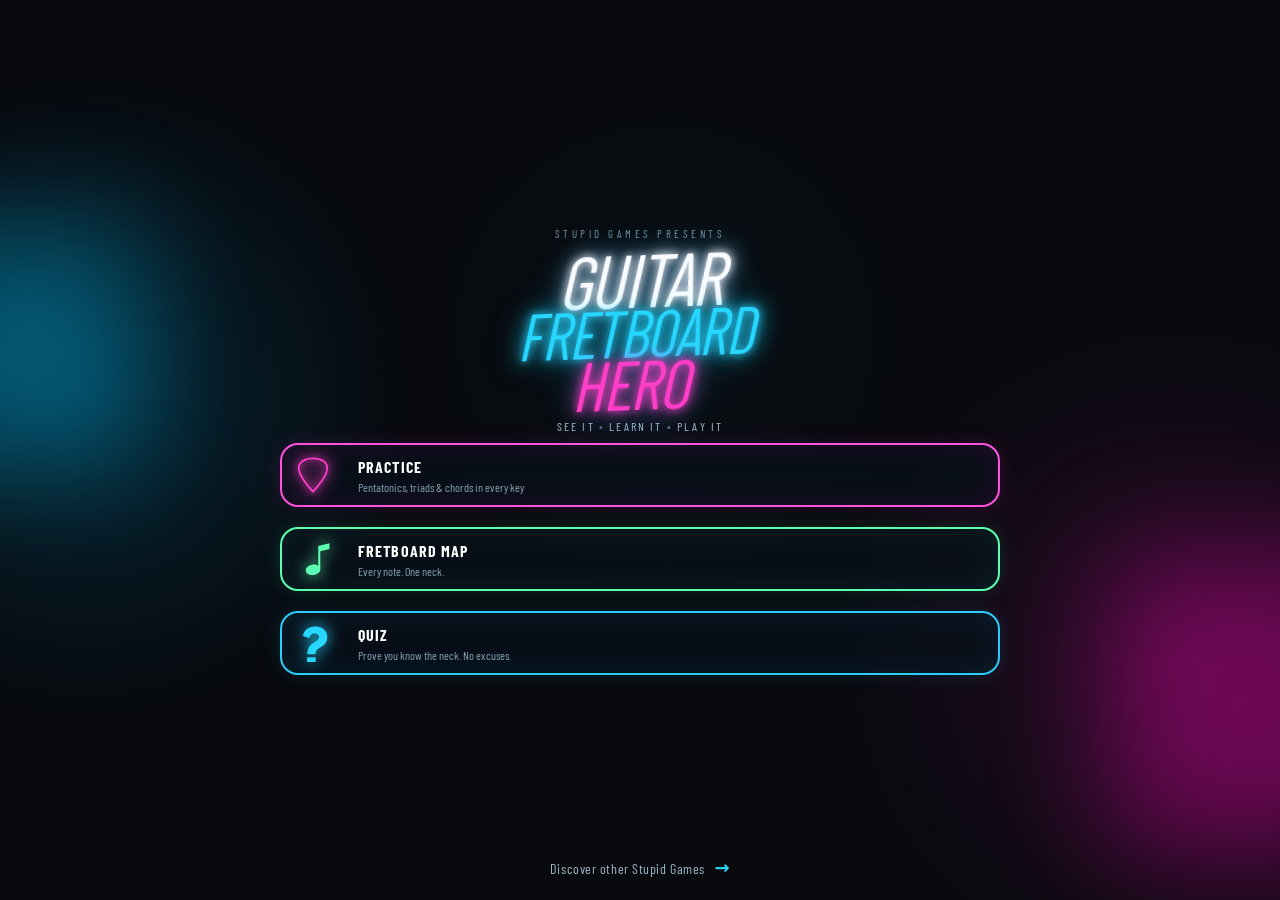
==== guitar-fretboard-hero/index.html @ 4b9aec3b "v10.4.5 responsive cleanup" ====
<!doctype html>
<html lang="en">
<head>
  <meta charset="utf-8">
  <meta name="viewport" content="width=device-width,initial-scale=1,viewport-fit=cover,user-scalable=no">
  <meta name="theme-color" content="#05070b">
  <meta name="application-name" content="Fretboard Hero">
  <meta name="mobile-web-app-capable" content="yes">
  <meta name="apple-mobile-web-app-capable" content="yes">
  <meta name="apple-mobile-web-app-title" content="Fretboard Hero">
  <meta name="apple-mobile-web-app-status-bar-style" content="black">
  <title>Fretboard Hero — Interactive Fretboard Trainer</title>
  <meta name="description" content="Interactive fretboard trainer for notes, patterns, harmony and fast fretboard quizzes. Free, mobile-first and no account required.">
  <meta name="robots" content="index,follow,max-image-preview:large,max-snippet:-1,max-video-preview:-1">
  <meta name="keywords" content="fretboard trainer, fretboard notes, music theory, fretboard quiz">
  <meta name="author" content="Jean-François Seignemorte">
  <meta name="creator" content="Jean-François Seignemorte">
  <link rel="canonical" href="./">
  <meta property="og:title" content="Fretboard Hero — Master the Neck">
  <meta property="og:description" content="See it. Learn it. Play it. Explore the fretboard, then prove it in the quiz.">
  <meta property="og:type" content="website">
  <meta property="og:site_name" content="Stupid Games">
  <meta property="og:locale" content="en_US">
  <meta property="og:url" content="./">
  <meta property="og:image" content="./og.jpg">
  <meta property="og:image:type" content="image/jpeg">
  <meta property="og:image:width" content="1200">
  <meta property="og:image:height" content="630">
  <meta property="og:image:alt" content="Fretboard Hero — neon fretboard trainer with Practice, Quiz and Fretboard Map">
  <meta name="twitter:card" content="summary_large_image">
  <meta name="twitter:title" content="Fretboard Hero — Master the Neck">
  <meta name="twitter:description" content="Interactive fretboard training, note map and quiz. Free. No account. Just play.">
  <meta name="twitter:image" content="./og.jpg">
  <link rel="icon" href="./favicon.ico" sizes="16x16 32x32 48x48">
  <link rel="shortcut icon" href="./favicon.ico">
  <link rel="icon" type="image/svg+xml" href="./favicon.svg">
  <link rel="icon" type="image/png" sizes="16x16" href="./favicon-16.png">
  <link rel="icon" type="image/png" sizes="32x32" href="./favicon-32.png">
  <link rel="icon" type="image/png" sizes="48x48" href="./favicon-48.png">
  <link rel="icon" type="image/png" sizes="192x192" href="./icon-192.png">
  <link rel="icon" type="image/png" sizes="512x512" href="./icon-512.png">
  <link rel="apple-touch-icon" sizes="180x180" href="./apple-touch-icon.png">
  <link rel="preconnect" href="https://fonts.googleapis.com">
  <link rel="preconnect" href="https://fonts.gstatic.com" crossorigin>
  <link href="https://fonts.googleapis.com/css2?family=Barlow+Condensed:wght@500;600;700;800;900&family=Permanent+Marker&display=swap" rel="stylesheet">
  <link rel="stylesheet" href="./styles.css?v=10.4.3">
  <script id="productStructuredData" type="application/ld+json">{"@context":"https://schema.org","@type":["VideoGame","WebApplication"],"name":"Fretboard Hero","description":"Interactive fretboard trainer."}</script>
</head>
<body>
  <div class="ambient ambient-a"></div><div class="ambient ambient-b"></div>
  <main id="app" class="app-shell">
    <section id="home" class="screen active home-screen" aria-label="Fretboard Hero home">
      <div class="home-topline">STUPID GAMES PRESENTS</div>
      <div class="hero-logo" aria-label="Fretboard Hero">
        <span class="hero-guitar">FRETBOARD</span>
        <span class="hero-fret">HERO</span>
      </div>
      <p class="tagline">SEE IT <span>•</span> LEARN IT <span>•</span> PLAY IT</p>
      <div class="home-actions">
        <button class="hero-btn primary" data-go="practice">
          <span class="hero-icon practice-pick" aria-hidden="true"><svg viewBox="0 0 64 64"><path class="icon-shell" d="M32 4C18.2 4 8 10.4 8 20.2c0 9.7 8.6 23 24 39.8 15.4-16.8 24-30.1 24-39.8C56 10.4 45.8 4 32 4Z"/></svg></span>
          <strong>PRACTICE</strong><small>Pentatonics, triads & chords in every key</small>
        </button>
        <button class="hero-btn map-btn" data-go="fretmap">
          <span class="hero-icon map-note" aria-hidden="true"><svg viewBox="0 0 64 64"><path class="note-beam" d="M40 8v34.5c-2.4-1.6-5.6-2.4-9-1.8-6.2 1-10.7 5.2-10 9.5.7 4.3 6.2 7 12.4 6 5.5-.9 9.6-4.4 9.7-8.2V20l14-3.4V8L40 12.1V8Z"/></svg></span>
          <strong>FRETBOARD MAP</strong><small>Every note. One neck.</small>
        </button>
        <button class="hero-btn secondary" data-go="quiz">
          <span class="hero-icon quiz-mark" aria-hidden="true"><svg viewBox="0 0 64 64"><path class="icon-q" d="M15 20C16.8 9.9 24.7 4 35.7 4 48 4 56 11.2 56 21.7c0 9.6-5.7 14-12.3 17.9-5.3 3.2-7.5 5.7-7.5 11.4H22.4c0-10.8 4.5-16 11.8-20.4 5.1-3.1 8.1-5.1 8.1-8.8 0-3.4-3.1-5.8-7.5-5.8-5.2 0-8.2 2.9-9 7.6L15 20Zm7 36h14.5v8H22v-8Z"/></svg></span>
          <strong>QUIZ</strong><small>Prove you know the neck. No excuses.</small>
        </button>
      </div>
      <a class="ecosystem-link" href="https://stupid-games.seignemorte.com/">Discover other Stupid Games <strong>→</strong></a>
    </section>

    <section id="practice" class="screen practice-screen" aria-label="Practice">
      <header class="topbar">
        <button class="icon-btn desktop-back" data-go="home" aria-label="Back home">←</button>
        <button id="practiceMenuBtn" class="icon-btn mobile-menu-btn" aria-label="Open practice menu" aria-expanded="false"><span></span><span></span><span></span></button>
        <div class="section-heading" aria-live="polite"><strong id="practiceTitle">A MINOR PENTATONIC</strong><span id="practiceFormula">A • C • D • E • G</span></div>
</header>
      <div id="practiceDrawer" class="responsive-drawer" aria-hidden="true">
        <div class="drawer-head"><strong>PRACTICE SETUP</strong><button id="practiceMenuClose" class="icon-btn" aria-label="Close menu">×</button></div>
      <section class="control-panel">
        <div class="control-group" data-control-group="root"><label>NOTE</label><div class="control-options" id="rootControls"></div><div class="control-select" data-select-for="rootControls"></div></div>
        <div class="control-group" data-control-group="quality"><label>KEY</label><div class="control-options" id="qualityControls"><button data-quality="major">MAJOR</button><button data-quality="minor" class="active">MINOR</button></div><div class="control-select" data-select-for="qualityControls"></div></div>
        <div class="control-group" data-control-group="mode"><label>MODE</label><div class="control-options" id="modeControls"><button data-mode="penta" class="active">PENTATONIC</button><button data-mode="triad">TRIADS</button><button data-mode="chord">CHORDS</button></div><div class="control-select" data-select-for="modeControls"></div></div>
      <div id="practicePositionControls" class="control-group" data-control-group="context"><label id="practicePositionLabel">POSITIONS</label><div id="practicePositionButtons" class="control-options"></div><div class="control-select" data-select-for="practicePositionButtons"></div></div>
      <div id="fretCountControls" class="control-group" data-control-group="fretboard"><label>FRETBOARD</label><div class="control-options"><button data-frets="12">12 FT</button><button data-frets="15">15 FT</button><button data-frets="17">17 FT</button><button data-frets="21">21 FT</button></div><div class="control-select" data-select-for="fretCountControls"></div></div>
      </section>
      </div>
      <div id="practiceDrawerBackdrop" class="drawer-backdrop"></div>

      <div class="practice-learning-area">
      <div class="fretboard-wrap fretboard-stage practice-board"><svg id="practiceFretboard" role="img" aria-label="Interactive fretboard"></svg></div>
      <div class="practice-legend-row">
        <div id="practiceHint" class="practice-hint">All 5 connected positions are visible. Select one to isolate it.</div>
        <div class="legend-inline practice-legend" aria-label="Filter notes by degree">
          <button class="legend-filter" type="button" data-degree-filter="root" aria-pressed="false"><span class="legend root">R</span><small>Root</small></button>
          <button class="legend-filter" type="button" data-degree-filter="third" aria-pressed="false"><span class="legend third">3</span><small>3rd</small></button>
          <button id="legendFourth" class="legend-pair legend-filter" type="button" data-degree-filter="fourth" aria-pressed="false"><span class="legend fourth">4</span><small>4th</small></button>
          <button class="legend-filter" type="button" data-degree-filter="fifth" aria-pressed="false"><span class="legend fifth">5</span><small>5th</small></button>
          <button id="legendSeventh" class="legend-pair legend-filter" type="button" data-degree-filter="seventh" aria-pressed="false"><span class="legend seventh">7</span><small>7th</small></button>
        </div>
      </div>
      </div>
    </section>


    <section id="fretmap" class="screen fretmap-screen" aria-label="Fretboard Map">
      <header class="topbar">
        <button class="icon-btn" data-go="home" aria-label="Back home">←</button>
        <button id="mapMenuBtn" class="icon-btn mobile-menu-btn" aria-label="Open map menu" aria-expanded="false"><span></span><span></span><span></span></button>
        <div class="section-heading"><strong>FRETBOARD MAP</strong><span>EVERY NOTE • ONE NECK</span></div>
</header>
      <div id="mapDrawer" class="responsive-drawer" aria-hidden="true">
        <div class="drawer-head"><strong>FRETBOARD MAP</strong><button id="mapMenuClose" class="icon-btn" aria-label="Close menu">×</button></div>
        <div class="control-panel">
          <div class="control-group" data-control-group="note" aria-label="Filter fretboard by note"><label>NOTE</label><div id="mapNoteControls" class="control-options"><button type="button" data-map-note="all" class="active">ALL</button></div><div class="control-select" data-select-for="mapNoteControls"></div></div>
          <div class="control-group" data-control-group="fretboard"><label>FRETBOARD</label><div id="mapFretControls" class="control-options"><button data-map-frets="12">12 FT</button><button data-map-frets="15">15 FT</button><button data-map-frets="17">17 FT</button><button data-map-frets="21">21 FT</button></div><div class="control-select" data-select-for="mapFretControls"></div></div>
        </div>
      </div>
      <div id="mapDrawerBackdrop" class="drawer-backdrop"></div>
      <div class="fretboard-wrap fretboard-stage map-board"><svg id="mapFretboard" role="img" aria-label="All notes on the fretboard"></svg></div>
      
    </section>

    <section id="quiz" class="screen quiz-screen" aria-label="Quiz">
      <header class="topbar">
        <button class="icon-btn" data-go="home" aria-label="Back home">←</button>
        <div class="section-heading"><strong>FRETBOARD QUIZ</strong><span>KNOW THE NECK • OWN THE NECK</span></div>
</header>
      <div class="quiz-hud" aria-label="Quiz status">
        <div class="hud-stat hud-score"><span>SCORE</span><strong id="scoreCount">0</strong><em id="scoreGain" aria-live="polite"></em></div>
        <div class="hud-stat hud-combo"><span>STREAK</span><strong id="comboWrap">×<b id="comboCount">1</b></strong></div>
        <div class="hud-stat hud-rank"><span>RANK</span><strong id="liveRank">—</strong><div class="rank-meter" aria-hidden="true"><i id="rankProgress"></i></div></div>
        <div class="hud-stat hud-time"><span>TIME LEFT</span><strong><b id="quizTime">60.0</b>s</strong></div>
      </div>
      <div class="quiz-head">
        <h2 id="quizChord">A MINOR</h2>
        <p id="quizPrompt">Find the <strong>NOTE</strong></p>
        <div id="quizFeedback" class="quiz-feedback">Touch any correct occurrence on the fretboard.</div>
      </div>
      <div class="fretboard-wrap fretboard-stage quiz-board"><svg id="quizFretboard" role="img" aria-label="Quiz fretboard"></svg></div>
    </section>
  </main>

  <div id="resultModal" class="modal-backdrop" aria-hidden="true">
    <div id="quizIntroView" class="result-modal quiz-intro-modal" hidden>
      <div class="result-kicker">FRETBOARD QUIZ</div>
      <h2>60 SECOND CHALLENGE</h2>
      <p class="quiz-intro-lead">Find the requested <strong>ROOT, 3RD or 5TH</strong> anywhere on the visible fretboard.</p>
      <div class="quiz-intro-rules" aria-label="Quiz rules">
        <div><b>✓</b><span>Correct answers build your multiplier up to <strong>×5</strong>.</span></div>
        <div><b>×</b><span>A wrong answer resets your multiplier to <strong>×1</strong>.</span></div>
        <div><b>⚡</b><span>Score as many points as possible in <strong>60 seconds</strong>.</span></div>
      </div>
      <button id="startQuizButton" class="modal-primary quiz-start-button">START QUIZ</button>
      <button id="introRankLadder" class="modal-secondary rank-ladder-open">VIEW RANK LADDER</button>
    </div>
    <div id="quizResultView" class="result-modal">
      <div class="result-kicker">60 SECOND RUN COMPLETE</div>
      <h2 id="resultRank">VIRTUOSO</h2>
      <div class="result-score"><strong id="resultScore">0</strong><span>points</span></div>
      <p id="resultCopy">Perfect run. You know your neck.</p>
      <button id="viewRankLadder" class="modal-secondary rank-ladder-open">VIEW RANK LADDER</button>
      <button id="shareScore" class="modal-primary modal-action"><svg viewBox="0 0 24 24" aria-hidden="true"><path d="M18 8a3 3 0 1 0-2.83-4A3 3 0 0 0 15 5c0 .22.02.43.07.63L8.91 9.1A3 3 0 0 0 7 8.42a3 3 0 1 0 1.91 5.48l6.16 3.47A3 3 0 0 0 15 18a3 3 0 1 0 .83-2.07L9.67 12.5c.04-.16.06-.33.06-.5s-.02-.34-.06-.5l6.16-3.43c.55.58 1.32.93 2.17.93Z"/></svg><span>SHARE MY SCORE</span></button>
      <button id="replayQuiz" class="modal-secondary modal-action"><svg viewBox="0 0 24 24" aria-hidden="true"><path d="M20 11a8 8 0 1 1-2.34-5.66L20 7.68V3h2v8h-8V9h4.54l-2.3-2.25A6 6 0 1 0 18 11h2Z"/></svg><span>PLAY AGAIN</span></button>
      <a class="coffee-action modal-action" href="https://ko-fi.com/jeffseignemorte" target="_blank" rel="noopener"><svg viewBox="0 0 24 24" aria-hidden="true"><path d="M4 5h13v3h1.5a3.5 3.5 0 0 1 0 7H17v1a4 4 0 0 1-4 4H8a4 4 0 0 1-4-4V5Zm13 5v3h1.5a1.5 1.5 0 0 0 0-3H17ZM6 7v9a2 2 0 0 0 2 2h5a2 2 0 0 0 2-2V7H6Z"/></svg><span>BUY ME A COFFEE</span></a>
      <a class="other-games-link" href="https://stupid-games.seignemorte.com/">OTHER STUPID GAMES <span aria-hidden="true">→</span></a>
    </div>
    <div id="rankLadderView" class="result-modal rank-ladder-modal" hidden>
      <div id="rankLadderKicker" class="result-kicker">YOUR PLACE ON THE NECK</div>
      <h2>RANK LADDER</h2>
      <div id="rankLadderSummary" class="rank-ladder-summary"></div>
      <div id="rankLadderList" class="rank-ladder-list" role="list" aria-label="All quiz ranks"></div>
      <button id="backToScore" class="modal-secondary rank-ladder-back">← BACK TO MY SCORE</button>
    </div>
  </div>

  <script src="./bootstrap.js?v=10.4.4" defer></script>
  <script>if('serviceWorker' in navigator){window.addEventListener('load',()=>navigator.serviceWorker.register('./sw.js').catch(()=>{}));}</script>

</body>
</html>
---- guitar-fretboard-hero/styles.css ----
/* Guitar Fretboard Hero — V6.8 (baseline V6.5)
   Unified production stylesheet.
   Responsive policy: mobile drawer, tablet selects/adaptive controls, desktop visible controls.
   The fretboard renderer remains the visual priority; the learning legend is intentionally independent.
*/

:root{
  --panel: #0b1119cc;
  --cyan: #27d7ff;
  --pink: #ff3ec9;
  --yellow: #ffd53c;
  --text: #edf8ff;
}

*{
  box-sizing: border-box;
}

html,body{
  margin: 0;
  background: #030509;
  color: var(--text);
  font-family: Inter,ui-sans-serif,system-ui,-apple-system,BlinkMacSystemFont,"Segoe UI",sans-serif;
  min-height: 100%;
  overflow-x: hidden;
}

body{
  min-height: 100dvh;
  background: radial-gradient(circle at 15% 10%,#111c35 0,transparent 34%),radial-gradient(circle at 85% 70%,#2b0a2d 0,transparent 28%),#030509;
}

.ambient{
  position: fixed;
  inset: auto;
  pointer-events: none;
  filter: blur(60px);
  opacity: .35;
}

.ambient-a{
  width: 240px;
  height: 240px;
  background: #00c8ff;
  left: -100px;
  top: 25%;
}

.ambient-b{
  width: 300px;
  height: 300px;
  background: #ff00ba;
  right: -130px;
  bottom: 5%;
}

.app-shell{
  min-height: 100dvh;
  position: relative;
  z-index: 1;
}

.screen{
  display: none;
  min-height: 100dvh;
}

.screen.active{
  display: flex;
}

.home-screen{
  padding: max(30px,env(safe-area-inset-top)) 20px max(24px,env(safe-area-inset-bottom));
  align-items: center;
  justify-content: center;
  flex-direction: column;
  text-align: center;
}

.home-topline{
  font-size: 11px;
  letter-spacing: .32em;
  color: #7294aa;
  margin-bottom: 22px;
}

.hero-logo{
  display: flex;
  flex-direction: column;
  line-height: .78;
  transform: skew(-7deg) rotate(-2deg);
  filter: drop-shadow(0 0 18px #15c7ff55);
}

.hero-logo span{
  display: block;
  font-weight: 1000;
  font-style: italic;
  letter-spacing: -.07em;
  text-shadow: 0 0 12px currentColor;
}

.hero-guitar{
  font-size: clamp(54px,13vw,110px);
  color: #f8fbff;
}

.hero-fret{
  font-size: clamp(46px,11vw,94px);
  color: var(--cyan);
}

.hero-hero{
  font-size: clamp(50px,12vw,100px);
  color: var(--pink);
}

.tagline{
  margin: 26px 0 22px;
  letter-spacing: .18em;
  color: #a8c0d3;
  font-size: 12px;
}

.tagline span{
  color: #51758f;
}































.home-actions{
  display: grid;
  grid-template-columns: 1fr 1fr;
  gap: 14px;
  width: min(720px,100%);
}

.hero-btn{
  min-height: 88px;
  border-radius: 18px;
  border: 1px solid #2a4055;
  background: #09111bcc;
  color: #fff;
  padding: 16px;
  display: grid;
  grid-template-columns: 44px 1fr;
  grid-template-rows: auto auto;
  text-align: left;
  align-items: center;
  cursor: pointer;
  box-shadow: inset 0 0 28px #0e213122;
  transition: .2s;
}

.hero-btn:hover{
  transform: translateY(-2px);
}

.hero-btn span{
  grid-row: 1/3;
  font-size: 28px;
}

.hero-btn strong{
  font-size: 18px;
  letter-spacing: .05em;
}

.hero-btn small{
  color: #85a2b6;
}

.hero-btn.primary{
  border-color: #ff52df;
  box-shadow: 0 0 20px #ff36cf22,inset 0 0 30px #ff00c018;
}

.hero-btn.primary span{
  color: var(--pink);
}

.hero-btn.secondary{
  border-color: #2cccf8;
  box-shadow: 0 0 20px #2cccf822,inset 0 0 30px #00bdf018;
}

.hero-btn.secondary span{
  color: var(--cyan);
}

.ecosystem-link{
  margin-top: 28px;
  color: #6f8ca0;
  text-decoration: none;
  font-size: 12px;
}

.topbar{
  display: flex;
  align-items: center;
  justify-content: space-between;
  padding: max(14px,env(safe-area-inset-top)) 16px 10px;
  gap: 10px;
}

.icon-btn{
  border: 1px solid #25384a;
  background: #09111b;
  color: #cce9f9;
  border-radius: 12px;
  height: 42px;
  padding: 0 14px;
  font-weight: 800;
}

.icon-btn{
  width: 42px;
}





.practice-screen,.quiz-screen{
  flex-direction: column;
}

.control-panel{
  padding: 4px 16px 10px;
  display: grid;
  grid-template-columns: 1.4fr 2fr 1fr;
  gap: 10px;
}

.control-group{
  background: var(--panel);
  border: 1px solid #1f3142;
  border-radius: 16px;
  padding: 11px;
}

.control-group label{
  font-size: 10px;
  color: #7f9aad;
  letter-spacing: .12em;
  display: block;
  margin-bottom: 8px;
}

.control-options{
  display: flex;
  gap: 7px;
  flex-wrap: wrap;
}

.control-options button{
  background: #09121d;
  border: 1px solid #2a4054;
  color: #d4e7f2;
  border-radius: 10px;
  padding: 9px 12px;
  font-weight: 800;
  min-width: 48px;
  cursor: pointer;
}

.control-options button.active{
  border-color: #ff57d7;
  color: #fff;
  background: #2b0b2c;
  box-shadow: 0 0 14px #ff38c844;
}







.legend-inline{
  display: flex;
  gap: 6px;
  align-items: center;
  flex-wrap: wrap;
  justify-content: flex-end;
}

.legend-inline small{
  color: #8ba0b3;
  margin-right: 7px;
}

.legend{
  width: 24px;
  height: 24px;
  border-radius: 50%;
  display: inline-flex;
  align-items: center;
  justify-content: center;
  font-weight: 900;
}

.legend.root{
  background: var(--cyan);
  color: #032530;
  box-shadow: 0 0 14px #27d7ff;
}

.legend.third{
  background: var(--pink);
  color: #38042c;
  box-shadow: 0 0 14px #ff3ec9;
}

.legend.fifth{
  background: var(--yellow);
  color: #362800;
  box-shadow: 0 0 14px #ffd53c;
}

.legend.other{
  background: #91a3b1;
  color: #14212a;
}

















.fretboard-wrap{
  margin: 0 16px;
  border: 1px solid #263b4f;
  border-radius: 18px;
  background: linear-gradient(180deg,#130d0b,#07090c);
  overflow: hidden;
  position: relative;
  box-shadow: inset 0 0 30px #000,0 0 24px #00c8ff0c;
}

.practice-board{
  flex: 1;
  min-height: 330px;
}

.quiz-board{
  flex: 1;
  min-height: 430px;
}

.fretboard-wrap svg{
  width: 100%;
  height: 100%;
  display: block;
  touch-action: none;
  user-select: none;
}

.practice-hint{
  padding: 9px 16px max(14px,env(safe-area-inset-bottom));
  text-align: center;
  color: #718b9e;
  font-size: 12px;
}

.quiz-head{
  text-align: center;
  padding: 4px 16px 12px;
}



.quiz-head h2{
  font-size: clamp(30px,8vw,56px);
  margin: 8px 0 2px;
  font-style: italic;
  text-shadow: 0 0 18px #ff3ec955;
}

.quiz-head p{
  margin: 0;
  color: #bcd4e2;
}

.quiz-head p strong{
  color: var(--cyan);
}

.quiz-feedback{
  margin-top: 8px;
  color: #7894a7;
  font-size: 12px;
  min-height: 18px;
}





.modal-backdrop{
  position: fixed;
  inset: 0;
  background: #020407df;
  display: none;
  align-items: center;
  justify-content: center;
  padding: 20px;
  z-index: 20;
}

.modal-backdrop.show{
  display: flex;
}

.result-modal{
  width: min(430px,100%);
  background: #090f17;
  border: 1px solid #31495e;
  border-radius: 24px;
  padding: 26px;
  text-align: center;
  box-shadow: 0 0 60px #ff35cb22,0 0 80px #00c8ff18;
}

.result-kicker{
  font-size: 10px;
  letter-spacing: .2em;
  color: #7493a7;
}

.result-modal h2{
  font-size: 42px;
  color: var(--pink);
  margin: 10px 0;
  text-shadow: 0 0 22px currentColor;
}

.result-score strong{
  font-size: 64px;
  color: var(--cyan);
}

.result-score span{
  display: block;
  color: #7f9aad;
}

.result-modal p{
  color: #a5bbca;
}

.result-modal button{
  width: 100%;
  padding: 14px;
  border-radius: 12px;
  font-weight: 900;
  margin-top: 8px;
  cursor: pointer;
}

.modal-primary{
  background: linear-gradient(90deg,#ff32c7,#7f43ff);
  border: 0;
  color: #fff;
}

.modal-secondary{
  background: #0a1520;
  border: 1px solid #2d455a;
  color: #fff;
}

.result-modal a{
  display: block;
  color: #7f9aad;
  text-decoration: none;
  font-size: 12px;
  margin-top: 12px;
}

@media (max-width:800px) {
  .home-actions{
    grid-template-columns: 1fr;
  }



  .control-panel{
    grid-template-columns: 1fr;
  }

  .control-group{
    padding: 8px;
  }



  .legend-inline{
    justify-content: flex-start;
  }

  .practice-board{
    min-height: 56dvh;
  }

  .quiz-board{
    min-height: 55dvh;
  }

  .hero-logo{
    margin-top: 6vh;
  }





  .control-options{
    flex-wrap: nowrap;
    overflow-x: auto;
    padding-bottom: 2px;
  }

  .control-options button{
    flex: 0 0 auto;
  }
}

@media (min-width:801px) {
  .practice-screen .fretboard-wrap,.quiz-screen .fretboard-wrap{
    max-height: 60vh;
  }

  .quiz-screen .fretboard-wrap{
    min-height: 420px;
  }
}

body{
  font-family: "Barlow Condensed",Inter,ui-sans-serif,system-ui,-apple-system,BlinkMacSystemFont,"Segoe UI",sans-serif;
}

button{
  font-family: inherit;
}

.hero-logo span,.quiz-head h2,.result-modal h2{
  font-family: "Metal Mania","Barlow Condensed",sans-serif;
  font-weight: 400;
  letter-spacing: .035em;
}

.hero-logo span{
  letter-spacing: -.025em;
}

.hero-guitar{
  font-size: clamp(58px,13vw,116px);
}

.hero-fret{
  font-size: clamp(48px,11vw,98px);
}

.hero-hero{
  font-size: clamp(54px,12vw,106px);
}

.hero-btn,.icon-btn,.control-group,.control-options button,.fretboard-wrap,.result-modal,.modal-secondary{
  border-width: 2px;
}

.hero-btn{
  border-style: solid;
  min-height: 94px;
}

.control-options button{
  border-width: 2px;
}



.icon-btn{
  border-width: 2px;
  display: inline-flex;
  align-items: center;
  justify-content: center;
  line-height: 1;
  padding: 0;
  flex: 0 0 auto;
}

.icon-btn{
  width: 44px;
  height: 44px;
  font-size: 22px;
}





.home-screen{
  position: relative;
  padding-bottom: max(76px,calc(env(safe-area-inset-bottom) + 64px));
}

.hero-icon{
  width: 48px;
  height: 48px;
  display: inline-flex !important;
  align-items: center;
  justify-content: center;
  grid-row: 1/3 !important;
}

.hero-icon svg{
  width: 38px;
  height: 38px;
  fill: currentColor;
  filter: drop-shadow(0 0 8px currentColor);
}

.hero-btn strong{
  font-size: 20px;
  letter-spacing: .07em;
}

.hero-btn small{
  font-size: 14px;
  line-height: 1.1;
}

.ecosystem-link{
  position: absolute;
  left: 50%;
  bottom: max(20px,env(safe-area-inset-bottom));
  transform: translateX(-50%);
  margin: 0;
  color: #b7cfdf;
  text-decoration: none;
  font-size: 15px;
  letter-spacing: .04em;
  padding: 10px 16px;
  border: 2px solid #29445b;
  border-radius: 999px;
  background: #071019cc;
  box-shadow: 0 0 18px #27d7ff16;
  white-space: nowrap;
  transition: .2s;
}

.ecosystem-link:hover{
  color: #fff;
  border-color: var(--cyan);
  box-shadow: 0 0 20px #27d7ff44;
}

.ecosystem-link strong{
  color: var(--cyan);
  font-size: 18px;
  margin-left: 5px;
}



.drawer-head,.mobile-menu-btn,.drawer-backdrop{
  display: none;
}

.responsive-drawer{
  display: contents;
}

.legend.seventh{
  background: #62ef75;
  color: #06280c;
  box-shadow: 0 0 14px #62ef75;
}



@media (max-width:800px) {
  .practice-screen{
    height: 100dvh;
    min-height: 100dvh;
    overflow: hidden;
  }

  .practice-screen .topbar{
    flex: 0 0 auto;
    padding-bottom: 7px;
  }

  .desktop-back{
    display: none;
  }

  .mobile-menu-btn{
    display: inline-flex;
    flex-direction: column;
    gap: 4px;
    padding: 0 !important;
  }

  .mobile-menu-btn span{
    display: block;
    width: 20px;
    height: 2px;
    border-radius: 4px;
    background: #d9eef9;
    box-shadow: 0 0 7px #27d7ff55;
  }

  .responsive-drawer{
    display: block;
    position: fixed;
    left: 0;
    top: 0;
    bottom: 0;
    width: min(88vw,380px);
    z-index: 40;
    background: linear-gradient(180deg,#09111d 0%,#04070b 100%);
    border-right: 2px solid #2d4b63;
    box-shadow: 22px 0 55px #000c;
    transform: translateX(-104%);
    transition: transform .22s ease;
    padding: max(12px,env(safe-area-inset-top)) 12px max(16px,env(safe-area-inset-bottom));
    overflow-y: auto;
  }

  .responsive-drawer.open{
    transform: translateX(0);
  }

  .drawer-head{
    display: flex;
    align-items: center;
    justify-content: space-between;
    margin-bottom: 12px;
    padding: 0 2px;
  }

  .drawer-head strong{
    font-family: "Permanent Marker","Barlow Condensed",sans-serif;
    font-size: 22px;
    font-weight: 400;
    letter-spacing: .04em;
    color: #fff;
    text-shadow: 0 0 10px #ff3ec977;
  }

  .drawer-backdrop{
    display: block;
    position: fixed;
    inset: 0;
    z-index: 35;
    background: #020407b8;
    opacity: 0;
    pointer-events: none;
    transition: opacity .22s;
  }

  .drawer-backdrop.show{
    opacity: 1;
    pointer-events: auto;
  }

  .control-panel{
    display: block;
    padding: 0;
  }

  .control-group{
    margin-bottom: 10px;
    padding: 11px;
    border-width: 2px;
  }





  .control-options{
    display: grid;
    grid-template-columns: repeat(4,1fr);
    overflow: visible;
    gap: 7px;
  }

  .control-options button{
    min-width: 0;
    padding: 9px 5px;
  }

  .control-options{
    display: grid;
    grid-template-columns: repeat(3,1fr);
  }

  #qualityControls{
    grid-template-columns: 1fr 1fr;
  }







  .legend-inline{
    width: 100%;
    flex-wrap: nowrap;
    overflow-x: auto;
    justify-content: flex-start;
    padding: 2px 0;
    gap: 5px;
    scrollbar-width: none;
  }

  .legend-inline::-webkit-scrollbar{
    display: none;
  }

  .legend-inline small{
    margin-right: 4px;
    white-space: nowrap;
    font-size: 10px;
  }

  .legend{
    width: 21px;
    height: 21px;
    flex: 0 0 21px;
    font-size: 10px;
  }





  .practice-board{
    flex: 1 1 auto;
    min-height: 0;
    margin: 0 10px 6px;
  }

  .practice-hint{
    display: none;
  }





  .home-screen{
    justify-content: flex-start;
    padding-top: max(28px,env(safe-area-inset-top));
    overflow-y: auto;
  }

  .hero-logo{
    margin-top: 2vh;
  }

  .ecosystem-link{
    font-size: 14px;
  }
}

.hero-logo span,.quiz-head h2,.result-modal h2{
  font-family: "Permanent Marker","Barlow Condensed",sans-serif;
  font-weight: 400;
}

.hero-logo{
  transform: skew(-8deg) rotate(-2deg);
  filter: drop-shadow(0 0 16px #15c7ff55);
}

.hero-logo span{
  text-shadow: 0 0 8px currentColor,0 0 20px currentColor;
}

.hero-guitar{
  color: #f8fbff !important;
  text-shadow: 0 0 8px #fff,0 0 18px #c9d7ff !important;
}

.hero-fret{
  color: var(--cyan) !important;
}

.hero-hero{
  color: var(--pink) !important;
}

.home-screen{
  justify-content: center;
}



.hero-btn:hover{
  transform: none;
}

.hero-btn{
  transition: border-color .18s,box-shadow .18s,background .18s;
}

.hero-btn:active{
  transform: none;
}

.practice-pick svg>path{
  fill: currentColor;
}



@media (hover:hover) {
  .hero-btn.primary:hover{
    border-color: #ff8be7;
    box-shadow: 0 0 28px #ff36cf3a,inset 0 0 34px #ff00c020;
  }

  .hero-btn.secondary:hover{
    border-color: #6fe0ff;
    box-shadow: 0 0 28px #2cccf83a,inset 0 0 34px #00bdf020;
  }
}

@media (max-width:800px) {
  .home-screen{
    justify-content: center;
    overflow-y: auto;
  }

  .hero-logo{
    margin-top: 0;
  }
}

.hero-icon svg{
  overflow: visible;
}

.hero-icon .icon-shell{
  fill: none;
  stroke: currentColor;
  stroke-width: 3;
  stroke-linejoin: round;
  filter: drop-shadow(0 0 6px currentColor);
}





.hero-icon circle{
  fill: currentColor;
}

.hero-icon .icon-q{
  fill: currentColor;
}















.control-panel{
  grid-template-columns: 2fr .9fr 1.35fr;
}

.control-group{
  display: flex;
  align-items: end;
  gap: 7px;
  padding: 0 16px 8px;
  flex-wrap: wrap;
}

.control-group label{
  font-size: 10px;
  color: #7f9aad;
  letter-spacing: .12em;
  display: block;
  margin: 0 5px 10px 0;
}

.control-group button{
  background: #09121d;
  border: 2px solid #2a4054;
  color: #d4e7f2;
  border-radius: 10px;
  padding: 9px 12px;
  font-weight: 800;
  min-width: 58px;
  cursor: pointer;
}

.control-group button.active{
  border-color: #27d7ff;
  color: #fff;
  background: #082433;
  box-shadow: 0 0 14px #27d7ff44;
}

.practice-legend{
  padding: 9px 18px 2px;
  justify-content: flex-end;
  flex: 0 0 auto;
}

.practice-legend small{
  white-space: nowrap;
}

@media (max-width:800px) {










  .control-group{
    position: static;
    background: none;
    padding: 10px 0 0;
    display: flex;
    gap: 7px;
  }

  .control-group label{
    width: 100%;
    margin: 0 0 2px;
  }

  .control-group button{
    flex: 1;
    min-width: 0;
    padding: 9px 5px;
  }

  .practice-legend{
    width: auto;
    max-width: 100%;
    margin: 0 10px;
    padding: 5px 4px 1px;
    justify-content: flex-end;
    overflow-x: auto;
    flex-wrap: nowrap;
    scrollbar-width: none;
  }

  .practice-legend::-webkit-scrollbar{
    display: none;
  }
}

.home-actions{
  grid-template-columns: repeat(3,1fr);
  width: min(1040px,100%);
}

.hero-btn.map-btn{
  border-color: #5cffb2;
  box-shadow: 0 0 20px #31f6a622,inset 0 0 30px #18e79816;
}

.hero-btn.map-btn .hero-icon{
  color: #5cffb2;
}

.map-note svg{
  width: 42px;
  height: 42px;
  overflow: visible;
  filter: drop-shadow(0 0 8px currentColor);
}

.map-note .note-beam{
  fill: currentColor;
}



.fretmap-screen{
  flex-direction: column;
  height: 100dvh;
  overflow: hidden;
}











.control-group{
  display: flex;
  align-items: center;
  justify-content: flex-end;
  gap: 7px;
  padding: 2px 16px 9px;
}

.control-group label{
  font-size: 10px;
  color: #7f9aad;
  letter-spacing: .12em;
  margin-right: 5px;
}

.control-group button{
  background: #09121d;
  border: 2px solid #2a4054;
  color: #d4e7f2;
  border-radius: 10px;
  padding: 9px 12px;
  font-weight: 800;
  min-width: 58px;
  cursor: pointer;
}

.control-group button.active{
  border-color: #5cffb2;
  color: #fff;
  background: #09271d;
  box-shadow: 0 0 14px #36efa044;
}

.map-board{
  flex: 1;
  min-height: 0;
  margin-bottom: 0;
}



@media (max-width:800px) {
  .home-actions{
    grid-template-columns: 1fr;
  }

  .fretmap-screen .topbar{
    padding-bottom: 5px;
  }







  .control-group{
    justify-content: center;
    padding: 4px 10px 8px;
  }

  .control-group label{
    display: none;
  }

  .control-group button{
    flex: 1;
    max-width: 75px;
    padding: 8px 5px;
    min-width: 0;
  }

  .map-board{
    margin: 0 10px;
  }


}

.hero-btn{
  column-gap: 18px;
}

.hero-btn .hero-icon{
  margin-right: 2px;
}

.fretmap-screen .topbar{
  justify-content: flex-start;
}



.home-actions{
  grid-template-columns: 1fr !important;
  width: min(720px,100%);
  gap: 14px;
}

.ecosystem-link{
  border: 0 !important;
  background: transparent !important;
  box-shadow: none !important;
  border-radius: 0 !important;
  padding: 6px 2px !important;
  color: #9db7c8 !important;
  text-decoration: none;
  font-size: 14px;
  letter-spacing: .04em;
}

.ecosystem-link:hover{
  color: #fff !important;
  border: 0 !important;
  box-shadow: none !important;
}

.ecosystem-link strong{
  color: var(--cyan);
  font-size: 18px;
  margin-left: 6px;
}

.legend-pair{
  display: inline-flex;
  align-items: center;
  gap: 6px;
}

.legend-pair small{
  margin-right: 7px;
}

.legend-pair.legend-muted{
  opacity: .24;
  filter: saturate(.35);
}

.practice-legend .legend-filter{
  appearance: none;
  border: 0;
  background: transparent;
  color: inherit;
  padding: 3px 7px 3px 3px;
  border-radius: 999px;
  display: inline-flex;
  align-items: center;
  gap: 6px;
  cursor: pointer;
  font: inherit;
  transition: background .16s ease,box-shadow .16s ease,opacity .16s ease,transform .16s ease;
}

.practice-legend .legend-filter:hover{
  background: #ffffff0b;
}

.practice-legend .legend-filter.active{
  background: #101d2a;
  box-shadow: inset 0 0 0 2px #ffffff25,0 0 18px #26d8ff18;
}

.practice-legend .legend-filter.active .legend{
  transform: scale(1.08);
}

.practice-legend .legend-filter.legend-muted{
  pointer-events: none;
}

.control-panel{
  display: flex;
  flex-direction: column;
  gap: 2px;
}

.control-group{
  display: flex;
  align-items: center;
  justify-content: flex-end;
  gap: 8px;
  padding: 0 16px 9px;
}

.control-group>label{
  font-size: 10px;
  color: #7f9aad;
  letter-spacing: .12em;
  flex: 0 0 auto;
}

.control-options{
  display: flex;
  gap: 6px;
  flex-wrap: wrap;
  justify-content: flex-end;
}

.control-options button{
  background: #09121d;
  border: 2px solid #2a4054;
  color: #d4e7f2;
  border-radius: 999px;
  padding: 7px 10px;
  font-weight: 900;
  min-width: 42px;
  cursor: pointer;
  transition: .16s;
}

.control-options button.active{
  border-color: #5cffb2;
  color: #07130f;
  background: #5cffb2;
  box-shadow: 0 0 16px #36efa066;
}

.control-options button:not(.active):hover{
  border-color: #4d718e;
}

@media (max-width:800px) {
  .control-group{
    display: block;
    padding: 0 10px 8px;
  }

  .control-group>label{
    display: block;
    margin: 0 0 6px 2px;
  }

  .control-options{
    flex-wrap: nowrap;
    overflow-x: auto;
    justify-content: flex-start;
    padding-bottom: 2px;
    scrollbar-width: none;
  }

  .control-options::-webkit-scrollbar{
    display: none;
  }

  .control-options button{
    flex: 0 0 auto;
    min-width: 44px;
    padding: 8px 10px;
  }

  .practice-legend .legend-filter{
    flex: 0 0 auto;
  }
}

.sr-only{
  position: absolute !important;
  width: 1px !important;
  height: 1px !important;
  padding: 0 !important;
  margin: -1px !important;
  overflow: hidden !important;
  clip: rect(0,0,0,0) !important;
  white-space: nowrap !important;
  border: 0 !important;
}

.practice-screen .topbar,.quiz-screen .topbar,.fretmap-screen .topbar{
  display: flex;
  align-items: center;
  gap: 10px;
}










.topbar > .icon-btn:not(.mobile-menu-btn){
  border: 2px solid #2a4054;
  border-radius: 12px;
  background: #09121d;
  cursor: pointer;
  transform: none !important;
}

.topbar > .icon-btn:not(.mobile-menu-btn):hover{
  border-color: #5a7b96;
  background: #0c1825;
  box-shadow: 0 0 16px #27d7ff20;
  transform: none !important;
}

button:hover,button:active,a:hover,a:active{
  transform: none !important;
}

.mobile-menu-btn{
  display: none;
  align-items: center;
  justify-content: center;
  flex-direction: column;
  gap: 4px;
}

.mobile-menu-btn span{
  width: 18px;
  height: 2px;
  display: block;
  margin: 0 !important;
  border-radius: 99px;
  background: currentColor;
}

@media (max-width:760px) {
  .mobile-menu-btn{
    display: inline-flex;
  }
}

.legend.fourth{
  background: #ff8b3d;
  color: #351304;
  box-shadow: 0 0 14px #ff8b3d;
}

.legend-filter.filter-dimmed{
  opacity: .28 !important;
  filter: saturate(.45) brightness(.72) !important;
  box-shadow: none !important;
}

.practice-legend-row{
  display: flex;
  align-items: center;
  justify-content: flex-end;
  gap: 12px;
  padding: 7px 18px max(10px,env(safe-area-inset-bottom));
}

.practice-legend-row .practice-hint{
  padding: 0;
  margin: 0;
  flex: 0 1 auto;
  text-align: right;
  white-space: nowrap;
}

.practice-legend-row .practice-legend{
  padding: 0;
  margin: 0;
  flex: 0 0 auto;
}

.control-group{
  background: transparent !important;
  border: 0 !important;
  border-radius: 0 !important;
  box-shadow: none !important;
}

.control-panel,.control-group{
  background: transparent !important;
  border: 0 !important;
  box-shadow: none !important;
}

@media (min-width:768px) and (orientation:landscape) {
  html,body{
    height: 100%;
    overflow: hidden;
  }

  .home-screen{
    height: 100dvh !important;
    min-height: 100dvh !important;
    max-height: 100dvh !important;
    overflow: hidden !important;
    justify-content: center !important;
    padding-top: max(12px,env(safe-area-inset-top)) !important;
    padding-bottom: max(10px,env(safe-area-inset-bottom)) !important;
  }

  .home-topline{
    margin-bottom: 8px !important;
  }

  .hero-logo span{
    line-height: .76;
  }

  .hero-guitar{
    font-size: clamp(44px,8.5vh,78px) !important;
  }

  .hero-fret{
    font-size: clamp(38px,7.3vh,68px) !important;
  }

  .hero-hero{
    font-size: clamp(40px,7.8vh,72px) !important;
  }

  .tagline{
    margin: 10px 0 !important;
  }

  .home-actions{
    gap: 8px !important;
  }

  .hero-btn{
    min-height: 64px !important;
    padding: 9px 14px !important;
  }

  .hero-btn .hero-icon{
    width: 34px;
    height: 34px;
  }

  .hero-btn strong{
    font-size: 16px;
  }

  .hero-btn small{
    font-size: 12px;
  }

  .ecosystem-link{
    margin-top: 8px !important;
    padding: 2px !important;
  }
}

@media (min-width:768px) and (orientation:landscape) {
  .responsive-drawer{
    display: block !important;
  }

  .practice-screen .control-panel{
    display: flex !important;
    align-items: flex-end !important;
    gap: 8px !important;
    padding: 2px 12px 4px !important;
  }

  .practice-screen .control-group{
    padding: 2px 0 !important;
    margin: 0 !important;
    min-width: 0 !important;
  }

  .practice-screen .control-group{
    flex: 1 1 470px;
  }

  .practice-screen .control-group{
    flex: 0 0 auto;
  }

  .practice-screen .control-group{
    flex: 0 0 auto;
  }

  .practice-screen .control-group label{
    margin-bottom: 4px !important;
    font-size: 9px !important;
  }

  .practice-screen .control-options{
    gap: 4px !important;
    flex-wrap: nowrap !important;
  }

  .practice-screen .control-options button,.practice-screen .control-group button{
    min-height: 28px !important;
    height: 28px !important;
    min-width: 0 !important;
    padding: 0 8px !important;
    font-size: 10px !important;
    line-height: 26px !important;
  }

  .practice-screen .control-group{
    display: flex !important;
    align-items: center !important;
    gap: 4px !important;
    padding: 2px 12px 4px !important;
    flex-wrap: nowrap !important;
  }

  .practice-screen .practice-board{
    min-height: 0 !important;
  }
}

/* V6.9: Fretboard Map uses the canonical control component rules (same as Practice). */


@media (min-width:801px) and (max-width:1100px) and (orientation:portrait) {
  .practice-screen{
    height: 100dvh;
    min-height: 100dvh;
    overflow: hidden;
  }

  .practice-screen .topbar{
    flex: 0 0 auto;
    padding-bottom: 7px;
  }

  .desktop-back{
    display: none !important;
  }

  .mobile-menu-btn{
    display: inline-flex !important;
    flex-direction: column;
    gap: 4px;
    padding: 0 !important;
  }

  .responsive-drawer{
    display: block !important;
    position: fixed;
    left: 0;
    top: 0;
    bottom: 0;
    width: min(88vw,410px);
    z-index: 40;
    background: linear-gradient(180deg,#09111d 0%,#04070b 100%);
    border-right: 2px solid #2d4b63;
    box-shadow: 22px 0 55px #000c;
    transform: translateX(-104%);
    transition: transform .22s ease;
    padding: max(12px,env(safe-area-inset-top)) 12px max(16px,env(safe-area-inset-bottom));
    overflow-y: auto;
  }

  .responsive-drawer.open{
    transform: translateX(0);
  }

  .drawer-head{
    display: flex !important;
    align-items: center;
    justify-content: space-between;
    margin-bottom: 12px;
    padding: 0 2px;
  }

  .drawer-backdrop{
    display: block !important;
    position: fixed;
    inset: 0;
    z-index: 35;
    background: #020407b8;
    opacity: 0;
    pointer-events: none;
    transition: opacity .22s;
  }

  .drawer-backdrop.show{
    opacity: 1;
    pointer-events: auto;
  }

  .responsive-drawer .control-panel{
    display: block !important;
    padding: 0 !important;
  }

  .responsive-drawer .control-group{
    margin-bottom: 10px !important;
    padding: 11px !important;
  }

  .responsive-drawer .control-options{
    display: grid !important;
    grid-template-columns: repeat(4,1fr) !important;
    gap: 7px !important;
    overflow: visible !important;
  }

  .responsive-drawer .control-options{
    display: grid !important;
    grid-template-columns: repeat(3,1fr) !important;
  }

  .responsive-drawer #qualityControls{
    grid-template-columns: 1fr 1fr !important;
  }

  .responsive-drawer .control-group{
    position: static !important;
    background: none !important;
    padding: 8px 0 0 !important;
    display: flex !important;
    gap: 7px !important;
    flex-wrap: wrap !important;
  }

  .responsive-drawer .control-group label{
    width: 100%;
    margin: 0 0 2px !important;
  }

  .practice-board{
    flex: 1 1 auto !important;
    min-height: 0 !important;
    margin: 0 10px 6px !important;
  }

  .practice-legend-row{
    padding: 4px 10px max(8px,env(safe-area-inset-bottom));
    gap: 6px;
  }

  .practice-legend-row .practice-hint{
    display: none !important;
  }

  .practice-legend-row .practice-legend{
    width: 100%;
    overflow-x: auto;
    justify-content: flex-start;
    flex-wrap: nowrap;
    scrollbar-width: none;
  }

  .practice-legend-row .practice-legend::-webkit-scrollbar{
    display: none;
  }
}

@media (max-width:800px) {
  .responsive-drawer .control-panel{
    padding: 0 !important;
    margin: 0 !important;
  }

  .responsive-drawer .control-group{
    width: 100% !important;
    box-sizing: border-box !important;
    margin-left: 0 !important;
    margin-right: 0 !important;
  }

  .responsive-drawer .control-group{
    padding: 8px 0 !important;
    margin-bottom: 4px !important;
  }

  .responsive-drawer .control-group label{
    margin-left: 0 !important;
    padding-left: 0 !important;
    text-align: left !important;
  }

  .responsive-drawer .control-options,.responsive-drawer .control-group{
    padding-left: 0 !important;
    padding-right: 0 !important;
  }

  .responsive-drawer .control-group{
    margin-top: 0 !important;
  }
}

@media (min-width:801px) and (max-width:1100px) and (orientation:portrait) {
  .responsive-drawer .control-panel{
    padding: 0 !important;
    margin: 0 !important;
  }

  .responsive-drawer .control-group{
    width: 100% !important;
    box-sizing: border-box !important;
    margin-left: 0 !important;
    margin-right: 0 !important;
  }

  .responsive-drawer .control-group{
    padding: 8px 0 !important;
    margin-bottom: 4px !important;
  }

  .responsive-drawer .control-group label{
    margin-left: 0 !important;
    padding-left: 0 !important;
    text-align: left !important;
  }

  .responsive-drawer .control-options,.responsive-drawer .control-group{
    padding-left: 0 !important;
    padding-right: 0 !important;
  }
}

.control-group{
  display: flex;
  align-items: flex-end;
  gap: 7px;
  padding: 0 16px 8px;
  flex-wrap: wrap;
  background: transparent;
  border: 0;
  box-shadow: none;
}

.control-group>label{
  font-size: 10px;
  color: #7f9aad;
  letter-spacing: .12em;
  display: block;
  margin: 0 5px 10px 0;
}

.control-options{
  display: flex;
  gap: 7px;
  flex-wrap: wrap;
}

.control-options button{
  background: #09121d;
  border: 2px solid #2a4054;
  color: #d4e7f2;
  border-radius: 10px;
  padding: 9px 12px;
  font-weight: 800;
  min-width: 48px;
  cursor: pointer;
}

.control-options button.active{
  border-color: #ff57d7;
  color: #fff;
  background: #2b0b2c;
  box-shadow: 0 0 14px #ff38c844;
}

.practice-screen .control-options button,.practice-screen .control-group button{
  min-width: 42px;
  padding: 7px 10px;
  line-height: normal;
}

@media (min-width:768px) and (orientation:landscape) {
  .practice-screen .responsive-drawer{
    display: grid !important;
    grid-template-columns: minmax(430px,1.8fr) auto auto;
    grid-template-areas: "core context frets";
    align-items: end;
    column-gap: 14px;
    padding: 2px 12px 7px !important;
  }

  .practice-screen .responsive-drawer .control-panel{
    grid-area: core;
    display: grid !important;
    grid-template-columns: minmax(300px,1.5fr) auto auto !important;
    gap: 10px !important;
    padding: 0 !important;
    align-items: end !important;
  }

  .practice-screen .responsive-drawer .control-group{
    padding: 0 !important;
    margin: 0 !important;
  }

  .practice-screen .responsive-drawer .control-group{
    min-width: 0 !important;
  }

  .practice-screen .responsive-drawer .control-options{
    gap: 5px !important;
    flex-wrap: nowrap !important;
  }

  .practice-screen .responsive-drawer .control-group label,.practice-screen .control-group>label,.practice-screen .control-group label{
    font-size: 10px !important;
    margin: 0 0 5px !important;
  }

  .practice-screen .control-group{
    grid-area: context;
    padding: 0 !important;
    display: block !important;
  }

  .practice-screen .control-options{
    gap: 5px !important;
    flex-wrap: nowrap !important;
  }

  .practice-screen .control-group{
    grid-area: frets;
    padding: 0 !important;
    display: block !important;
  }

  .practice-screen .control-group button{
    margin-right: 3px;
  }

  .practice-screen .control-options button,.practice-screen .control-group button{
    min-height: 32px !important;
    height: 32px !important;
    min-width: 40px !important;
    padding: 6px 9px !important;
    font-size: 11px !important;
    line-height: normal !important;
  }

  .practice-screen #modeControls button{
    min-width: auto !important;
  }
}

@media (max-width:800px) {
  .responsive-drawer .control-group{
    position: static;
    background: none;
    padding: 4px 0 0;
    display: flex;
    gap: 7px;
    width: 100%;
    margin: 0;
    box-sizing: border-box;
  }

  .responsive-drawer .control-group>label{
    width: 100%;
    margin: 0 0 2px;
  }

  .responsive-drawer .control-options{
    display: flex;
    gap: 7px;
    flex-wrap: wrap;
    width: 100%;
  }

  .responsive-drawer .control-options button{
    flex: 1;
    min-width: 0;
    padding: 8px 10px;
  }
}

@media (min-width:801px) and (max-width:1100px) and (orientation:portrait) {
  .responsive-drawer .control-group{
    position: static !important;
    background: none !important;
    padding: 8px 0 0 !important;
    display: flex !important;
    gap: 7px !important;
    flex-wrap: wrap !important;
    width: 100% !important;
    margin: 0 !important;
  }

  .responsive-drawer .control-group>label{
    width: 100%;
    margin: 0 0 2px !important;
  }

  .responsive-drawer .control-options{
    display: flex !important;
    gap: 7px !important;
    flex-wrap: wrap !important;
    width: 100% !important;
  }

  .responsive-drawer .control-options button{
    flex: 1;
    min-width: 0;
    padding: 9px 5px;
  }
}

.fretboard-wrap{
  background: #08090b;
  border-color: #50372b;
  box-shadow: inset 0 1px 0 #c4936730,inset 0 -18px 36px #0008,0 12px 34px #0008,0 0 28px #27d7ff0b;
}

.fretboard-wrap svg{
  filter: saturate(1.04) contrast(1.025);
}

@media (max-width:800px) {
  .fretboard-wrap{
    box-shadow: inset 0 1px 0 #c4936726,inset 0 -12px 24px #0007,0 8px 22px #0007;
  }

  .fretboard-wrap svg{
    filter: saturate(1.02);
  }
}

.fretboard-wrap,.practice-board.fretboard-wrap,.fretboard-wrap.practice-board{
  background: transparent !important;
  border: 0 !important;
  border-radius: 0 !important;
  box-shadow: none !important;
  padding: 0 !important;
}

.practice-board,.map-board,.quiz-board{
  display: flex;
  align-items: center;
  justify-content: center;
  margin-left: auto !important;
  margin-right: auto !important;
}

.practice-board svg,.map-board svg,.quiz-board svg{
  display: block;
  margin: auto;
  max-width: 100%;
  max-height: 100%;
}

.practice-board svg,.map-board svg,.quiz-board svg{
  filter: saturate(.94) contrast(1.07) drop-shadow(0 12px 20px #0008);
}

@media (orientation:landscape) {
  .practice-board,.map-board,.quiz-board{
    width: min(100%,1800px);
  }
}

@media (orientation:portrait) {
  .practice-board,.map-board,.quiz-board{
    width: 100%;
    min-height: 0;
  }

  .practice-board svg,.map-board svg,.quiz-board svg{
    filter: saturate(.96) contrast(1.05) drop-shadow(0 7px 13px #0007);
  }
}

:root{
  --fretboard-desktop-width: 96vw;
}

body{
  background: radial-gradient(circle at 7% 44%,rgba(0,183,255,.16),transparent 25%),
    radial-gradient(circle at 92% 73%,rgba(255,35,199,.13),transparent 26%),
    radial-gradient(circle at 52% 37%,rgba(34,89,120,.07),transparent 30%),
    #07090d;
}

.practice-board,.map-board,.quiz-board{
  width: var(--fretboard-desktop-width) !important;
  max-width: none !important;
  margin-inline: calc((100% - var(--fretboard-desktop-width))/2) !important;
  overflow: visible;
}

.practice-board svg,.map-board svg,.quiz-board svg{
  width: 100% !important;
  max-width: none !important;
  height: auto;
  filter: saturate(1.05) contrast(1.08) drop-shadow(0 16px 24px #000b) drop-shadow(0 0 18px #27d7ff12);
}

@media (max-width:1024px), (orientation:portrait) {
  .practice-board,.map-board,.quiz-board{
    width: 100% !important;
    max-width: 100% !important;
    margin-inline: auto !important;
  }

  .practice-board svg,.map-board svg,.quiz-board svg{
    width: 100% !important;
    max-width: 100% !important;
  }
}

.practice-board,.map-board,.quiz-board{
  width: 100vw !important;
  max-width: none !important;
  margin-left: calc(50% - 50vw) !important;
  margin-right: calc(50% - 50vw) !important;
  padding-left: 0 !important;
  padding-right: 0 !important;
}

.practice-board svg,.map-board svg,.quiz-board svg{
  width: 100% !important;
  max-width: none !important;
  margin: 0 !important;
  display: block;
}

.result-modal .modal-action{
  width: 100%;
  min-height: 48px;
  display: flex;
  align-items: center;
  justify-content: center;
  gap: 10px;
  border-radius: 12px;
  font-weight: 900;
  text-decoration: none;
  margin-top: 9px;
  letter-spacing: .035em;
}

.result-modal .modal-action svg{
  width: 20px;
  height: 20px;
  fill: currentColor;
  flex: 0 0 20px;
}

.result-modal .coffee-action{
  padding: 13px 16px;
  color: #fff;
  background: linear-gradient(90deg,#1a9ec1,#24b8c9);
  border: 1px solid #6ce9f0;
  box-shadow: 0 0 18px #27d7ff25,inset 0 1px 0 #ffffff30;
  font-size: 13px;
}

.result-modal .coffee-action:hover{
  box-shadow: 0 0 25px #27d7ff42,inset 0 1px 0 #ffffff40;
}

.result-modal .other-games-link{
  display: flex;
  align-items: center;
  justify-content: center;
  gap: 8px;
  color: #7f9aad;
  text-decoration: none;
  font-size: 12px;
  margin-top: 15px;
}

.result-modal .other-games-link span{
  font-size: 18px;
  line-height: 1;
  color: #27d7ff;
}

:root{
  --control-h: 34px;
  --control-gap: 6px;
  --control-border: #2a4054;
  --control-bg: #09121d;
  --control-active: #ff57d7;
}





.responsive-drawer .control-group>label{
  display: block;
  margin: 0 0 5px !important;
  padding: 0 !important;
  color: #7f9aad;
  font-size: 10px;
  line-height: 1;
  letter-spacing: .12em;
  font-weight: 700;
}

.responsive-drawer .control-options{
  display: flex;
  align-items: center;
  gap: var(--control-gap);
  flex-wrap: nowrap;
}

.responsive-drawer .control-options button,.control-options button{
  height: var(--control-h) !important;
  min-height: var(--control-h) !important;
  min-width: 42px !important;
  padding: 0 10px !important;
  border: 2px solid var(--control-border) !important;
  border-radius: 10px !important;
  background: var(--control-bg) !important;
  color: #d4e7f2 !important;
  font-size: 11px !important;
  font-weight: 800 !important;
  line-height: 1 !important;
  white-space: nowrap;
  cursor: pointer;
  box-shadow: none;
}

.responsive-drawer .control-options button.active,.control-options button.active{
  border-color: var(--control-active) !important;
  background: #2b0b2c !important;
  color: #fff !important;
  box-shadow: 0 0 14px #ff38c844 !important;
}

.control-select{
  display: none;
  position: relative;
  min-width: 92px;
}

.control-select .select-trigger{
  width: 100%;
  height: var(--control-h);
  display: flex;
  align-items: center;
  justify-content: space-between;
  gap: 12px;
  padding: 0 11px;
  border: 2px solid var(--control-active);
  border-radius: 10px;
  background: #170d1d;
  color: #fff;
  font-size: 11px;
  font-weight: 900;
  letter-spacing: .02em;
  cursor: pointer;
}

.control-select .select-trigger b{
  font-size: 14px;
  color: var(--cyan);
  font-weight: 900;
}

.control-select .select-popover{
  display: none;
  position: absolute;
  z-index: 80;
  top: calc(100% + 6px);
  left: 0;
  min-width: 100%;
  max-height: min(52dvh,360px);
  overflow: auto;
  padding: 6px;
  background: #07101a;
  border: 1px solid #36546b;
  border-radius: 11px;
  box-shadow: 0 18px 45px #000d,0 0 20px #27d7ff18;
}

.control-select.select-open .select-popover{
  display: grid;
  gap: 4px;
}

.control-select .select-option{
  height: 34px;
  padding: 0 10px;
  border: 1px solid transparent;
  border-radius: 8px;
  background: transparent;
  color: #cfe4f1;
  text-align: left;
  font-weight: 800;
  white-space: nowrap;
  cursor: pointer;
}

.control-select .select-option.active{
  border-color: #ff57d7;
  background: #2b0b2c;
  color: #fff;
}

.responsive-drawer{
  display: contents;
}









@media (min-width:1200px) {
  .practice-screen .responsive-drawer{
    display: flex !important;
    align-items: flex-end !important;
    gap: 14px !important;
    padding: 3px 14px 8px !important;
    flex-wrap: wrap !important;
  }

  .practice-screen .responsive-drawer .control-panel{
    display: flex !important;
    align-items: flex-end !important;
    gap: 14px !important;
    padding: 0 !important;
    flex: 1 1 720px !important;
    min-width: 0 !important;
  }

  .practice-screen .responsive-drawer .control-group{
    flex: 1 1 500px;
  }

  .practice-screen .responsive-drawer .control-group{
    flex: 0 0 auto;
  }

  .practice-screen .control-group{
    display: block !important;
    padding: 0 !important;
    flex: 0 0 auto;
  }

  .responsive-drawer{
    display: block !important;
  }

  .control-panel{
    display: flex !important;
    align-items: flex-end !important;
    justify-content: center !important;
    gap: 14px !important;
    padding: 3px 14px 8px !important;
    flex-wrap: wrap !important;
  }

  .control-group{
    display: block !important;
    padding: 0 !important;
  }

  .control-options{
    overflow: visible !important;
  }

  .drawer-head{
    display: none !important;
  }
}

@media (min-width:768px) and (max-width:1199px) and (orientation:portrait) {
  .practice-screen .responsive-drawer{
    display: flex !important;
    position: static !important;
    transform: none !important;
    width: 100% !important;
    height: auto !important;
    overflow: visible !important;
    background: transparent !important;
    border: 0 !important;
    box-shadow: none !important;
    padding: 4px 10px 7px !important;
    gap: 7px !important;
    align-items: flex-end !important;
  }

  .practice-screen .responsive-drawer .drawer-head{
    display: none !important;
  }

  .practice-screen .responsive-drawer .control-panel{
    display: contents !important;
  }

  .practice-screen .control-group{
    display: block !important;
    padding: 0 !important;
  }

  .practice-screen .control-group{
    flex: 1 1 0 !important;
    min-width: 0 !important;
    padding: 0 !important;
    margin: 0 !important;
  }

  .practice-screen .control-options{
    display: none !important;
  }

  .practice-screen .control-select{
    display: block !important;
    min-width: 0;
    width: 100%;
  }

  .responsive-drawer{
    display: block !important;
  }

  .responsive-drawer .drawer-head{
    display: none !important;
  }

  .control-panel{
    display: flex !important;
    align-items: flex-end !important;
    gap: 8px !important;
    padding: 4px 10px 7px !important;
  }

  .control-panel .control-group{
    flex: 1 1 0 !important;
    padding: 0 !important;
  }

  .control-panel .control-options{
    display: none !important;
  }

  .control-panel .control-select{
    display: block !important;
    width: 100%;
  }
}

@media (min-width:768px) and (max-width:1199px) and (orientation:landscape) {
  .practice-screen .responsive-drawer{
    display: flex !important;
    align-items: flex-end !important;
    gap: 9px !important;
    padding: 3px 9px 7px !important;
    flex-wrap: nowrap !important;
    overflow: visible !important;
  }

  .practice-screen .responsive-drawer .control-panel{
    display: flex !important;
    align-items: flex-end !important;
    gap: 9px !important;
    padding: 0 !important;
    min-width: 0 !important;
    flex: 1 1 auto !important;
  }

  .practice-screen .control-group{
    display: block !important;
    padding: 0 !important;
    flex: 0 0 auto !important;
  }

  .practice-screen .control-group{
    min-width: 0 !important;
    flex: 1 1 auto !important;
  }

  .practice-screen .control-options{
    gap: 4px !important;
  }

  .practice-screen .control-options button{
    min-width: 36px !important;
    padding: 0 7px !important;
    font-size: 10px !important;
  }

  .responsive-drawer{
    display: block !important;
  }

  .responsive-drawer .drawer-head{
    display: none !important;
  }

  .control-panel{
    display: flex !important;
    align-items: flex-end !important;
    gap: 9px !important;
    padding: 3px 9px 7px !important;
    overflow: visible !important;
  }

  .control-panel .control-group{
    padding: 0 !important;
  }








}

@media (max-width:767px) {
  .topbar{
    display: grid !important;
    grid-template-columns: 42px 42px minmax(0,1fr) 42px;
    align-items: center;
    padding: max(8px,env(safe-area-inset-top)) 8px 6px !important;
    gap: 6px !important;
  }

  .topbar>.icon-btn[data-go="home"]{
    grid-column: 1;
  }

  .topbar>.mobile-menu-btn{
    display: inline-flex !important;
    grid-column: 2;
  }







  .responsive-drawer{
    display: block !important;
    position: fixed !important;
    left: 0 !important;
    top: 0 !important;
    bottom: 0 !important;
    width: min(88vw,380px) !important;
    z-index: 40 !important;
    background: linear-gradient(180deg,#09111d 0%,#04070b 100%) !important;
    border-right: 2px solid #2d4b63 !important;
    box-shadow: 22px 0 55px #000c !important;
    transform: translateX(-104%) !important;
    transition: transform .22s ease !important;
    padding: max(12px,env(safe-area-inset-top)) 12px max(16px,env(safe-area-inset-bottom)) !important;
    overflow-y: auto !important;
  }

  .responsive-drawer.open{
    transform: translateX(0) !important;
  }

  .control-panel{
    display: block !important;
    padding: 0 !important;
  }

  .control-panel .control-group{
    padding: 8px 0 !important;
    margin: 0 0 4px !important;
  }

  .control-panel .control-options{
    display: flex !important;
    flex-wrap: wrap !important;
    gap: 7px !important;
    overflow: visible !important;
  }

  .control-panel .control-options button{
    flex: 1 1 52px !important;
  }

  .control-select{
    display: none !important;
  }

  .quiz-head{
    padding-top: 2px !important;
    padding-bottom: 5px !important;
  }


}

.practice-learning-area{
  min-height: 0;
  flex: 1 1 auto;
  display: flex;
  flex-direction: column;
}

.practice-board,.map-board,.quiz-board{
  min-height: 0 !important;
  flex: 1 1 auto !important;
}

@media (orientation:portrait) {
  .practice-learning-area{
    display: grid !important;
    grid-template-columns: minmax(0,1fr) auto;
    grid-template-rows: minmax(0,1fr);
    align-items: stretch;
    flex: 1 1 auto;
    min-height: 0;
  }

  .practice-learning-area .practice-board{
    grid-column: 1;
    grid-row: 1;
    width: 100% !important;
    height: 100% !important;
    min-height: 0 !important;
    margin: 0 !important;
  }

  .practice-learning-area .practice-board svg{
    width: 100% !important;
    height: 100% !important;
    max-height: 100% !important;
    object-fit: contain;
  }

  .practice-learning-area .practice-legend-row{
    grid-column: 2;
    grid-row: 1;
    width: 76px;
    padding: 4px 5px max(6px,env(safe-area-inset-bottom)) !important;
    display: flex !important;
    align-items: center !important;
    justify-content: center !important;
  }

  .practice-learning-area .practice-hint{
    display: none !important;
  }

  .practice-learning-area .practice-legend{
    display: flex !important;
    flex-direction: column !important;
    align-items: flex-start !important;
    justify-content: center !important;
    gap: 5px !important;
    overflow: visible !important;
    margin: 0 !important;
    padding: 0 !important;
  }

  .practice-learning-area .legend-filter{
    width: 100%;
    padding: 3px !important;
    gap: 4px !important;
  }

  .practice-learning-area .legend-filter small{
    font-size: 9px !important;
    margin: 0 !important;
  }

  .map-board,.quiz-board{
    width: 100vw !important;
    max-width: none !important;
    min-height: 0 !important;
    flex: 1 1 auto !important;
  }

  .map-board svg,.quiz-board svg{
    height: 100% !important;
    width: 100% !important;
    max-height: 100% !important;
    object-fit: contain;
  }
}

@media (orientation:landscape) {
  .practice-learning-area{
    display: flex !important;
    flex-direction: column !important;
    flex: 1 1 auto;
    min-height: 0;
  }

  .practice-learning-area .practice-board{
    flex: 1 1 auto !important;
    min-height: 0 !important;
  }

  .practice-learning-area .practice-legend-row{
    flex: 0 0 auto !important;
  }

  .practice-board,.map-board,.quiz-board{
    width: 100vw !important;
    max-width: none !important;
    margin-left: calc(50% - 50vw) !important;
    margin-right: calc(50% - 50vw) !important;
  }
}

@media (max-width:767px) {
  .practice-screen .desktop-back{
    display: inline-flex !important;
    align-items: center;
    justify-content: center;
  }
}

/* ==========================================================================
   V6.2 — RESPONSIVE CONTROL SYSTEM + QUIZ HUD
   One control language. The fretboard always wins the space negotiation.
   ========================================================================== */
:root{--control-min-h:48px;--control-gap:8px}
.control-group>label{white-space:nowrap}
.icon-btn{display:inline-grid;place-items:center;line-height:1;padding:0}
.icon-btn[data-go="home"]{font-size:clamp(22px,2vw,32px);padding-bottom:2px}

/* Shared semantic select degradation. */



/* Quiz is information-only: no drawer, ever. */
.quiz-screen .mobile-menu-btn{display:none!important}
.quiz-hud{display:grid;grid-template-columns:repeat(3,minmax(0,1fr));gap:10px;width:min(920px,calc(100% - 32px));margin:4px auto 8px}
.hud-stat{min-height:58px;border:1px solid rgba(92,175,220,.28);border-radius:14px;background:rgba(5,16,28,.72);display:flex;align-items:center;justify-content:space-between;padding:10px 16px;box-shadow:inset 0 0 18px rgba(39,215,255,.035)}
.hud-stat span{font-family:"Barlow Condensed",sans-serif;font-weight:800;letter-spacing:.14em;color:#8da8b9;font-size:14px}
.hud-stat strong{font-family:"Barlow Condensed",sans-serif;font-size:24px;color:#fff}.hud-combo strong{color:#27d7ff}

/* Portrait: Map geometry is the canonical fretboard geometry for Practice + Quiz.
   Legend is an overlay and never participates in fretboard centering/sizing. */
@media (orientation:portrait) and (max-width:1199px){
  .practice-learning-area{position:relative;display:block!important;width:100%;min-height:0}
  .practice-board,.map-board,.quiz-board{width:100vw!important;max-width:none!important;margin-left:calc(50% - 50vw)!important;margin-right:calc(50% - 50vw)!important;display:flex!important;justify-content:center!important;align-items:center!important}
  .practice-board svg,.map-board svg,.quiz-board svg{display:block!important;width:auto!important;max-width:88vw!important;height:min(72dvh,1500px)!important;max-height:72dvh!important;margin:0 auto!important}
  .practice-legend-row{position:absolute!important;right:max(6px,env(safe-area-inset-right))!important;top:50%!important;transform:translateY(-50%)!important;z-index:6!important;width:auto!important;margin:0!important;pointer-events:none}
  .practice-legend{display:flex!important;flex-direction:column!important;gap:7px!important;pointer-events:auto;background:rgba(3,10,18,.55);backdrop-filter:blur(5px);border-radius:16px;padding:7px 5px!important}
  .practice-legend .legend-filter{padding:0!important;min-width:44px!important;display:flex!important;align-items:center!important;gap:4px!important}
  .practice-legend .legend-filter small{font-size:10px!important}
  .practice-hint{display:none!important}
}

/* Tablet portrait: selects are the intentional primary UI, not tiny radios. */
@media (min-width:768px) and (max-width:1199px) and (orientation:portrait){
  .responsive-drawer{display:block!important;position:static!important;transform:none!important;width:100%!important;height:auto!important;background:transparent!important;box-shadow:none!important;padding:0 18px 8px!important}
  .responsive-drawer .drawer-head{display:none!important}
  .responsive-drawer .control-options{display:none!important}
  .responsive-drawer .control-select{display:block!important}
  .responsive-drawer,.control-panel{display:flex!important;align-items:end!important;justify-content:center!important;gap:10px!important;flex-wrap:nowrap!important}
  .responsive-drawer>.control-panel{display:contents!important}
  .control-group{min-width:0!important;flex:1 1 0!important}
  .select-trigger{min-height:52px!important;width:100%!important;font-size:17px!important}
}

/* Tablet landscape: readable controls first; JS progressively switches groups to selects.
   If even that cannot fit, force the same drawer interaction as mobile. */
@media (min-width:768px) and (max-width:1199px) and (orientation:landscape){
  .responsive-drawer{overflow:visible!important}
  .control-options button,.select-trigger{min-height:var(--control-min-h)!important;min-width:52px!important;font-size:14px!important}








}

/* Mobile: Practice-style drawer is canonical. Map order is NOTES -> FRETBOARD in DOM. */
@media (max-width:767px){
  .responsive-drawer{width:min(88vw,610px)!important}
  .control-panel{display:flex!important;flex-direction:column!important;align-items:stretch!important;gap:22px!important}
  .control-panel .control-group{width:100%!important;margin:0!important}
  .control-panel .control-options{display:grid!important;grid-template-columns:repeat(3,minmax(0,1fr))!important;gap:8px!important;width:100%!important}
  .control-panel .control-group .control-options{grid-template-columns:repeat(4,minmax(0,1fr))!important}
  .control-panel .control-options button{width:100%!important;min-width:0!important;min-height:54px!important}
  .quiz-screen{overflow:hidden!important}
  .quiz-screen .topbar{min-height:64px!important}
  .quiz-hud{width:calc(100% - 24px);gap:6px;margin:4px auto 6px}
  .hud-stat{min-height:48px;padding:7px 9px;border-radius:11px;flex-direction:column;justify-content:center;gap:1px}
  .hud-stat span{font-size:10px}.hud-stat strong{font-size:19px}
  .quiz-head{margin:0 auto 4px!important;padding:0 12px!important;min-height:0!important}
  .quiz-head h2{font-size:clamp(34px,11vw,58px)!important;margin:0!important;line-height:.95!important}
  .quiz-head p{margin:3px 0!important}.quiz-feedback{margin-top:2px!important;font-size:12px!important}
  .quiz-board{flex:1 1 auto!important;min-height:0!important}
}

/* Mobile landscape: game HUD becomes a thin strip and the horizontal neck gets the rest. */
@media (max-width:767px) and (orientation:landscape){
  .quiz-screen .topbar{min-height:48px!important;height:48px!important;padding:3px 10px!important}

  .quiz-screen .icon-btn{width:42px!important;height:42px!important}
  .quiz-hud{position:absolute;top:50px;left:50%;transform:translateX(-50%);z-index:5;width:min(520px,64vw);height:40px;margin:0;gap:5px}
  .hud-stat{min-height:38px;height:38px;padding:3px 8px;flex-direction:row;border-radius:9px}.hud-stat span{font-size:9px}.hud-stat strong{font-size:15px}
  .quiz-head{position:absolute!important;z-index:5!important;top:94px!important;left:50%!important;transform:translateX(-50%)!important;width:auto!important;background:rgba(3,9,16,.78)!important;border-radius:12px!important;padding:4px 14px!important;white-space:nowrap!important}
  .quiz-head h2{font-size:24px!important;display:inline!important}.quiz-head p{font-size:12px!important;display:inline!important;margin-left:10px!important}.quiz-feedback{display:none!important}
  .quiz-board{position:absolute!important;left:0!important;right:0!important;bottom:0!important;top:48px!important;width:100vw!important;height:calc(100dvh - 48px)!important;margin:0!important;display:flex!important;align-items:flex-end!important}
  .quiz-board svg{width:100vw!important;height:auto!important;max-height:calc(100dvh - 48px)!important}
}

/* Desktop: one coherent centered control bar. Use available pixels instead of tiny controls. */
@media (min-width:1200px){
  :root{--control-min-h:clamp(52px,4vw,78px);--control-gap:clamp(8px,1vw,16px)}
  .responsive-drawer{width:100%!important;max-width:100%!important;margin:0 auto!important;padding:8px clamp(18px,2vw,44px) 12px!important;display:flex!important;align-items:end!important;justify-content:center!important;gap:clamp(10px,1.1vw,22px)!important}
  .responsive-drawer>.control-panel{display:contents!important}.control-panel{display:flex!important;align-items:end!important;justify-content:center!important;gap:clamp(10px,1.1vw,22px)!important}
  .control-group{flex:0 0 auto!important}.control-group label{font-size:clamp(13px,.85vw,20px)!important;margin-bottom:6px!important}
  .control-options{gap:var(--control-gap)!important}.control-options button{min-height:var(--control-min-h)!important;min-width:clamp(58px,4.2vw,92px)!important;padding:0 clamp(13px,1vw,22px)!important;font-size:clamp(15px,1vw,22px)!important;border-radius:clamp(11px,.8vw,17px)!important}
  .control-group .control-options button{min-width:clamp(52px,3.5vw,78px)!important}
  .topbar>.icon-btn{width:clamp(58px,4.2vw,82px)!important;height:clamp(58px,4.2vw,82px)!important}
  .practice-board,.map-board,.quiz-board{margin-top:4px!important}
}

/* ==========================================================================
   V6.3 — SHARED CONTROL + FRETBOARD SYSTEM
   Practice / Map / Quiz share one visual language. Screen-specific rules may
   place components, but must not redefine the components themselves.
   ========================================================================== */
:root{
  --ui-control-border:#2a4054;
  --ui-control-bg:#09121d;
  --ui-control-fg:#d4e7f2;
  --ui-control-active:#ff57d7;
  --ui-control-active-bg:#2b0b2c;
  --ui-control-radius:12px;
}

/* One control component everywhere. */
.control-group{background:transparent!important;border:0!important;box-shadow:none!important}
.control-group>label{
  display:block!important;color:#8ca6b8!important;font-family:"Barlow Condensed",sans-serif!important;
  font-weight:800!important;letter-spacing:.13em!important;line-height:1!important;
}
.control-group .control-options{display:flex;align-items:center;gap:var(--control-gap);flex-wrap:nowrap}
.control-group .control-options button{
  appearance:none;background:var(--ui-control-bg)!important;border:2px solid var(--ui-control-border)!important;
  color:var(--ui-control-fg)!important;border-radius:var(--ui-control-radius)!important;font-family:"Barlow Condensed",sans-serif!important;
  font-weight:900!important;line-height:1!important;cursor:pointer!important;box-shadow:none!important;transform:none!important;
}
.control-group .control-options button.active{
  border-color:var(--ui-control-active)!important;color:#fff!important;background:var(--ui-control-active-bg)!important;
  box-shadow:0 0 16px #ff38c844!important;
}
.control-group .control-options button:hover{transform:none!important}

/* Fret count is the same component in Practice and Map. */
.control-group{
  padding:0!important;margin:0!important;display:block!important;background:transparent!important;border:0!important;box-shadow:none!important;
}
.control-group>label{margin:0 0 7px!important}
.control-options{display:flex!important;align-items:center!important;gap:var(--control-gap)!important;flex-wrap:nowrap!important}

/* Header menu button only exists when a drawer is actually required. */
.mobile-menu-btn{display:none!important}

/* Unified section heading hierarchy. */





/* Cleaner game HUD: one slim instrument panel, not three cards. */
.quiz-hud{
  display:flex!important;align-items:center!important;justify-content:center!important;gap:0!important;
  width:min(880px,calc(100% - 32px))!important;min-height:48px!important;margin:4px auto 8px!important;
  padding:0!important;border-top:1px solid #24455b;border-bottom:1px solid #24455b;
  background:linear-gradient(90deg,transparent,rgba(5,20,34,.82) 12%,rgba(5,20,34,.82) 88%,transparent);
}
.hud-stat{
  min-height:0!important;height:auto!important;flex:1 1 0!important;border:0!important;border-radius:0!important;background:transparent!important;
  box-shadow:none!important;padding:7px 18px!important;display:flex!important;align-items:baseline!important;justify-content:center!important;gap:10px!important;
}
.hud-stat+.hud-stat{border-left:1px solid rgba(73,135,169,.28)!important}
.hud-stat span{font-size:clamp(11px,.85vw,15px)!important}.hud-stat strong{font-size:clamp(20px,1.55vw,28px)!important}
.hud-combo strong{color:var(--cyan)!important;text-shadow:0 0 10px #27d7ff66}

/* Shared portrait neck geometry. The legend is an overlay and never consumes width. */
@media (orientation:portrait) and (max-width:1199px){
  .practice-learning-area{position:relative!important;display:flex!important;flex:1 1 auto!important;min-height:0!important;width:100%!important}
  .practice-board,.map-board,.quiz-board{
    flex:1 1 auto!important;min-height:0!important;width:100vw!important;max-width:none!important;
    margin:0 calc(50% - 50vw)!important;display:flex!important;align-items:center!important;justify-content:center!important;
  }
  .practice-board svg,.map-board svg,.quiz-board svg{
    display:block!important;width:auto!important;height:100%!important;max-height:100%!important;max-width:94vw!important;margin:auto!important;
  }
  .practice-legend-row{
    position:absolute!important;right:max(7px,env(safe-area-inset-right))!important;top:50%!important;transform:translateY(-50%)!important;
    z-index:8!important;width:auto!important;padding:0!important;margin:0!important;pointer-events:none!important;
  }
  .practice-legend{pointer-events:auto!important}

}

/* Mobile drawers: roomy, readable, same component layout for Practice and Map. */
@media (max-width:767px){
  .practice-screen .mobile-menu-btn,.fretmap-screen .mobile-menu-btn{display:inline-flex!important}
  .responsive-drawer{width:min(92vw,430px)!important;padding:16px 16px max(20px,env(safe-area-inset-bottom))!important}
  .drawer-head{margin-bottom:20px!important}
  .responsive-drawer .control-panel,.control-panel{display:flex!important;flex-direction:column!important;align-items:stretch!important;gap:20px!important}
  .responsive-drawer>.control-group{margin-top:20px!important}
  .responsive-drawer .control-group{padding:0!important;margin:0!important;width:100%!important}
  .responsive-drawer .control-group>label{margin:0 0 8px!important;font-size:13px!important}
  .responsive-drawer .control-options{width:100%!important;display:grid!important;gap:9px!important;overflow:visible!important}
  .responsive-drawer #rootControls{grid-template-columns:repeat(6,minmax(0,1fr))!important}
  .responsive-drawer #qualityControls{grid-template-columns:repeat(2,minmax(0,1fr))!important}
  .responsive-drawer #modeControls{grid-template-columns:repeat(3,minmax(0,1fr))!important}
  .responsive-drawer #practicePositionButtons{grid-template-columns:repeat(3,minmax(0,1fr))!important}
  .responsive-drawer #fretCountControls .control-options{grid-template-columns:repeat(2,minmax(0,1fr))!important}
  .responsive-drawer #mapNoteControls{grid-template-columns:repeat(4,minmax(0,1fr))!important}
  .responsive-drawer .control-group .control-options{grid-template-columns:repeat(2,minmax(0,1fr))!important}
  .responsive-drawer .control-options button{width:100%!important;min-width:0!important;min-height:52px!important;padding:0 6px!important;font-size:15px!important}
  .quiz-screen .mobile-menu-btn{display:none!important}


}

/* Tablet portrait: selects remain deliberate and the neck gets all remaining height. */
@media (min-width:768px) and (max-width:1199px) and (orientation:portrait){
  .mobile-menu-btn{display:none!important}
  .practice-screen,.fretmap-screen,.quiz-screen{height:100dvh!important;overflow:hidden!important}
  .responsive-drawer{flex:0 0 auto!important}
  .practice-learning-area,.map-board,.quiz-board{min-height:0!important}
  .practice-board svg,.map-board svg,.quiz-board svg{max-width:92vw!important}
}

/* Tablet landscape: show readable controls; progressively select, then drawer. */
@media (min-width:768px) and (max-width:1199px) and (orientation:landscape){

  .responsive-drawer,.control-panel{max-width:100%!important}
  .control-group .control-options button,.select-trigger{min-height:46px!important;min-width:48px!important;font-size:13px!important;padding:0 10px!important}
}

/* Desktop / large screens: no hamburger, no select, same toolbar components, use the space. */
@media (min-width:1200px){
  .mobile-menu-btn{display:none!important}
  .control-select{display:none!important}
  .responsive-drawer{position:static!important;transform:none!important;background:transparent!important;border:0!important;box-shadow:none!important;overflow:visible!important}
  .responsive-drawer,.control-panel{display:flex!important;align-items:flex-end!important;justify-content:center!important;gap:clamp(12px,1.15vw,24px)!important}
  .responsive-drawer>.control-panel{display:contents!important}
  .control-group>label{font-size:clamp(14px,.9vw,19px)!important;margin-bottom:8px!important}
  .control-group .control-options button{
    min-height:clamp(54px,4vw,76px)!important;min-width:clamp(62px,4.1vw,92px)!important;
    padding:0 clamp(14px,1vw,22px)!important;font-size:clamp(16px,1vw,21px)!important;
  }
  .control-group .control-options button{min-width:clamp(56px,3.5vw,78px)!important}

}


/* ==========================================================================
   V6.4 — CANONICAL UI COMPONENTS
   Concept is frozen: one heading, one control group, one options grid.
   Screen classes place components only; they no longer style their internals.
   ========================================================================== */
:root{
  --ui-group-gap:20px;
  --ui-label-gap:9px;
  --ui-drawer-control-h:54px;
}

/* ONE heading component for Practice / Map / Quiz. */
.section-heading{
  flex:1 1 auto!important;min-width:0!important;text-align:center!important;line-height:1.02!important;
  display:flex!important;flex-direction:column!important;align-items:center!important;justify-content:center!important;
  margin:0 auto!important;padding:0 12px!important;
}
.section-heading strong{
  display:block!important;margin:0!important;font-family:"Permanent Marker","Barlow Condensed",sans-serif!important;
  font-weight:400!important;font-size:clamp(22px,1.8vw,34px)!important;color:#fff!important;
  text-shadow:0 0 12px #ff3ec966!important;white-space:nowrap!important;
}
.section-heading span{
  display:block!important;margin-top:4px!important;font-family:"Barlow Condensed",sans-serif!important;
  font-size:clamp(8px,.65vw,11px)!important;font-weight:700!important;letter-spacing:.16em!important;color:#829bad!important;
  white-space:nowrap!important;
}

/* ONE control component. Context and page names are layout hooks only. */
.control-group{
  padding:0!important;margin:0!important;background:transparent!important;border:0!important;box-shadow:none!important;
}
.control-group>label{
  display:block!important;margin:0 0 var(--ui-label-gap)!important;color:#8ca6b8!important;
  font-family:"Barlow Condensed",sans-serif!important;font-weight:800!important;letter-spacing:.13em!important;line-height:1!important;
}
.control-group>.control-options{
  width:100%!important;display:flex;align-items:center;gap:var(--control-gap)!important;flex-wrap:nowrap!important;
}
.control-group>.control-options>button{
  appearance:none!important;background:var(--ui-control-bg)!important;border:2px solid var(--ui-control-border)!important;
  color:var(--ui-control-fg)!important;border-radius:var(--ui-control-radius)!important;
  font-family:"Barlow Condensed",sans-serif!important;font-weight:900!important;line-height:1!important;
  cursor:pointer!important;box-shadow:none!important;transform:none!important;
}
.control-group>.control-options>button.active{
  border-color:var(--ui-control-active)!important;color:#fff!important;background:var(--ui-control-active-bg)!important;
  box-shadow:0 0 16px #ff38c844!important;
}

/* Drawer: same rhythm and same grids whatever screen owns it. */
@media (max-width:767px){
  .section-heading strong{font-size:clamp(20px,6vw,28px)!important}
  .section-heading span{font-size:8px!important}
  .responsive-drawer .control-panel{
    display:flex!important;flex-direction:column!important;align-items:stretch!important;gap:var(--ui-group-gap)!important;
  }
  .responsive-drawer>.control-group{margin-top:var(--ui-group-gap)!important}
  .responsive-drawer .control-group{width:100%!important}
  .responsive-drawer .control-group>label{font-size:13px!important}
  .responsive-drawer .control-options{
    display:grid!important;gap:9px!important;width:100%!important;overflow:visible!important;
  }
  /* NOTE is literally the same 2x6 component in Practice and Map. */
  .responsive-drawer [data-control-group="root"] .control-options,.responsive-drawer [data-control-group="note"] .control-options{grid-template-columns:repeat(6,minmax(0,1fr))!important}
  .responsive-drawer [data-control-group="quality"] .control-options{grid-template-columns:repeat(2,minmax(0,1fr))!important}
  .responsive-drawer [data-control-group="mode"] .control-options{grid-template-columns:repeat(3,minmax(0,1fr))!important}
  .responsive-drawer [data-control-group="context"] .control-options{grid-template-columns:repeat(3,minmax(0,1fr))!important}
  /* FRETBOARD is one canonical 4-button row everywhere. */
  .responsive-drawer [data-control-group="fretboard"] .control-options{grid-template-columns:repeat(4,minmax(0,1fr))!important}
  .responsive-drawer .control-options>button{
    width:100%!important;min-width:0!important;min-height:var(--ui-drawer-control-h)!important;padding:0 5px!important;font-size:14px!important;
  }
}

/* Tablet portrait keeps the same heading geometry. */
@media (min-width:768px) and (max-width:1199px) and (orientation:portrait){
  .section-heading strong{font-size:28px!important}.section-heading span{font-size:9px!important}
}

/* Desktop: same controls, same labels, same sizing; no hamburger unless JS proves overflow. */
@media (min-width:1200px){
  .practice-screen .mobile-menu-btn,.fretmap-screen .mobile-menu-btn{display:none!important}
  .responsive-drawer .control-group>label{font-size:clamp(14px,.9vw,19px)!important}
  .responsive-drawer .control-group>.control-options>button{
    min-height:clamp(54px,4vw,76px)!important;min-width:clamp(62px,4.1vw,92px)!important;
    padding:0 clamp(14px,1vw,22px)!important;font-size:clamp(16px,1vw,21px)!important;
  }
  .responsive-drawer [data-control-group="root"]>.control-options>button,.responsive-drawer [data-control-group="note"]>.control-options>button{min-width:clamp(56px,3.5vw,78px)!important}
}

/* ==========================================================================
   V9.3 — UNIFIED RESPONSIVE CONTROLS
   One component and one interaction model for Practice + Fretboard Map.
   Compact viewports use the same hamburger drawer in portrait and landscape.
   Larger viewports use the same adaptive toolbar; groups collapse to selects
   only when available width requires it. No page-specific menu layout.
   ========================================================================== */
:root{--control-min-h:44px;--control-min-w:58px;--toolbar-gap:12px}

.responsive-drawer{min-width:0}
.control-panel{min-width:0;container-type:inline-size;container-name:controls}
.control-group .control-select{display:none}
.control-group.is-select>.control-options{display:none!important}
.control-group.is-select>.control-select{display:block!important;min-width:92px}
.control-group.is-select>.control-select .select-trigger{width:100%;min-height:var(--control-min-h)}

/* Standard toolbar. The adaptive JS decides which groups need a select. */
@media (min-width:768px){
  .mobile-menu-btn{display:none!important}
  .desktop-back,.topbar>[data-go="home"]{display:inline-flex!important}
  .drawer-head,.drawer-backdrop{display:none!important}
  .responsive-drawer{
    position:static!important;inset:auto!important;display:block!important;width:100%!important;max-width:none!important;height:auto!important;
    transform:none!important;transition:none!important;overflow:visible!important;background:transparent!important;border:0!important;box-shadow:none!important;
    padding:0 14px 8px!important;
  }
  .responsive-drawer>.control-panel{
    display:flex!important;flex-direction:row!important;align-items:flex-end!important;justify-content:center!important;flex-wrap:nowrap!important;
    gap:clamp(8px,.7vw,14px)!important;width:100%!important;min-width:0!important;
  }
  .control-panel>.control-group{flex:0 0 auto!important;width:auto!important;min-width:0!important}
  .control-panel>.control-group>label{display:block!important;margin:0 0 7px!important;font-size:12px!important;line-height:1!important;text-align:left!important}
  .control-panel>.control-group>.control-options{display:flex!important;flex-direction:row!important;flex-wrap:nowrap!important;align-items:center!important;gap:6px!important;width:auto!important;overflow:visible!important}
  .control-panel>.control-group>.control-options>button{width:auto!important;min-width:54px!important;height:48px!important;min-height:48px!important;padding:0 11px!important;font-size:14px!important;flex:0 0 auto!important}
  .control-panel>.control-group[data-control-group="root"]>.control-options>button,.control-panel>.control-group[data-control-group="note"]>.control-options>button{min-width:52px!important}
  .control-panel>.control-group[data-control-group="mode"]>.control-options>button{min-width:92px!important}
  .control-panel>.control-group[data-control-group="context"]>.control-options>button{min-width:58px!important}
  .control-panel>.control-group[data-control-group="fretboard"]>.control-options>button{min-width:66px!important}
  .control-panel>.control-group.is-select>.control-options{display:none!important}
  .control-panel>.control-group.is-select>.control-select{display:block!important;width:auto!important;min-width:104px!important}
  .control-panel>.control-group.is-select>.control-select .select-trigger{width:100%!important;min-width:104px!important;height:48px!important;min-height:48px!important;padding:0 12px!important;font-size:14px!important}
  .control-select{position:relative!important}.control-select .select-popover{z-index:80!important}
}

/* Tablet portrait keeps the validated select-only toolbar and fretboard sizing. */
@media (min-width:768px) and (max-width:1199px) and (orientation:portrait){
  .section-heading strong{font-size:28px!important}.section-heading span{font-size:9px!important}
  .practice-screen,.fretmap-screen,.quiz-screen{height:100dvh!important;min-height:100dvh!important;overflow:hidden!important}
  .practice-screen .topbar,.fretmap-screen .topbar,.quiz-screen .topbar{flex:0 0 auto!important}
  .responsive-drawer{flex:0 0 auto!important;padding:4px 10px 7px!important}
  .responsive-drawer>.control-panel{gap:8px!important;padding-top:2px!important}
  .control-panel>.control-group{flex:1 1 0!important;min-width:0!important}
  .control-panel>.control-group>.control-options{display:none!important}
  .control-panel>.control-group>.control-select{display:block!important;width:100%!important;min-width:0!important}
  .practice-learning-area{flex:1 1 0!important;min-height:0!important;display:flex!important;align-items:stretch!important}
  .practice-learning-area .practice-board{flex:1 1 0!important;min-height:0!important;margin:0!important}
  .practice-learning-area .practice-board svg{height:100%!important;max-height:none!important;width:auto!important;max-width:96vw!important}
}

/* Tablet landscape: same toolbar, slightly denser. */
@media (min-width:768px) and (max-width:1199px) and (orientation:landscape){
  .responsive-drawer{padding-left:10px!important;padding-right:10px!important}
  .responsive-drawer>.control-panel{gap:8px!important}
  .control-panel>.control-group>label{font-size:10px!important;margin-bottom:5px!important}
  .control-panel>.control-group>.control-options>button,.control-panel>.control-group.is-select>.control-select .select-trigger{height:40px!important;min-height:40px!important}
}

/* Compact contract: EXACT same drawer in portrait and landscape.
   The second branch catches phone-like landscape viewports whose CSS width can
   exceed 767px after rotation. It intentionally overrides the toolbar above. */
@media (max-width:767px), (orientation:landscape) and (max-width:1000px) and (max-height:599px){
  .desktop-back{display:inline-flex!important}
  .practice-screen .topbar,.fretmap-screen .topbar,.quiz-screen .topbar{display:grid!important;grid-template-columns:42px minmax(0,1fr) 42px!important;align-items:center!important}
  .topbar>.icon-btn[data-go="home"]{grid-column:1!important}
  .topbar>.section-heading{grid-column:2!important}
  .mobile-menu-btn{display:inline-flex!important}
  .practice-screen .topbar>.mobile-menu-btn,.fretmap-screen .topbar>.mobile-menu-btn{grid-column:3!important;justify-self:end!important;margin-left:0!important}
  .responsive-drawer{
    display:block!important;position:fixed!important;left:auto!important;top:0!important;bottom:0!important;right:0!important;
    width:min(92vw,430px)!important;max-width:430px!important;height:auto!important;z-index:40!important;
    background:linear-gradient(180deg,#09111d 0%,#04070b 100%)!important;border:0!important;border-left:2px solid #2d4b63!important;
    box-shadow:-22px 0 55px #000c!important;transform:translateX(104%)!important;transition:transform .22s ease!important;
    padding:max(12px,env(safe-area-inset-top)) 16px max(20px,env(safe-area-inset-bottom))!important;overflow-y:auto!important;overflow-x:hidden!important;
  }
  .responsive-drawer.open{transform:translateX(0)!important}
  .responsive-drawer>.drawer-head{display:flex!important}
  .drawer-backdrop{display:block}
  .responsive-drawer>.control-panel{display:flex!important;flex-direction:column!important;align-items:stretch!important;justify-content:flex-start!important;gap:20px!important;width:100%!important}
  .responsive-drawer .control-group{display:block!important;width:100%!important;min-width:0!important;flex:none!important}
  .responsive-drawer .control-group>label{font-size:13px!important;margin:0 0 8px!important;text-align:left!important}
  .responsive-drawer .control-group>.control-select,.responsive-drawer .control-group.is-select>.control-select{display:none!important}
  .responsive-drawer .control-group>.control-options,.responsive-drawer .control-group.is-select>.control-options{display:grid!important;width:100%!important;gap:clamp(6px,2.2vw,9px)!important;overflow:visible!important}
  .responsive-drawer .control-group[data-control-group="root"]>.control-options,.responsive-drawer .control-group[data-control-group="note"]>.control-options{grid-template-columns:repeat(6,minmax(0,1fr))!important}
  .responsive-drawer .control-group[data-control-group="quality"]>.control-options{grid-template-columns:repeat(2,minmax(0,1fr))!important}
  .responsive-drawer .control-group[data-control-group="mode"]>.control-options{grid-template-columns:repeat(3,minmax(0,1fr))!important}
  .responsive-drawer .control-group[data-control-group="context"]>.control-options{grid-template-columns:repeat(3,minmax(0,1fr))!important}
  .responsive-drawer .control-group[data-control-group="fretboard"]>.control-options{grid-template-columns:repeat(4,minmax(0,1fr))!important}
  .responsive-drawer .control-group>.control-options>button{width:100%!important;max-width:none!important;min-width:0!important;min-height:52px!important;height:auto!important;padding:0 5px!important;font-size:14px!important;box-sizing:border-box!important}
}

@container controls (max-width:290px){
  .responsive-drawer .control-group[data-control-group="fretboard"]>.control-options{grid-template-columns:repeat(2,minmax(0,1fr))!important}
}

/* ==========================================================================
   V7.2 — SHARED FRETBOARD STAGE / TABLET PORTRAIT
   The board stage owns every remaining pixel below each mode's chrome.
   Practice legend is an overlay and never participates in stage sizing.
   Fretboard Core rendering and validated V6.9.2 controls are untouched.
   ========================================================================== */
.fretboard-stage{
  min-width:0;
  min-height:0;
}

@media (min-width:768px) and (max-width:1199px) and (orientation:portrait){
  .practice-screen,.fretmap-screen,.quiz-screen{
    display:none;
    flex-direction:column!important;
    height:100dvh!important;
    min-height:100dvh!important;
    max-height:100dvh!important;
    overflow:hidden!important;
  }
  .practice-screen.active,.fretmap-screen.active,.quiz-screen.active{display:flex!important}

  .practice-screen>.topbar,.fretmap-screen>.topbar,.quiz-screen>.topbar,.practice-screen>.responsive-drawer,.fretmap-screen>.responsive-drawer,.quiz-screen>.quiz-hud,.quiz-screen>.quiz-head{
    flex:0 0 auto!important;
  }

  /* Practice has one extra wrapper because its legend belongs to the mode layer. */
  .practice-learning-area{
    position:relative!important;
    display:flex!important;
    flex:1 1 0!important;
    width:100%!important;
    height:auto!important;
    min-height:0!important;
    overflow:hidden!important;
    align-items:stretch!important;
  }

  /* One sizing contract for all three modes. Overrides the historical 60/72vh rules. */
  .fretboard-stage,.practice-screen .fretboard-stage,.fretmap-screen .fretboard-stage,.quiz-screen .fretboard-stage{
    position:relative!important;
    flex:1 1 0!important;
    width:100vw!important;
    height:auto!important;
    min-height:0!important;
    max-height:none!important;
    max-width:none!important;
    margin:0 calc(50% - 50vw)!important;
    padding:0!important;
    display:flex!important;
    align-items:stretch!important;
    justify-content:center!important;
    overflow:hidden!important;
  }

  .fretboard-stage>svg,.practice-screen .fretboard-stage>svg,.fretmap-screen .fretboard-stage>svg,.quiz-screen .fretboard-stage>svg{
    display:block!important;
    flex:0 1 auto!important;
    width:auto!important;
    height:100%!important;
    min-height:0!important;
    max-height:100%!important;
    max-width:96vw!important;
    margin:0 auto!important;
  }

  .practice-learning-area>.practice-legend-row{
    position:absolute!important;
    right:max(7px,env(safe-area-inset-right))!important;
    top:50%!important;
    transform:translateY(-50%)!important;
    z-index:8!important;
    width:auto!important;
    height:auto!important;
    margin:0!important;
    padding:0!important;
    pointer-events:none!important;
  }
  .practice-learning-area>.practice-legend-row .practice-legend{pointer-events:auto!important}
}

/* =========================================================
   V8.0 — HOME POLISH
   Home-only interaction polish. No fretboard/gameplay changes.
   ========================================================= */
.home-screen .home-actions{
  gap:20px !important;
}
.home-screen .hero-btn{
  transform:none !important;
  transition:border-color .18s ease, box-shadow .18s ease, background-color .18s ease, filter .18s ease !important;
}
.home-screen .hero-btn:hover,.home-screen .hero-btn:focus-visible{
  transform:none !important;
  background:#0b1521e8 !important;
  outline:none;
}
.home-screen .hero-btn.primary:hover,.home-screen .hero-btn.primary:focus-visible{
  border-color:#ff72e5 !important;
  box-shadow:0 0 12px #ff3ec966,0 0 30px #ff3ec940,inset 0 0 34px #ff00c022 !important;
}
.home-screen .hero-btn.secondary:hover,.home-screen .hero-btn.secondary:focus-visible{
  border-color:#67e6ff !important;
  box-shadow:0 0 12px #27d7ff66,0 0 30px #27d7ff40,inset 0 0 34px #00bdf022 !important;
}
.home-screen .hero-btn.map-btn:hover,.home-screen .hero-btn.map-btn:focus-visible{
  border-color:#d4f6ff !important;
  box-shadow:0 0 12px #27d7ff55,0 0 26px #ff3ec92e,inset 0 0 34px #27d7ff18 !important;
}
.home-screen .ecosystem-link,.home-screen .ecosystem-link:hover,.home-screen .ecosystem-link:focus-visible{
  transform:translateX(-50%) !important;
}
.home-screen .ecosystem-link{
  text-decoration:none !important;
  text-decoration-thickness:1px !important;
  text-underline-offset:5px !important;
  transition:color .16s ease,text-decoration-color .16s ease !important;
}
.home-screen .ecosystem-link:hover,.home-screen .ecosystem-link:focus-visible{
  color:#eaf9ff !important;
  text-decoration-line:underline !important;
  text-decoration-color:#27d7ff !important;
  outline:none;
  border:0 !important;
  box-shadow:none !important;
}
.home-screen .ecosystem-link strong{
  display:inline-block;
  transform:none !important;
  transition:none !important;
}
@media (max-width:767px){
  .home-screen .home-actions{gap:16px !important;}
}

/* V8.3 — Quiz gamification only. Practice / Map / Home remain untouched. */
.quiz-hud{width:min(1120px,calc(100% - 24px))!important;overflow:visible!important}
.quiz-hud .hud-stat{position:relative;min-width:0!important;padding:7px 12px!important}
.quiz-hud .hud-rank{flex:1.55 1 0!important}
.quiz-hud .hud-rank strong{white-space:nowrap;font-size:clamp(14px,1.25vw,22px)!important}
.quiz-hud .hud-time{flex:.8 1 0!important}
.quiz-hud .hud-score{flex:1.05 1 0!important}
#scoreGain{position:absolute;right:5px;top:-10px;opacity:0;font-style:normal;font-family:"Barlow Condensed",sans-serif;font-weight:900;color:#62ef75;pointer-events:none;text-shadow:0 0 10px rgba(98,239,117,.55)}
.hud-gain-pop{animation:quizGain .65s ease-out}
.hud-score-pop{animation:quizScore .5s ease-out}
.hud-flip{animation:quizFlip .58s cubic-bezier(.2,.8,.2,1)}
.hud-rank-up{animation:quizRankUp .72s cubic-bezier(.2,.85,.2,1)}
@keyframes quizGain{0%{opacity:0;transform:translateY(8px) scale(.8)}20%{opacity:1;transform:translateY(0) scale(1.08)}100%{opacity:0;transform:translateY(-18px) scale(1)}}
@keyframes quizScore{0%,100%{transform:scale(1)}45%{transform:scale(1.16);text-shadow:0 0 18px rgba(39,215,255,.85)}}
@keyframes quizFlip{0%{transform:rotateX(0) scale(1)}45%{transform:rotateX(180deg) scale(1.25);color:#ff3ec9}100%{transform:rotateX(360deg) scale(1)}}
@keyframes quizRankUp{0%{opacity:.25;transform:scale(.7) rotate(-4deg)}45%{opacity:1;transform:scale(1.16) rotate(2deg);text-shadow:0 0 22px rgba(255,62,201,.8),0 0 12px rgba(39,215,255,.8)}100%{transform:scale(1) rotate(0)}}
@media (prefers-reduced-motion:reduce){.hud-gain-pop,.hud-score-pop,.hud-flip,.hud-rank-up{animation:none!important}}
@media (max-width:767px){
  .quiz-hud{display:grid!important;grid-template-columns:.75fr 1fr .75fr 1.35fr .85fr!important;width:calc(100% - 12px)!important;min-height:42px!important;margin:2px auto 4px!important}
  .quiz-hud .hud-stat{padding:5px 3px!important;gap:1px!important;flex-direction:column!important}
  .quiz-hud .hud-stat+.hud-stat{border-left:1px solid rgba(73,135,169,.28)!important}
  .quiz-hud .hud-stat span{font-size:8px!important;letter-spacing:.08em!important}
  .quiz-hud .hud-stat strong{font-size:15px!important;line-height:1.05!important}
  .quiz-hud .hud-rank strong{font-size:9px!important;max-width:100%;overflow:hidden;text-overflow:ellipsis}
  #scoreGain{font-size:11px;right:1px;top:-7px}
}

/* V8.4 — Quiz HUD: arcade / rhythm-game feedback layer. Quiz only. */
.quiz-hud{
  --hud-cyan:#27d7ff;--hud-pink:#ff3ec9;--hud-warn:#ff4d62;
  position:relative;display:flex!important;align-items:stretch;gap:0!important;
  width:min(1120px,calc(100% - 24px))!important;margin:4px auto 8px!important;
  border:1px solid rgba(39,215,255,.38);border-radius:15px;overflow:visible;
  background:linear-gradient(180deg,rgba(10,25,39,.96),rgba(3,10,18,.96));
  box-shadow:0 0 0 1px rgba(255,62,201,.07),0 10px 30px rgba(0,0,0,.26),inset 0 1px rgba(255,255,255,.05);
}
.quiz-hud::before{content:"";position:absolute;inset:-1px;border-radius:15px;pointer-events:none;background:linear-gradient(90deg,transparent,rgba(39,215,255,.22),transparent 38%,rgba(255,62,201,.16),transparent);opacity:.55;mix-blend-mode:screen}
.quiz-hud .hud-stat{position:relative;min-width:0!important;min-height:60px!important;border:0!important;border-radius:0!important;background:transparent!important;box-shadow:none!important;padding:8px 14px!important;display:flex;flex-direction:column;align-items:center;justify-content:center;gap:1px;overflow:visible}
.quiz-hud .hud-stat+.hud-stat::before{content:"";position:absolute;left:0;top:14%;height:72%;width:1px;background:linear-gradient(transparent,rgba(72,149,185,.48),transparent)}
.quiz-hud .hud-stat span{font-size:10px!important;line-height:1;letter-spacing:.18em!important;color:#7895a7!important}
.quiz-hud .hud-stat strong{font-size:22px!important;line-height:1.05;letter-spacing:.025em;color:#f8fbff}
.quiz-hud .hud-score{flex:1.2 1 0!important}.quiz-hud .hud-score strong{font-size:30px!important;color:#fff;text-shadow:0 0 14px rgba(39,215,255,.28)}
.quiz-hud .hud-combo{flex:.82 1 0!important;background:radial-gradient(circle at 50% 120%,rgba(39,215,255,.13),transparent 66%)!important}.quiz-hud .hud-combo strong{font-size:27px!important;color:var(--hud-cyan);text-shadow:0 0 14px rgba(39,215,255,.48)}
.quiz-hud .hud-rank{flex:1.7 1 0!important;padding-bottom:12px!important}.quiz-hud .hud-rank strong{font-size:clamp(13px,1.25vw,20px)!important;white-space:nowrap;max-width:100%;overflow:hidden;text-overflow:ellipsis}
.quiz-hud .hud-time{flex:.82 1 0!important}.quiz-hud .hud-time strong{font-variant-numeric:tabular-nums;letter-spacing:.06em}
.rank-meter{position:absolute;left:13%;right:13%;bottom:6px;height:3px;border-radius:99px;background:rgba(111,151,173,.16);overflow:hidden;box-shadow:inset 0 0 4px rgba(0,0,0,.7)}
.rank-meter i{display:block;width:0;height:100%;border-radius:inherit;background:linear-gradient(90deg,var(--hud-cyan),var(--hud-pink));box-shadow:0 0 9px rgba(39,215,255,.7);transition:width .5s cubic-bezier(.2,.8,.2,1)}
#scoreGain{position:absolute!important;right:8px!important;top:-10px!important;z-index:8;font-style:normal;font-family:"Barlow Condensed",sans-serif;font-weight:900;font-size:14px;color:var(--hud-cyan);text-shadow:0 0 10px rgba(39,215,255,.8);pointer-events:none}
.hud-cell-charge{animation:hudCellCharge .62s ease-out}.hud-cell-break{animation:hudCellBreak .62s ease-out}.hud-combo-break{animation:hudComboBreak .62s ease-out!important}.hud-rank-card-up{animation:hudRankCardUp .9s cubic-bezier(.15,.8,.2,1)}.hud-rank-flash::after{content:"";position:absolute;inset:0;border-radius:15px;pointer-events:none;animation:hudSweep .9s ease-out}

.quiz-hud.hud-hot{border-color:rgba(255,181,71,.56);box-shadow:0 0 16px rgba(255,181,71,.12),0 0 24px rgba(39,215,255,.08),inset 0 1px rgba(255,255,255,.06)}
.quiz-hud.hud-hot .hud-combo::after{content:"HOT";position:absolute;top:4px;right:7px;font:900 8px/1 "Barlow Condensed",sans-serif;letter-spacing:.13em;color:#ffb547;text-shadow:0 0 9px rgba(255,181,71,.85);animation:hudFire 1.4s ease-in-out infinite alternate}
.hud-rank-card-up::after{content:"RANK UP";position:absolute;top:2px;left:50%;transform:translateX(-50%);font:900 8px/1 "Barlow Condensed",sans-serif;letter-spacing:.16em;color:#fff;text-shadow:0 0 10px rgba(255,62,201,.9),0 0 14px rgba(39,215,255,.7);animation:hudRankLabel .9s ease-out;pointer-events:none}
@keyframes hudRankLabel{0%{opacity:0;transform:translate(-50%,5px) scale(.85)}25%,70%{opacity:1;transform:translate(-50%,0) scale(1.08)}100%{opacity:0;transform:translate(-50%,-4px) scale(1)}}

.quiz-hud.hud-on-fire{border-color:rgba(255,62,201,.6);box-shadow:0 0 18px rgba(255,62,201,.16),0 0 28px rgba(39,215,255,.1),inset 0 1px rgba(255,255,255,.06)}
.quiz-hud.hud-on-fire .hud-combo::after{content:"ON FIRE";position:absolute;top:4px;right:7px;font:900 8px/1 "Barlow Condensed",sans-serif;letter-spacing:.13em;color:var(--hud-pink);text-shadow:0 0 8px rgba(255,62,201,.75);animation:hudFire 1.2s ease-in-out infinite alternate}
@keyframes hudCellCharge{35%{background:radial-gradient(circle at 50% 90%,rgba(39,215,255,.35),transparent 68%)}}
@keyframes hudCellBreak{0%,100%{background:transparent}35%{background:rgba(255,77,98,.15)}}
@keyframes hudComboBreak{0%,100%{transform:translateX(0);color:var(--hud-cyan)}20%{transform:translateX(-4px) rotate(-5deg);color:var(--hud-warn)}40%{transform:translateX(4px) rotate(4deg);color:var(--hud-warn)}60%{transform:translateX(-2px)}}
@keyframes hudRankCardUp{0%,100%{background:transparent}35%{background:radial-gradient(circle,rgba(255,62,201,.18),rgba(39,215,255,.08) 45%,transparent 72%)}}
@keyframes hudSweep{0%{opacity:0;background:linear-gradient(100deg,transparent 15%,rgba(255,255,255,.0) 35%,rgba(39,215,255,.0) 42%,transparent 65%)}35%{opacity:1;background:linear-gradient(100deg,transparent 15%,rgba(255,255,255,.08) 35%,rgba(39,215,255,.32) 42%,transparent 65%)}100%{opacity:0;transform:translateX(8%)}}
@keyframes hudFire{from{opacity:.55}to{opacity:1;text-shadow:0 0 13px rgba(255,62,201,1)}}
@media (max-width:767px) and (orientation:portrait){
  .quiz-hud{display:grid!important;grid-template-columns:1.25fr .8fr 1fr!important;grid-template-areas:"score score time" "combo rank rank";min-height:78px!important;width:calc(100% - 12px)!important;margin:2px auto 4px!important;border-radius:12px}
  .quiz-hud .hud-stat{min-height:38px!important;padding:4px 5px!important}.quiz-hud .hud-stat+.hud-stat::before{display:none}.quiz-hud .hud-stat span{font-size:7px!important}.quiz-hud .hud-stat strong{font-size:14px!important}
  .quiz-hud .hud-score{grid-area:score}.quiz-hud .hud-combo{grid-area:combo}.quiz-hud .hud-rank{grid-area:rank}.quiz-hud .hud-time{grid-area:time}
  .quiz-hud .hud-score strong{font-size:21px!important}.quiz-hud .hud-combo strong{font-size:19px!important}.quiz-hud .hud-rank strong{font-size:12px!important}.quiz-hud .hud-rank{padding-bottom:8px!important}.rank-meter{bottom:3px;left:10%;right:10%;height:2px}
  #scoreGain{font-size:11px!important;right:2px!important;top:-7px!important}.quiz-hud.hud-on-fire .hud-combo::after,.quiz-hud.hud-hot .hud-combo::after{font-size:6px;top:2px;right:3px}
}
@media (max-width:767px) and (orientation:landscape){
  .quiz-hud{display:flex!important;top:50px!important;width:min(620px,72vw)!important;height:40px!important;min-height:40px!important;border-radius:10px}
  .quiz-hud .hud-stat{min-height:38px!important;height:38px!important;padding:3px 7px!important;flex-direction:column!important}.quiz-hud .hud-stat span{font-size:7px!important}.quiz-hud .hud-stat strong{font-size:13px!important}.quiz-hud .hud-score strong{font-size:17px!important}.quiz-hud .hud-combo strong{font-size:16px!important}.quiz-hud .hud-rank strong{font-size:10px!important}.rank-meter{bottom:3px;height:2px}
}
@media (prefers-reduced-motion:reduce){.rank-meter i{transition:none}.hud-cell-charge,.hud-cell-break,.hud-combo-break,.hud-rank-card-up,.hud-rank-flash::after,.quiz-hud.hud-on-fire .hud-combo::after,.quiz-hud.hud-hot .hud-combo::after,.hud-rank-card-up::after{animation:none!important}}

/* V8.5.4 — End-of-quiz rank ladder */
.result-modal[hidden]{display:none!important}
.rank-ladder-open{margin:4px 0 8px!important;border-color:rgba(39,215,255,.42)!important;color:#dff9ff!important;letter-spacing:.08em}
.rank-ladder-modal{width:min(520px,100%);padding:22px 18px 18px}
.rank-ladder-modal h2{font-size:clamp(30px,7vw,42px);margin:7px 0 8px}
.rank-ladder-summary{display:grid;grid-template-columns:1fr auto;align-items:end;gap:1px 12px;margin:0 4px 12px;padding:10px 12px;border:1px solid rgba(39,215,255,.22);border-radius:12px;background:rgba(9,22,32,.78);text-align:left}
.rank-ladder-summary[hidden]{display:none}
.rank-ladder-summary span{font:800 9px/1.2 "Barlow Condensed",sans-serif;letter-spacing:.17em;color:#7598aa}
.rank-ladder-summary strong{grid-row:1/3;grid-column:2;font:900 24px/1 "Barlow Condensed",sans-serif;color:var(--cyan)}
.rank-ladder-summary b{font:900 17px/1.15 "Barlow Condensed",sans-serif;color:#fff}
.rank-ladder-summary em{grid-column:1/-1;font:800 10px/1.2 "Barlow Condensed",sans-serif;letter-spacing:.1em;color:#91b0c0;font-style:normal;margin-top:4px}
.rank-ladder-list{height:min(54dvh,470px);min-height:260px;overflow-y:auto;overscroll-behavior:contain;scrollbar-width:thin;scrollbar-color:#31586d #09131c;scroll-padding-block:calc(5 * 54px);border-block:1px solid rgba(104,145,168,.14);mask-image:linear-gradient(to bottom,transparent 0,#000 6%,#000 94%,transparent 100%)}
.rank-ladder-item{min-height:50px;margin:4px 0;padding:7px 10px;display:grid;grid-template-columns:30px minmax(0,1fr) auto;align-items:center;gap:8px;border:1px solid rgba(83,119,140,.17);border-radius:10px;background:rgba(7,16,24,.66);text-align:left;opacity:.62;transition:opacity .18s,border-color .18s,background .18s}
.rank-ladder-position{font:900 12px/1 "Barlow Condensed",sans-serif;color:#58778a;text-align:center}
.rank-ladder-name{min-width:0}.rank-ladder-name b{font:900 14px/1.05 "Barlow Condensed",sans-serif;color:#dcecf4;white-space:nowrap;overflow:hidden;text-overflow:ellipsis}.rank-ladder-threshold{font:900 11px/1 "Barlow Condensed",sans-serif;letter-spacing:.06em;color:#7897a8;white-space:nowrap;text-align:right}
.rank-ladder-item.is-current{opacity:1;border-color:rgba(255,62,201,.72);background:linear-gradient(90deg,rgba(255,62,201,.12),rgba(39,215,255,.08));box-shadow:inset 0 0 18px rgba(255,62,201,.08),0 0 16px rgba(39,215,255,.08)}
.rank-ladder-item.is-current .rank-ladder-position{color:var(--cyan)}.rank-ladder-item.is-current .rank-ladder-name b{color:#fff;text-shadow:0 0 10px rgba(255,62,201,.45)}.rank-ladder-item.is-current .rank-ladder-threshold{color:#fff}
.rank-ladder-back{margin-top:12px!important}
@media(max-width:600px){.rank-ladder-modal{padding:18px 12px 14px}.rank-ladder-list{height:min(52dvh,420px);min-height:250px;scroll-padding-block:calc(5 * 50px)}.rank-ladder-item{min-height:46px;margin:4px 0;padding:6px 8px}.rank-ladder-name b{font-size:13px}.rank-ladder-threshold{font-size:10px}.rank-ladder-summary strong{font-size:21px}}


/* V8.5.5 — QUIZ ONLY: larger string-segment hit zones + neutral hover preview. */
#quizFretboard .quiz-hit-zone{
  cursor:pointer;
  fill:transparent;
  stroke:transparent;
  stroke-width:1;
  transition:fill .11s ease,stroke .11s ease,filter .11s ease;
}
@media (hover:hover) and (pointer:fine){
  #quizFretboard .quiz-hit-zone:hover{
    fill:rgba(205,218,226,.16);
    stroke:rgba(225,236,242,.24);
  }
}
#quizFretboard .quiz-hit-zone.quiz-hit-error,
#quizFretboard .quiz-hit-zone.quiz-hit-error:hover{
  fill:rgba(255,77,98,.42);
  stroke:#ff8897;
  filter:url(#qglow);
}

/* V8.5.6 — Rank ladder cleanup: one aligned row = position, rank, minimum score. */


/* V8.5.7 — QUIZ ONLY: stronger target cue + correct-hit reward. */
#quizChord{color:var(--pink);text-shadow:0 0 8px rgba(255,62,201,.7),0 0 22px rgba(255,62,201,.35)}
#quizPrompt strong{color:var(--cyan);text-shadow:0 0 8px rgba(39,215,255,.8),0 0 18px rgba(39,215,255,.35)}
#quizChord.quiz-target-change,#quizPrompt strong.quiz-target-change{animation:quizTargetChange .42s cubic-bezier(.2,.9,.25,1)}
@keyframes quizTargetChange{0%{opacity:.3;filter:brightness(2.1);transform:scale(.9)}55%{opacity:1;filter:brightness(1.6);transform:scale(1.08)}100%{filter:brightness(1);transform:scale(1)}}
#quizFretboard .quiz-hit-zone.quiz-hit-correct,
#quizFretboard .quiz-hit-zone.quiz-hit-correct:hover{fill:rgba(74,255,151,.38);stroke:#70ffad;filter:url(#qglow);animation:quizCorrectZone .55s ease-out}
#quizFretboard .quiz-hit-score{fill:#8dffb8;font-weight:1000;text-anchor:middle;dominant-baseline:middle;pointer-events:none;paint-order:stroke;stroke:rgba(2,13,9,.82);stroke-width:3px;animation:quizHitScore .82s ease-out forwards}
@keyframes quizCorrectZone{0%{fill:rgba(74,255,151,.75)}100%{fill:rgba(74,255,151,.38)}}
@keyframes quizHitScore{0%{opacity:0;transform:translateY(7px) scale(.75)}18%{opacity:1;transform:translateY(0) scale(1.14)}100%{opacity:0;transform:translateY(-24px) scale(1)}}
@media(prefers-reduced-motion:reduce){#quizChord.quiz-target-change,#quizPrompt strong.quiz-target-change,#quizFretboard .quiz-hit-zone.quiz-hit-correct,#quizFretboard .quiz-hit-score{animation:none!important}}


/* QUIZ — 60-second arcade HUD + countdown pressure. */
.quiz-hud{grid-template-columns:1.15fr .85fr 1.55fr .85fr!important}
.quiz-hud .hud-time.time-warning strong{color:#ffd65a;text-shadow:0 0 10px rgba(255,214,90,.7);animation:quizTimePulse .7s ease-in-out infinite alternate}
.quiz-hud .hud-time.time-critical strong{color:#ff596d;text-shadow:0 0 12px rgba(255,89,109,.9);animation:quizTimePulse .34s ease-in-out infinite alternate}
@keyframes quizTimePulse{from{transform:scale(1)}to{transform:scale(1.08)}}
@media (max-width:767px) and (orientation:landscape){.quiz-hud{display:flex!important}}
@media(prefers-reduced-motion:reduce){.quiz-hud .hud-time.time-warning strong,.quiz-hud .hud-time.time-critical strong{animation:none!important}}

/* ==========================================================================
   QUIZ — MOBILE COMPACT HUD
   Quiz-only mobile portrait refinement. Practice, Map and Fretboard Core are
   intentionally untouched. One-line HUD returns vertical space to the board.
   ========================================================================== */
@media (max-width:767px) and (orientation:portrait){
  .quiz-screen .quiz-hud{
    display:grid!important;
    grid-template-columns:1fr .72fr minmax(0,1.35fr) .92fr!important;
    grid-template-areas:"score combo rank time"!important;
    width:calc(100% - 12px)!important;
    min-height:44px!important;
    height:44px!important;
    margin:2px auto 4px!important;
    border-radius:11px!important;
  }
  .quiz-screen .quiz-hud .hud-stat{
    min-height:42px!important;
    height:42px!important;
    padding:3px 5px!important;
    flex-direction:column!important;
    justify-content:center!important;
    gap:1px!important;
  }
  .quiz-screen .quiz-hud .hud-stat+.hud-stat::before{
    display:block!important;
    top:18%!important;
    height:64%!important;
  }
  .quiz-screen .quiz-hud .hud-stat span{
    font-size:7px!important;
    line-height:1!important;
    letter-spacing:.09em!important;
  }
  .quiz-screen .quiz-hud .hud-stat strong{
    font-size:14px!important;
    line-height:1!important;
  }
  .quiz-screen .quiz-hud .hud-score{grid-area:score!important}
  .quiz-screen .quiz-hud .hud-combo{grid-area:combo!important}
  .quiz-screen .quiz-hud .hud-rank{grid-area:rank!important;padding:3px 5px 6px!important}
  .quiz-screen .quiz-hud .hud-time{grid-area:time!important}
  .quiz-screen .quiz-hud .hud-score strong{font-size:18px!important}
  .quiz-screen .quiz-hud .hud-combo strong{font-size:17px!important}
  .quiz-screen .quiz-hud .hud-rank strong{font-size:9px!important;line-height:1!important}
  .quiz-screen .quiz-hud .hud-time strong{font-size:15px!important}
  .quiz-screen .quiz-hud .rank-meter{bottom:3px!important;left:8%!important;right:8%!important;height:2px!important}
  .quiz-screen #scoreGain{font-size:10px!important;right:0!important;top:-6px!important}
  .quiz-screen .quiz-hud.hud-on-fire .hud-combo::after,
  .quiz-screen .quiz-hud.hud-hot .hud-combo::after{font-size:5px!important;top:2px!important;right:2px!important}
  .quiz-screen .quiz-board{flex:1 1 0!important;min-height:0!important;margin-top:0!important}
}

/* ==========================================================================
   QUIZ — READY MODAL
   Quiz-only preflight. The 60-second clock starts only after START QUIZ.
   ========================================================================== */
.quiz-intro-modal{width:min(460px,100%)}
.quiz-intro-modal h2{font-size:clamp(32px,8vw,44px);margin-bottom:8px}
.quiz-intro-lead{margin:0 auto 18px;max-width:360px;line-height:1.45}
.quiz-intro-lead strong{color:var(--cyan);text-shadow:0 0 10px rgba(39,215,255,.35)}
.quiz-intro-rules{display:grid;gap:8px;margin:0 0 18px;text-align:left}
.quiz-intro-rules>div{display:grid;grid-template-columns:26px 1fr;align-items:center;gap:8px;padding:9px 10px;border:1px solid rgba(80,116,139,.24);border-radius:10px;background:rgba(7,17,26,.7);color:#a9c0ce;font:700 13px/1.25 "Barlow Condensed",sans-serif}
.quiz-intro-rules b{color:var(--cyan);font-size:16px;text-align:center}.quiz-intro-rules strong{color:#fff}
.quiz-intro-modal button{width:100%;padding:14px;border-radius:12px;font-weight:900;cursor:pointer}
.quiz-intro-modal .quiz-start-button{margin-top:0;font-size:15px;letter-spacing:.08em;box-shadow:0 0 24px rgba(255,50,199,.16)}
.quiz-intro-modal .rank-ladder-open{margin-top:8px!important;margin-bottom:0!important}
@media(max-width:600px){.quiz-intro-modal{padding:20px 16px}.quiz-intro-rules{gap:6px;margin-bottom:14px}.quiz-intro-rules>div{padding:8px 9px}}
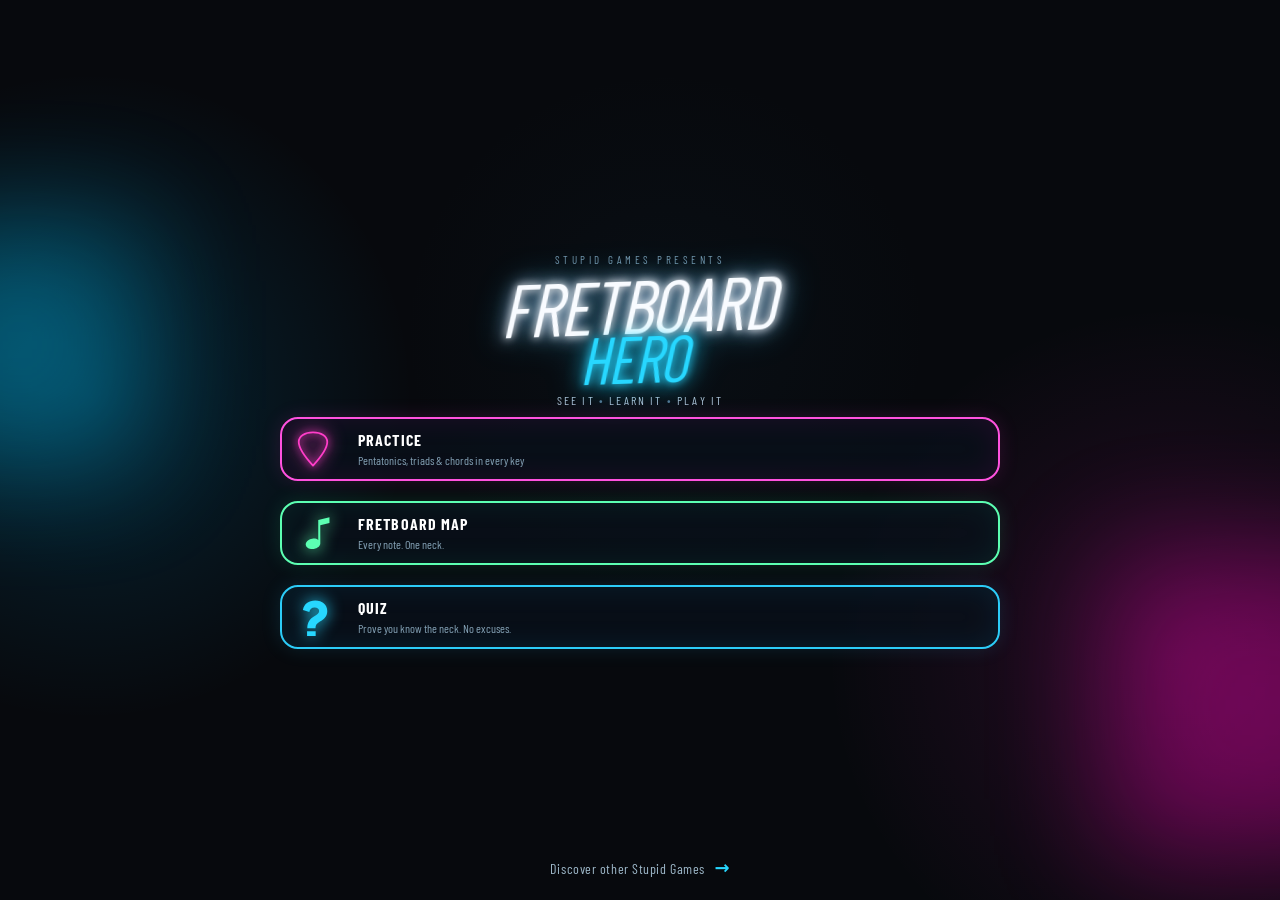
==== commit 3eca4a1e: "v10.4.7 responsive menu fix" ====
--- a/guitar-fretboard-hero/index.html
+++ b/guitar-fretboard-hero/index.html
@@ -43,7 +43,7 @@
   <link rel="preconnect" href="https://fonts.googleapis.com">
   <link rel="preconnect" href="https://fonts.gstatic.com" crossorigin>
   <link href="https://fonts.googleapis.com/css2?family=Barlow+Condensed:wght@500;600;700;800;900&family=Permanent+Marker&display=swap" rel="stylesheet">
-  <link rel="stylesheet" href="./styles.css?v=10.4.3">
+  <link rel="stylesheet" href="./styles.css?v=10.4.7">
   <script id="productStructuredData" type="application/ld+json">{"@context":"https://schema.org","@type":["VideoGame","WebApplication"],"name":"Fretboard Hero","description":"Interactive fretboard trainer."}</script>
 </head>
 <body>
@@ -75,10 +75,11 @@
 
     <section id="practice" class="screen practice-screen" aria-label="Practice">
       <header class="topbar">
-        <button class="icon-btn desktop-back" data-go="home" aria-label="Back home">←</button>
+        <button class="icon-btn nav-back" data-go="home" aria-label="Back home"><svg class="back-icon" viewBox="0 0 24 24" aria-hidden="true"><path d="M15.5 5 8.5 12l7 7"/></svg></button>
         <button id="practiceMenuBtn" class="icon-btn mobile-menu-btn" aria-label="Open practice menu" aria-expanded="false"><span></span><span></span><span></span></button>
-        <div class="section-heading" aria-live="polite"><strong id="practiceTitle">A MINOR PENTATONIC</strong><span id="practiceFormula">A • C • D • E • G</span></div>
+        <div class="section-heading" aria-live="polite"><strong id="practiceTitle">A MINOR</strong></div>
 </header>
+      <div id="practiceFormula" class="screen-context">PENTATONIC</div>
       <div id="practiceDrawer" class="responsive-drawer" aria-hidden="true">
         <div class="drawer-head"><strong>PRACTICE SETUP</strong><button id="practiceMenuClose" class="icon-btn" aria-label="Close menu">×</button></div>
       <section class="control-panel">
@@ -109,10 +110,11 @@
 
     <section id="fretmap" class="screen fretmap-screen" aria-label="Fretboard Map">
       <header class="topbar">
-        <button class="icon-btn" data-go="home" aria-label="Back home">←</button>
+        <button class="icon-btn nav-back" data-go="home" aria-label="Back home"><svg class="back-icon" viewBox="0 0 24 24" aria-hidden="true"><path d="M15.5 5 8.5 12l7 7"/></svg></button>
         <button id="mapMenuBtn" class="icon-btn mobile-menu-btn" aria-label="Open map menu" aria-expanded="false"><span></span><span></span><span></span></button>
-        <div class="section-heading"><strong>FRETBOARD MAP</strong><span>EVERY NOTE • ONE NECK</span></div>
+        <div class="section-heading"><strong>FRETBOARD MAP</strong></div>
 </header>
+      <div class="screen-context">EVERY NOTE • ONE NECK</div>
       <div id="mapDrawer" class="responsive-drawer" aria-hidden="true">
         <div class="drawer-head"><strong>FRETBOARD MAP</strong><button id="mapMenuClose" class="icon-btn" aria-label="Close menu">×</button></div>
         <div class="control-panel">
@@ -127,9 +129,10 @@
 
     <section id="quiz" class="screen quiz-screen" aria-label="Quiz">
       <header class="topbar">
-        <button class="icon-btn" data-go="home" aria-label="Back home">←</button>
-        <div class="section-heading"><strong>FRETBOARD QUIZ</strong><span>KNOW THE NECK • OWN THE NECK</span></div>
+        <button class="icon-btn nav-back" data-go="home" aria-label="Back home"><svg class="back-icon" viewBox="0 0 24 24" aria-hidden="true"><path d="M15.5 5 8.5 12l7 7"/></svg></button>
+        <div class="section-heading"><strong>FRETBOARD QUIZ</strong></div>
 </header>
+      <div class="screen-context">KNOW THE NECK • OWN THE NECK</div>
       <div class="quiz-hud" aria-label="Quiz status">
         <div class="hud-stat hud-score"><span>SCORE</span><strong id="scoreCount">0</strong><em id="scoreGain" aria-live="polite"></em></div>
         <div class="hud-stat hud-combo"><span>STREAK</span><strong id="comboWrap">×<b id="comboCount">1</b></strong></div>
@@ -178,7 +181,7 @@
     </div>
   </div>
 
-  <script src="./bootstrap.js?v=10.4.4" defer></script>
+  <script src="./bootstrap.js?v=10.4.7" defer></script>
   <script>if('serviceWorker' in navigator){window.addEventListener('load',()=>navigator.serviceWorker.register('./sw.js').catch(()=>{}));}</script>
 
 </body>
--- a/guitar-fretboard-hero/styles.css
+++ b/guitar-fretboard-hero/styles.css
@@ -3534,4 +3534,4 @@
 .quiz-intro-modal button{width:100%;padding:14px;border-radius:12px;font-weight:900;cursor:pointer}
 .quiz-intro-modal .quiz-start-button{margin-top:0;font-size:15px;letter-spacing:.08em;box-shadow:0 0 24px rgba(255,50,199,.16)}
 .quiz-intro-modal .rank-ladder-open{margin-top:8px!important;margin-bottom:0!important}
-@media(max-width:600px){.quiz-intro-modal{padding:20px 16px}.quiz-intro-rules{gap:6px;margin-bottom:14px}.quiz-intro-rules>div{padding:8px 9px}}
+@media(max-width:600px){.quiz-intro-modal{padding:20px 16px}.quiz-intro-rules{gap:6px;margin-bottom:14px}.quiz-intro-rules>div{padding:8px 9px}}\n/* ==========================================================================\n   V10.4.7 — UNIVERSAL HEADER, RESPONSIVE CONTROLS PRESERVED\n   Header layout is independent from the V9.3 adaptive controls contract.\n   ========================================================================== */\n:root{--screen-nav-h:58px}\n.practice-screen>.topbar,.fretmap-screen>.topbar,.quiz-screen>.topbar{\n  display:grid!important;grid-template-columns:42px minmax(0,1fr) 42px!important;align-items:center!important;\n  width:100%!important;min-height:var(--screen-nav-h)!important;height:var(--screen-nav-h)!important;\n  padding:6px max(10px,env(safe-area-inset-right)) 6px max(10px,env(safe-area-inset-left))!important;gap:8px!important;\n  border-bottom:1px solid rgba(64,115,148,.22)!important;background:linear-gradient(180deg,rgba(7,16,27,.96),rgba(3,9,16,.9))!important;box-sizing:border-box!important\n}\n.topbar>.nav-back{grid-column:1!important;position:static!important;inset:auto!important;transform:none!important;justify-self:start!important;align-self:center!important;display:inline-flex!important;align-items:center!important;justify-content:center!important;width:42px!important;height:42px!important;margin:0!important;padding:0!important;box-sizing:border-box!important}\n.topbar>.section-heading{grid-column:2!important;grid-row:1!important;width:100%!important;min-width:0!important;margin:0!important;padding:0!important;display:flex!important;align-items:center!important;justify-content:center!important;text-align:center!important}\n.topbar>.section-heading strong{max-width:100%!important;overflow:hidden!important;text-overflow:ellipsis!important;white-space:nowrap!important;font-size:clamp(20px,3.2vw,28px)!important;line-height:1!important}\n.topbar>.mobile-menu-btn{grid-column:3!important;grid-row:1!important;position:static!important;inset:auto!important;transform:none!important;justify-self:end!important;align-self:center!important;width:42px!important;height:42px!important;margin:0!important;padding:0!important;box-sizing:border-box!important}\n.back-icon{display:block!important;width:22px!important;height:22px!important;margin:auto!important;overflow:visible!important}\n.back-icon path{fill:none;stroke:currentColor;stroke-width:2.35;stroke-linecap:round;stroke-linejoin:round}\n.screen-context{flex:0 0 auto!important;min-height:24px!important;display:flex!important;align-items:center!important;justify-content:center!important;margin:0!important;padding:5px 12px 4px!important;color:#829bad!important;text-align:center!important;white-space:nowrap!important;font:800 clamp(9px,1.2vw,11px)/1 "Barlow Condensed",sans-serif!important;letter-spacing:.16em!important}\n@media (max-width:767px){\n  :root{--screen-nav-h:54px}\n  .topbar>.section-heading strong{font-size:20px!important}\n  .screen-context{min-height:22px!important;padding-top:4px!important;padding-bottom:3px!important}\n}\n
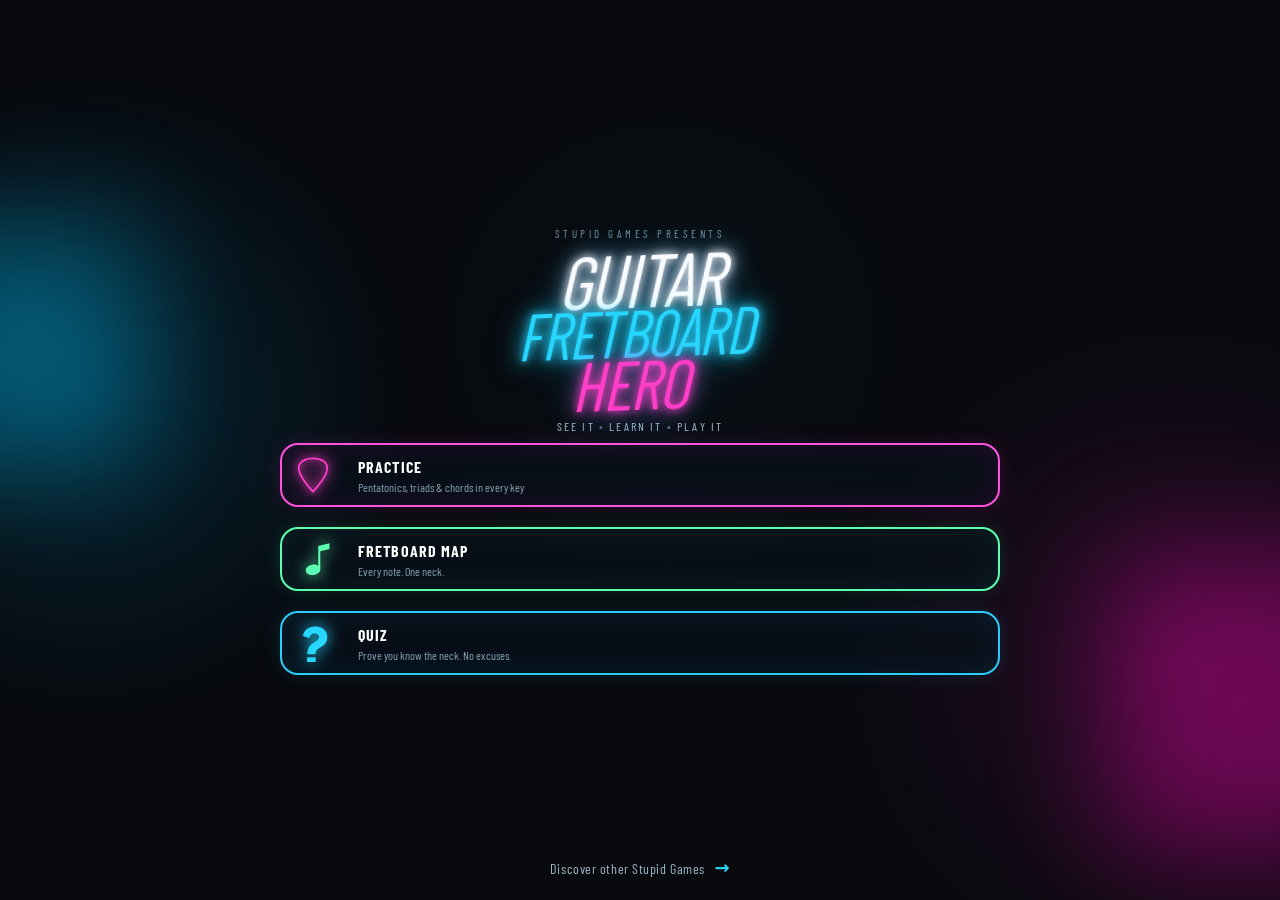
==== commit 60bf1381: "v10.4.8 header structure fix" ====
--- a/guitar-fretboard-hero/index.html
+++ b/guitar-fretboard-hero/index.html
@@ -43,7 +43,7 @@
   <link rel="preconnect" href="https://fonts.googleapis.com">
   <link rel="preconnect" href="https://fonts.gstatic.com" crossorigin>
   <link href="https://fonts.googleapis.com/css2?family=Barlow+Condensed:wght@500;600;700;800;900&family=Permanent+Marker&display=swap" rel="stylesheet">
-  <link rel="stylesheet" href="./styles.css?v=10.4.7">
+  <link rel="stylesheet" href="./styles.css?v=10.4.8">
   <script id="productStructuredData" type="application/ld+json">{"@context":"https://schema.org","@type":["VideoGame","WebApplication"],"name":"Fretboard Hero","description":"Interactive fretboard trainer."}</script>
 </head>
 <body>
@@ -75,11 +75,10 @@
 
     <section id="practice" class="screen practice-screen" aria-label="Practice">
       <header class="topbar">
-        <button class="icon-btn nav-back" data-go="home" aria-label="Back home"><svg class="back-icon" viewBox="0 0 24 24" aria-hidden="true"><path d="M15.5 5 8.5 12l7 7"/></svg></button>
+        <button class="icon-btn nav-back" data-go="home" aria-label="Back home"><span class="back-icon icon-arrow-left" aria-hidden="true">←</span></button>
+        <div class="section-heading" aria-live="polite"><strong id="practiceTitle">A MINOR</strong><small id="practiceFormula" class="screen-context">PENTATONIC</small></div>
         <button id="practiceMenuBtn" class="icon-btn mobile-menu-btn" aria-label="Open practice menu" aria-expanded="false"><span></span><span></span><span></span></button>
-        <div class="section-heading" aria-live="polite"><strong id="practiceTitle">A MINOR</strong></div>
 </header>
-      <div id="practiceFormula" class="screen-context">PENTATONIC</div>
       <div id="practiceDrawer" class="responsive-drawer" aria-hidden="true">
         <div class="drawer-head"><strong>PRACTICE SETUP</strong><button id="practiceMenuClose" class="icon-btn" aria-label="Close menu">×</button></div>
       <section class="control-panel">
@@ -110,11 +109,10 @@
 
     <section id="fretmap" class="screen fretmap-screen" aria-label="Fretboard Map">
       <header class="topbar">
-        <button class="icon-btn nav-back" data-go="home" aria-label="Back home"><svg class="back-icon" viewBox="0 0 24 24" aria-hidden="true"><path d="M15.5 5 8.5 12l7 7"/></svg></button>
+        <button class="icon-btn nav-back" data-go="home" aria-label="Back home"><span class="back-icon icon-arrow-left" aria-hidden="true">←</span></button>
+        <div class="section-heading"><strong>FRETBOARD MAP</strong><small class="screen-context">EVERY NOTE • ONE NECK</small></div>
         <button id="mapMenuBtn" class="icon-btn mobile-menu-btn" aria-label="Open map menu" aria-expanded="false"><span></span><span></span><span></span></button>
-        <div class="section-heading"><strong>FRETBOARD MAP</strong></div>
 </header>
-      <div class="screen-context">EVERY NOTE • ONE NECK</div>
       <div id="mapDrawer" class="responsive-drawer" aria-hidden="true">
         <div class="drawer-head"><strong>FRETBOARD MAP</strong><button id="mapMenuClose" class="icon-btn" aria-label="Close menu">×</button></div>
         <div class="control-panel">
@@ -129,10 +127,10 @@
 
     <section id="quiz" class="screen quiz-screen" aria-label="Quiz">
       <header class="topbar">
-        <button class="icon-btn nav-back" data-go="home" aria-label="Back home"><svg class="back-icon" viewBox="0 0 24 24" aria-hidden="true"><path d="M15.5 5 8.5 12l7 7"/></svg></button>
-        <div class="section-heading"><strong>FRETBOARD QUIZ</strong></div>
+        <button class="icon-btn nav-back" data-go="home" aria-label="Back home"><span class="back-icon icon-arrow-left" aria-hidden="true">←</span></button>
+        <div class="section-heading"><strong>FRETBOARD QUIZ</strong><small class="screen-context">KNOW THE NECK • OWN THE NECK</small></div>
+        <span class="topbar-spacer" aria-hidden="true"></span>
 </header>
-      <div class="screen-context">KNOW THE NECK • OWN THE NECK</div>
       <div class="quiz-hud" aria-label="Quiz status">
         <div class="hud-stat hud-score"><span>SCORE</span><strong id="scoreCount">0</strong><em id="scoreGain" aria-live="polite"></em></div>
         <div class="hud-stat hud-combo"><span>STREAK</span><strong id="comboWrap">×<b id="comboCount">1</b></strong></div>
@@ -181,7 +179,7 @@
     </div>
   </div>
 
-  <script src="./bootstrap.js?v=10.4.7" defer></script>
+  <script src="./bootstrap.js?v=10.4.8" defer></script>
   <script>if('serviceWorker' in navigator){window.addEventListener('load',()=>navigator.serviceWorker.register('./sw.js').catch(()=>{}));}</script>
 
 </body>
--- a/guitar-fretboard-hero/styles.css
+++ b/guitar-fretboard-hero/styles.css
@@ -3534,4 +3534,29 @@
 .quiz-intro-modal button{width:100%;padding:14px;border-radius:12px;font-weight:900;cursor:pointer}
 .quiz-intro-modal .quiz-start-button{margin-top:0;font-size:15px;letter-spacing:.08em;box-shadow:0 0 24px rgba(255,50,199,.16)}
 .quiz-intro-modal .rank-ladder-open{margin-top:8px!important;margin-bottom:0!important}
-@media(max-width:600px){.quiz-intro-modal{padding:20px 16px}.quiz-intro-rules{gap:6px;margin-bottom:14px}.quiz-intro-rules>div{padding:8px 9px}}\n/* ==========================================================================\n   V10.4.7 — UNIVERSAL HEADER, RESPONSIVE CONTROLS PRESERVED\n   Header layout is independent from the V9.3 adaptive controls contract.\n   ========================================================================== */\n:root{--screen-nav-h:58px}\n.practice-screen>.topbar,.fretmap-screen>.topbar,.quiz-screen>.topbar{\n  display:grid!important;grid-template-columns:42px minmax(0,1fr) 42px!important;align-items:center!important;\n  width:100%!important;min-height:var(--screen-nav-h)!important;height:var(--screen-nav-h)!important;\n  padding:6px max(10px,env(safe-area-inset-right)) 6px max(10px,env(safe-area-inset-left))!important;gap:8px!important;\n  border-bottom:1px solid rgba(64,115,148,.22)!important;background:linear-gradient(180deg,rgba(7,16,27,.96),rgba(3,9,16,.9))!important;box-sizing:border-box!important\n}\n.topbar>.nav-back{grid-column:1!important;position:static!important;inset:auto!important;transform:none!important;justify-self:start!important;align-self:center!important;display:inline-flex!important;align-items:center!important;justify-content:center!important;width:42px!important;height:42px!important;margin:0!important;padding:0!important;box-sizing:border-box!important}\n.topbar>.section-heading{grid-column:2!important;grid-row:1!important;width:100%!important;min-width:0!important;margin:0!important;padding:0!important;display:flex!important;align-items:center!important;justify-content:center!important;text-align:center!important}\n.topbar>.section-heading strong{max-width:100%!important;overflow:hidden!important;text-overflow:ellipsis!important;white-space:nowrap!important;font-size:clamp(20px,3.2vw,28px)!important;line-height:1!important}\n.topbar>.mobile-menu-btn{grid-column:3!important;grid-row:1!important;position:static!important;inset:auto!important;transform:none!important;justify-self:end!important;align-self:center!important;width:42px!important;height:42px!important;margin:0!important;padding:0!important;box-sizing:border-box!important}\n.back-icon{display:block!important;width:22px!important;height:22px!important;margin:auto!important;overflow:visible!important}\n.back-icon path{fill:none;stroke:currentColor;stroke-width:2.35;stroke-linecap:round;stroke-linejoin:round}\n.screen-context{flex:0 0 auto!important;min-height:24px!important;display:flex!important;align-items:center!important;justify-content:center!important;margin:0!important;padding:5px 12px 4px!important;color:#829bad!important;text-align:center!important;white-space:nowrap!important;font:800 clamp(9px,1.2vw,11px)/1 "Barlow Condensed",sans-serif!important;letter-spacing:.16em!important}\n@media (max-width:767px){\n  :root{--screen-nav-h:54px}\n  .topbar>.section-heading strong{font-size:20px!important}\n  .screen-context{min-height:22px!important;padding-top:4px!important;padding-bottom:3px!important}\n}\n
+@media(max-width:600px){.quiz-intro-modal{padding:20px 16px}.quiz-intro-rules{gap:6px;margin-bottom:14px}.quiz-intro-rules>div{padding:8px 9px}}\n
+
+/* ==========================================================================
+   V10.4.8 — HEADER STRUCTURE FIX
+   Back | section-heading(title + context) | contextual menu.
+   Adaptive controls contract remains owned by the existing responsive rules.
+   ========================================================================== */
+:root{--screen-nav-h:66px}
+.practice-screen>.topbar,.fretmap-screen>.topbar,.quiz-screen>.topbar{
+  display:grid!important;grid-template-columns:42px minmax(0,1fr) 42px!important;align-items:center!important;
+  width:100%!important;min-height:var(--screen-nav-h)!important;height:var(--screen-nav-h)!important;
+  padding:6px max(10px,env(safe-area-inset-right)) 6px max(10px,env(safe-area-inset-left))!important;gap:8px!important;
+  border-bottom:1px solid rgba(64,115,148,.22)!important;background:linear-gradient(180deg,rgba(7,16,27,.96),rgba(3,9,16,.9))!important;box-sizing:border-box!important
+}
+.topbar>.nav-back{grid-column:1!important;grid-row:1!important;position:static!important;inset:auto!important;transform:none!important;justify-self:start!important;align-self:center!important;display:grid!important;place-items:center!important;width:42px!important;height:42px!important;margin:0!important;padding:0!important;box-sizing:border-box!important;color:#fff!important}
+.back-icon{display:grid!important;place-items:center!important;width:24px!important;height:24px!important;margin:0!important;color:#fff!important;font:400 27px/24px Arial,sans-serif!important;text-align:center!important}
+.topbar>.section-heading{grid-column:2!important;grid-row:1!important;width:100%!important;min-width:0!important;margin:0!important;padding:0!important;display:flex!important;flex-direction:column!important;align-items:center!important;justify-content:center!important;gap:4px!important;text-align:center!important}
+.topbar>.section-heading strong{display:block!important;max-width:100%!important;overflow:hidden!important;text-overflow:ellipsis!important;white-space:nowrap!important;font-size:clamp(20px,3.2vw,28px)!important;line-height:1!important}
+.topbar>.section-heading>.screen-context{display:block!important;min-height:0!important;margin:0!important;padding:0!important;color:#829bad!important;text-align:center!important;white-space:nowrap!important;font:800 clamp(8px,1.05vw,10px)/1 "Barlow Condensed",sans-serif!important;letter-spacing:.14em!important}
+.topbar>.mobile-menu-btn{grid-column:3!important;grid-row:1!important;position:static!important;inset:auto!important;transform:none!important;justify-self:end!important;align-self:center!important;width:42px!important;height:42px!important;margin:0!important;padding:0!important;box-sizing:border-box!important}
+.topbar>.topbar-spacer{grid-column:3!important;grid-row:1!important;width:42px!important;height:42px!important}
+@media (max-width:767px){
+  :root{--screen-nav-h:62px}
+  .topbar>.section-heading strong{font-size:20px!important}
+  .topbar>.section-heading>.screen-context{font-size:8px!important;letter-spacing:.11em!important}
+}
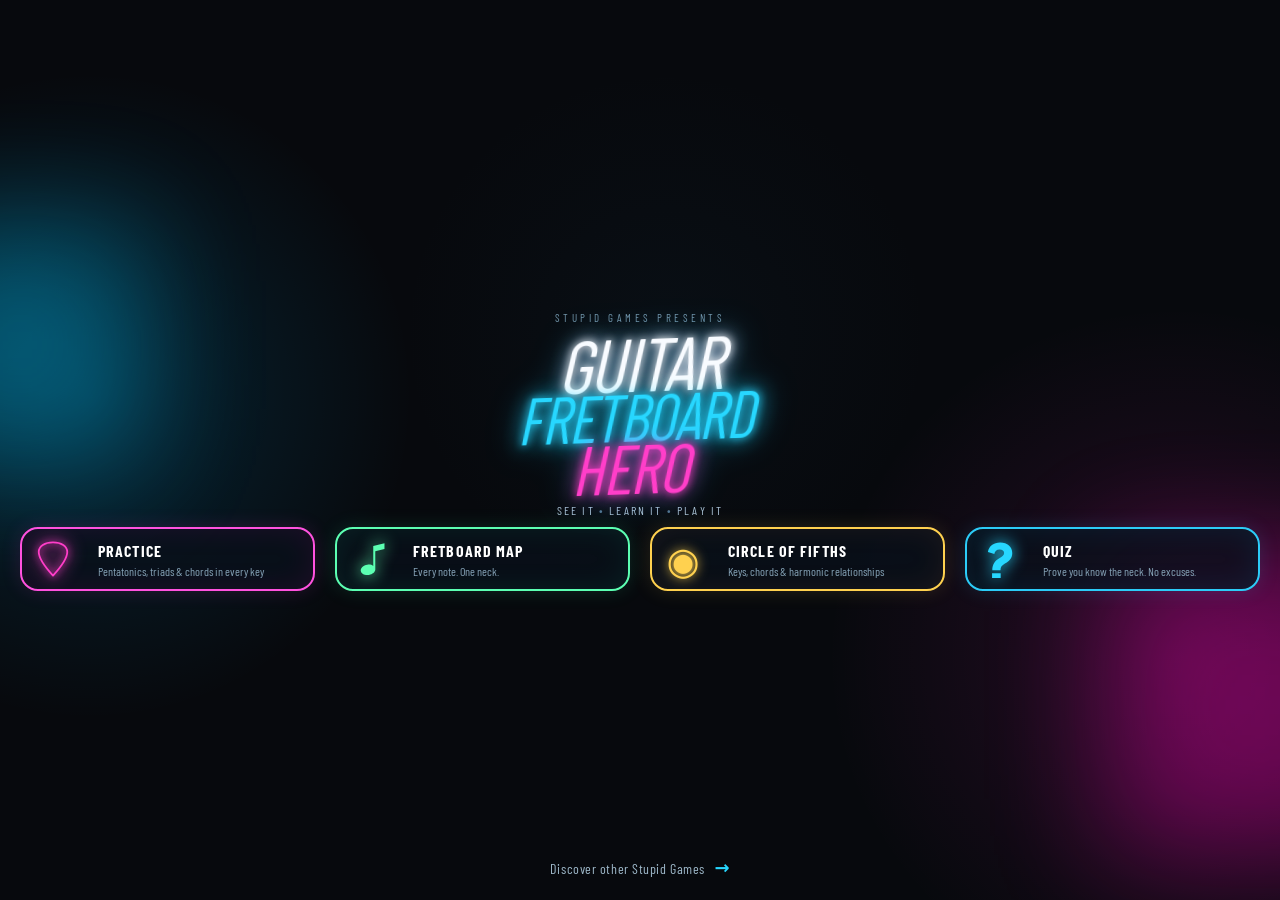
==== commit 20f703fb: "v10.5.0 circle of fifths" ====
--- a/guitar-fretboard-hero/index.html
+++ b/guitar-fretboard-hero/index.html
@@ -43,7 +43,7 @@
   <link rel="preconnect" href="https://fonts.googleapis.com">
   <link rel="preconnect" href="https://fonts.gstatic.com" crossorigin>
   <link href="https://fonts.googleapis.com/css2?family=Barlow+Condensed:wght@500;600;700;800;900&family=Permanent+Marker&display=swap" rel="stylesheet">
-  <link rel="stylesheet" href="./styles.css?v=10.4.8">
+  <link rel="stylesheet" href="./styles.css?v=10.5.0">
   <script id="productStructuredData" type="application/ld+json">{"@context":"https://schema.org","@type":["VideoGame","WebApplication"],"name":"Fretboard Hero","description":"Interactive fretboard trainer."}</script>
 </head>
 <body>
@@ -64,6 +64,10 @@
         <button class="hero-btn map-btn" data-go="fretmap">
           <span class="hero-icon map-note" aria-hidden="true"><svg viewBox="0 0 64 64"><path class="note-beam" d="M40 8v34.5c-2.4-1.6-5.6-2.4-9-1.8-6.2 1-10.7 5.2-10 9.5.7 4.3 6.2 7 12.4 6 5.5-.9 9.6-4.4 9.7-8.2V20l14-3.4V8L40 12.1V8Z"/></svg></span>
           <strong>FRETBOARD MAP</strong><small>Every note. One neck.</small>
+        </button>
+        <button class="hero-btn circle-btn" data-go="circle">
+          <span class="hero-icon circle-wheel" aria-hidden="true">◉</span>
+          <strong>CIRCLE OF FIFTHS</strong><small>Keys, chords & harmonic relationships</small>
         </button>
         <button class="hero-btn secondary" data-go="quiz">
           <span class="hero-icon quiz-mark" aria-hidden="true"><svg viewBox="0 0 64 64"><path class="icon-q" d="M15 20C16.8 9.9 24.7 4 35.7 4 48 4 56 11.2 56 21.7c0 9.6-5.7 14-12.3 17.9-5.3 3.2-7.5 5.7-7.5 11.4H22.4c0-10.8 4.5-16 11.8-20.4 5.1-3.1 8.1-5.1 8.1-8.8 0-3.4-3.1-5.8-7.5-5.8-5.2 0-8.2 2.9-9 7.6L15 20Zm7 36h14.5v8H22v-8Z"/></svg></span>
@@ -123,6 +127,28 @@
       <div id="mapDrawerBackdrop" class="drawer-backdrop"></div>
       <div class="fretboard-wrap fretboard-stage map-board"><svg id="mapFretboard" role="img" aria-label="All notes on the fretboard"></svg></div>
       
+    </section>
+
+    <section id="circle" class="screen circle-screen" aria-label="Circle of Fifths">
+      <header class="topbar">
+        <button class="icon-btn nav-back" data-go="home" aria-label="Back home"><span class="back-icon icon-arrow-left" aria-hidden="true">←</span></button>
+        <div class="section-heading"><strong>CIRCLE OF FIFTHS</strong><small class="screen-context">KEYS • CHORDS • HARMONY</small></div>
+        <span class="topbar-spacer" aria-hidden="true"></span>
+      </header>
+      <div class="circle-content">
+        <section class="circle-wheel-panel" aria-label="Interactive circle of fifths"><svg id="circleWheel" class="circle-wheel-svg" role="img" aria-label="Interactive Circle of Fifths"></svg></section>
+        <section class="circle-info-panel" aria-live="polite">
+          <div class="circle-key-title"><span>SELECTED KEY</span><strong id="circleKeyTitle">C MAJOR</strong><small id="circleRelative">Relative minor • Am</small></div>
+          <div class="circle-info-card"><span>KEY SIGNATURE</span><strong id="circleSignature">No sharps or flats</strong></div>
+          <div class="circle-info-card circle-scale-card"><span>MAJOR SCALE</span><div id="circleScale" class="circle-note-pills"></div></div>
+          <div class="circle-info-card circle-chords-card"><span>DIATONIC CHORDS</span><div id="circleChords" class="circle-chord-grid"></div></div>
+          <div class="circle-info-card circle-progressions-card"><span>COMMON PROGRESSIONS</span><div id="circleProgressions" class="circle-progressions"></div></div>
+        </section>
+        <section class="circle-fretboard-panel">
+          <div class="circle-fretboard-heading"><strong id="circleFretboardTitle">C MAJOR ON THE FRETBOARD</strong><small>Scale notes across the active instrument</small></div>
+          <div class="fretboard-wrap circle-board"><svg id="circleFretboard" role="img" aria-label="Selected key on the fretboard"></svg></div>
+        </section>
+      </div>
     </section>
 
     <section id="quiz" class="screen quiz-screen" aria-label="Quiz">
@@ -179,7 +205,7 @@
     </div>
   </div>
 
-  <script src="./bootstrap.js?v=10.4.8" defer></script>
+  <script src="./bootstrap.js?v=10.4.9" defer></script>
   <script>if('serviceWorker' in navigator){window.addEventListener('load',()=>navigator.serviceWorker.register('./sw.js').catch(()=>{}));}</script>
 
 </body>
--- a/guitar-fretboard-hero/styles.css
+++ b/guitar-fretboard-hero/styles.css
@@ -3110,7 +3110,7 @@
   .responsive-drawer{
     position:static!important;inset:auto!important;display:block!important;width:100%!important;max-width:none!important;height:auto!important;
     transform:none!important;transition:none!important;overflow:visible!important;background:transparent!important;border:0!important;box-shadow:none!important;
-    padding:0 14px 8px!important;
+    padding:0 20px 8px!important;
   }
   .responsive-drawer>.control-panel{
     display:flex!important;flex-direction:row!important;align-items:flex-end!important;justify-content:center!important;flex-wrap:nowrap!important;
@@ -3147,7 +3147,7 @@
 
 /* Tablet landscape: same toolbar, slightly denser. */
 @media (min-width:768px) and (max-width:1199px) and (orientation:landscape){
-  .responsive-drawer{padding-left:10px!important;padding-right:10px!important}
+  .responsive-drawer{padding-left:20px!important;padding-right:20px!important}
   .responsive-drawer>.control-panel{gap:8px!important}
   .control-panel>.control-group>label{font-size:10px!important;margin-bottom:5px!important}
   .control-panel>.control-group>.control-options>button,.control-panel>.control-group.is-select>.control-select .select-trigger{height:40px!important;min-height:40px!important}
@@ -3560,3 +3560,30 @@
   .topbar>.section-heading strong{font-size:20px!important}
   .topbar>.section-heading>.screen-context{font-size:8px!important;letter-spacing:.11em!important}
 }
+
+/* V10.5.0 — Circle of Fifths */
+.hero-btn.circle-btn{border-color:#ffd14f;box-shadow:0 0 20px #ffd14f22,inset 0 0 30px #ff9d3f14}
+.hero-btn.circle-btn .hero-icon{color:#ffd14f;text-shadow:0 0 12px #ffd14f}
+.circle-wheel{font-size:38px!important;line-height:1}
+.circle-screen{min-height:100dvh;overflow:auto;padding-bottom:max(22px,env(safe-area-inset-bottom))}
+.circle-screen>.topbar{display:grid!important;grid-template-columns:42px minmax(0,1fr) 42px!important;align-items:center!important;min-height:64px!important;padding:max(8px,env(safe-area-inset-top)) max(14px,env(safe-area-inset-right)) 8px max(14px,env(safe-area-inset-left))!important}
+.circle-screen>.topbar>.nav-back{grid-column:1!important;grid-row:1!important;position:static!important;transform:none!important;display:grid!important;place-items:center!important;width:42px!important;height:42px!important;margin:0!important;padding:0!important;color:#fff!important}
+.circle-screen>.topbar>.section-heading{grid-column:2!important;grid-row:1!important;display:flex!important;flex-direction:column!important;align-items:center!important;justify-content:center!important;gap:4px!important;text-align:center!important;min-width:0!important}
+.circle-screen>.topbar>.section-heading strong{font-family:"Permanent Marker",cursive;font-size:clamp(20px,3.2vw,28px);line-height:1;white-space:nowrap;overflow:hidden;text-overflow:ellipsis;max-width:100%}
+.circle-screen>.topbar>.section-heading .screen-context{font:800 clamp(8px,1.05vw,10px)/1 "Barlow Condensed",sans-serif;letter-spacing:.14em;color:#829bad}
+.circle-screen>.topbar>.topbar-spacer{grid-column:3!important;grid-row:1!important;width:42px;height:42px}
+.circle-content{width:min(1280px,100%);margin:0 auto;padding:18px 22px 30px;display:grid;grid-template-columns:minmax(360px,.9fr) minmax(420px,1.1fr);gap:22px;align-items:start}
+.circle-wheel-panel,.circle-info-panel,.circle-fretboard-panel{border:1px solid #1b3446;background:linear-gradient(180deg,#08121bcc,#05090dcc);border-radius:20px;box-shadow:inset 0 0 38px #0c243322,0 12px 38px #0005}
+.circle-wheel-panel{padding:12px;display:grid;place-items:center;min-width:0}
+.circle-wheel-svg{width:min(100%,600px);height:auto;display:block;overflow:visible}
+.circle-key{cursor:pointer;outline:none}.circle-key circle,.circle-key text{transition:.18s}.circle-key:hover circle,.circle-key:focus circle{stroke:#27d7ff;filter:url(#circleGlow)}
+.circle-info-panel{padding:22px;display:grid;grid-template-columns:1fr 1fr;gap:14px}
+.circle-key-title{grid-column:1/-1;padding:4px 2px 12px;border-bottom:1px solid #193246}.circle-key-title>span,.circle-info-card>span{display:block;color:#718fa4;font:800 11px/1 "Barlow Condensed",sans-serif;letter-spacing:.14em;margin-bottom:7px}.circle-key-title>strong{display:block;font:400 clamp(30px,4vw,46px)/1 "Permanent Marker",cursive;color:#f8fbff;text-shadow:0 0 14px #ff3ec955}.circle-key-title>small{display:block;margin-top:7px;color:#27d7ff;font-weight:800}
+.circle-info-card{padding:15px;border:1px solid #183143;border-radius:14px;background:#071019}.circle-info-card>strong{color:#f8fbff;font-size:17px}.circle-scale-card,.circle-chords-card,.circle-progressions-card{grid-column:1/-1}
+.circle-note-pills{display:flex;flex-wrap:wrap;gap:7px}.circle-note-pills span{min-width:38px;padding:7px 9px;text-align:center;border:1px solid #31536a;border-radius:999px;color:#cfe5ef;font-weight:900;background:#0b1720}.circle-note-pills span.root{border-color:#27d7ff;color:#27d7ff;box-shadow:0 0 12px #27d7ff33}
+.circle-chord-grid{display:grid;grid-template-columns:repeat(7,minmax(0,1fr));gap:7px}.circle-chord-grid div{padding:9px 4px;text-align:center;border-radius:10px;background:#0b1720;border:1px solid #203d50}.circle-chord-grid small{display:block;color:#7894a7;font-weight:800}.circle-chord-grid strong{display:block;color:#f8fbff;margin-top:3px;font-size:15px}
+.circle-progressions{display:grid;gap:7px}.circle-progressions>div{display:flex;align-items:center;gap:7px}.circle-progressions span{padding:6px 10px;border-radius:8px;background:#0b1720;border:1px solid #25475d;color:#f8fbff;font-weight:900}.circle-progressions b{color:#ff3ec9}
+.circle-fretboard-panel{grid-column:1/-1;padding:16px 18px 20px;min-width:0}.circle-fretboard-heading{display:flex;justify-content:space-between;align-items:baseline;gap:14px;margin-bottom:10px}.circle-fretboard-heading strong{color:#f8fbff;letter-spacing:.05em}.circle-fretboard-heading small{color:#718fa4}.circle-board{height:min(42vh,390px);min-height:260px}.circle-board svg{width:100%;height:100%;display:block}
+@media (max-width:900px){.circle-content{grid-template-columns:1fr;padding:14px 16px 28px}.circle-info-panel,.circle-fretboard-panel{grid-column:1}.circle-wheel-panel{max-width:720px;width:100%;justify-self:center}.circle-board{height:52vh;min-height:360px}}
+@media (max-width:600px){.circle-screen>.topbar{min-height:58px!important}.circle-screen>.topbar>.section-heading strong{font-size:18px}.circle-content{padding:10px 10px 24px;gap:12px}.circle-wheel-panel,.circle-info-panel,.circle-fretboard-panel{border-radius:14px}.circle-wheel-panel{padding:4px}.circle-info-panel{padding:13px;grid-template-columns:1fr;gap:9px}.circle-info-card,.circle-scale-card,.circle-chords-card,.circle-progressions-card,.circle-key-title{grid-column:1}.circle-chord-grid{grid-template-columns:repeat(4,1fr)}.circle-fretboard-heading{display:block}.circle-fretboard-heading small{display:block;margin-top:4px}.circle-board{height:70vh;min-height:500px}.circle-progressions>div{gap:4px}.circle-progressions span{padding:5px 7px}}
+@media (min-width:901px){.home-screen .home-actions{grid-template-columns:repeat(4,1fr)!important;width:min(1320px,100%)!important}}
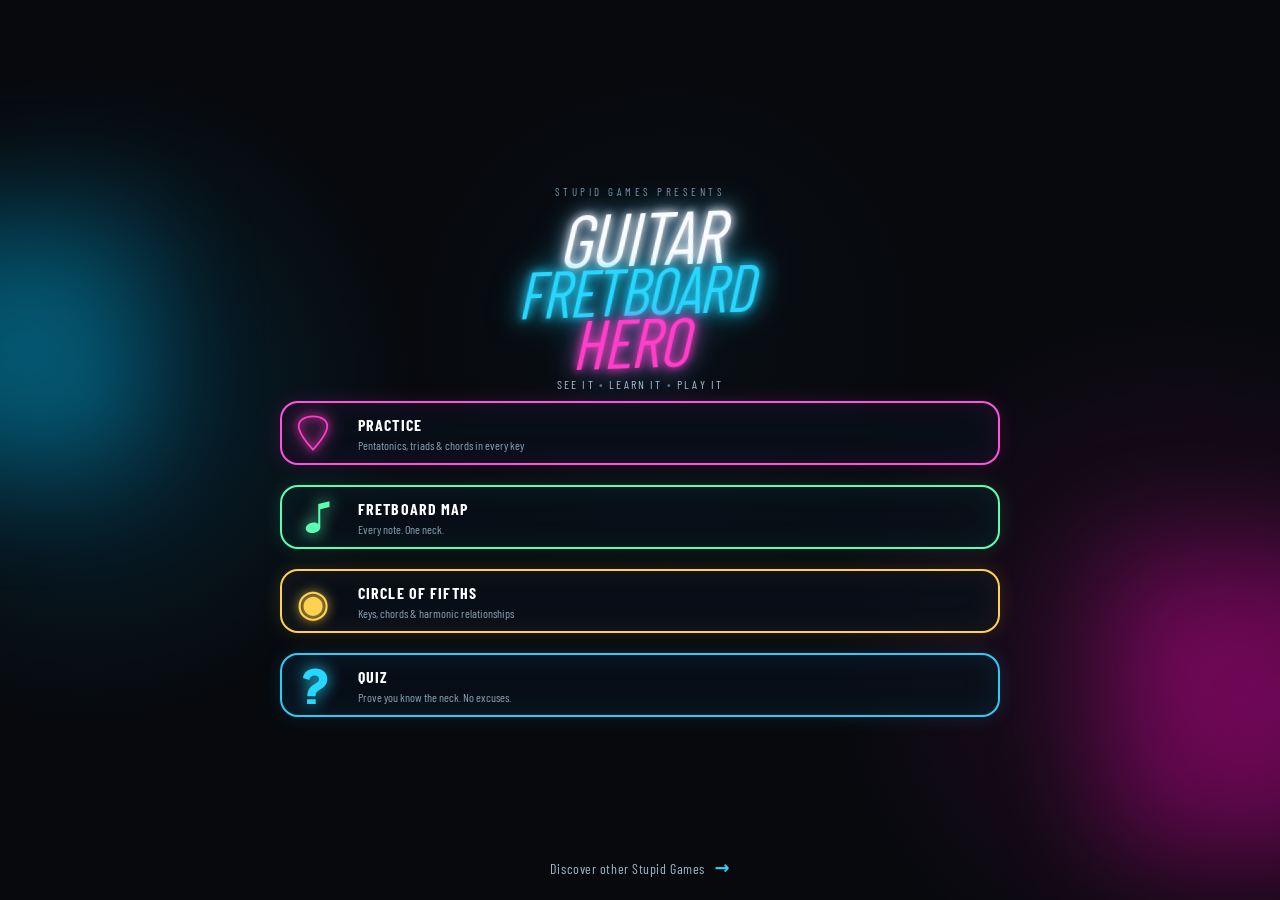
==== commit 202652d7: "v10.5.3 shared degree chord" ====
--- a/guitar-fretboard-hero/index.html
+++ b/guitar-fretboard-hero/index.html
@@ -43,7 +43,7 @@
   <link rel="preconnect" href="https://fonts.googleapis.com">
   <link rel="preconnect" href="https://fonts.gstatic.com" crossorigin>
   <link href="https://fonts.googleapis.com/css2?family=Barlow+Condensed:wght@500;600;700;800;900&family=Permanent+Marker&display=swap" rel="stylesheet">
-  <link rel="stylesheet" href="./styles.css?v=10.5.0">
+  <link rel="stylesheet" href="./styles.css?v=10.5.3">
   <script id="productStructuredData" type="application/ld+json">{"@context":"https://schema.org","@type":["VideoGame","WebApplication"],"name":"Fretboard Hero","description":"Interactive fretboard trainer."}</script>
 </head>
 <body>
@@ -133,17 +133,21 @@
       <header class="topbar">
         <button class="icon-btn nav-back" data-go="home" aria-label="Back home"><span class="back-icon icon-arrow-left" aria-hidden="true">←</span></button>
         <div class="section-heading"><strong>CIRCLE OF FIFTHS</strong><small class="screen-context">KEYS • CHORDS • HARMONY</small></div>
-        <span class="topbar-spacer" aria-hidden="true"></span>
+        <button id="circleMenuBtn" class="icon-btn mobile-menu-btn" aria-label="Open Circle of Fifths menu" aria-expanded="false"><span></span><span></span><span></span></button>
       </header>
       <div class="circle-content">
-        <section class="circle-wheel-panel" aria-label="Interactive circle of fifths"><svg id="circleWheel" class="circle-wheel-svg" role="img" aria-label="Interactive Circle of Fifths"></svg></section>
-        <section class="circle-info-panel" aria-live="polite">
-          <div class="circle-key-title"><span>SELECTED KEY</span><strong id="circleKeyTitle">C MAJOR</strong><small id="circleRelative">Relative minor • Am</small></div>
-          <div class="circle-info-card"><span>KEY SIGNATURE</span><strong id="circleSignature">No sharps or flats</strong></div>
-          <div class="circle-info-card circle-scale-card"><span>MAJOR SCALE</span><div id="circleScale" class="circle-note-pills"></div></div>
-          <div class="circle-info-card circle-chords-card"><span>DIATONIC CHORDS</span><div id="circleChords" class="circle-chord-grid"></div></div>
-          <div class="circle-info-card circle-progressions-card"><span>COMMON PROGRESSIONS</span><div id="circleProgressions" class="circle-progressions"></div></div>
-        </section>
+        <div id="circleDrawer" class="circle-explorer" aria-hidden="false">
+          <div class="drawer-head"><strong>CIRCLE OF FIFTHS</strong><button id="circleMenuClose" class="icon-btn" aria-label="Close menu">×</button></div>
+          <section class="circle-wheel-panel" aria-label="Interactive circle of fifths"><svg id="circleWheel" class="circle-wheel-svg" role="img" aria-label="Interactive Circle of Fifths"></svg></section>
+          <section class="circle-info-panel" aria-live="polite">
+            <div class="circle-key-title"><span>SELECTED KEY</span><strong id="circleKeyTitle">C MAJOR</strong><small id="circleRelative">Relative minor • Am</small></div>
+            <div class="circle-info-card"><div class="circle-info-label"><span>KEY SIGNATURE</span><button type="button" class="circle-help-btn" data-circle-help="signature" aria-label="What is a key signature?" aria-expanded="false">?</button></div><strong id="circleSignature">No sharps or flats</strong><div class="circle-help-popover" data-circle-help-popover="signature" role="tooltip" hidden>The sharps or flats that belong to this key. They tell you which notes are altered throughout the scale.</div></div>
+            <div class="circle-info-card circle-scale-card"><div class="circle-info-label"><span>MAJOR SCALE</span><button type="button" class="circle-help-btn" data-circle-help="scale" aria-label="What is a major scale?" aria-expanded="false">?</button></div><div id="circleScale" class="circle-note-pills"></div><div class="circle-help-popover" data-circle-help-popover="scale" role="tooltip" hidden>The 7 notes that make up the selected major key. These notes are the foundation for melodies and chords in that key.</div></div>
+            <div class="circle-info-card circle-chords-card"><div class="circle-info-label"><span>DIATONIC CHORDS</span><button type="button" class="circle-help-btn" data-circle-help="chords" aria-label="What are diatonic chords?" aria-expanded="false">?</button></div><div id="circleChords" class="circle-chord-grid"></div><div class="circle-help-popover" data-circle-help-popover="chords" role="tooltip" hidden>The 7 chords built only from notes of this key. Roman numerals show each chord's role in the key.</div></div>
+            <div class="circle-info-card circle-progressions-card"><div class="circle-info-label"><span>COMMON PROGRESSIONS</span><button type="button" class="circle-help-btn" data-circle-help="progressions" aria-label="What are common chord progressions?" aria-expanded="false">?</button></div><div id="circleProgressions" class="circle-progressions"></div><div class="circle-help-popover" data-circle-help-popover="progressions" role="tooltip" hidden><span>Chord sequences commonly used in songs.</span><strong id="circleProgressionExample"></strong></div></div>
+          </section>
+        </div>
+        <div id="circleDrawerBackdrop" class="drawer-backdrop"></div>
         <section class="circle-fretboard-panel">
           <div class="circle-fretboard-heading"><strong id="circleFretboardTitle">C MAJOR ON THE FRETBOARD</strong><small>Scale notes across the active instrument</small></div>
           <div class="fretboard-wrap circle-board"><svg id="circleFretboard" role="img" aria-label="Selected key on the fretboard"></svg></div>
@@ -205,7 +209,7 @@
     </div>
   </div>
 
-  <script src="./bootstrap.js?v=10.4.9" defer></script>
+  <script src="./bootstrap.js?v=10.5.3" defer></script>
   <script>if('serviceWorker' in navigator){window.addEventListener('load',()=>navigator.serviceWorker.register('./sw.js').catch(()=>{}));}</script>
 
 </body>
--- a/guitar-fretboard-hero/styles.css
+++ b/guitar-fretboard-hero/styles.css
@@ -3561,29 +3561,54 @@
   .topbar>.section-heading>.screen-context{font-size:8px!important;letter-spacing:.11em!important}
 }
 
-/* V10.5.0 — Circle of Fifths */
+/* V10.5.1 — Circle of Fifths responsive integration */
 .hero-btn.circle-btn{border-color:#ffd14f;box-shadow:0 0 20px #ffd14f22,inset 0 0 30px #ff9d3f14}
 .hero-btn.circle-btn .hero-icon{color:#ffd14f;text-shadow:0 0 12px #ffd14f}
 .circle-wheel{font-size:38px!important;line-height:1}
 .circle-screen{min-height:100dvh;overflow:auto;padding-bottom:max(22px,env(safe-area-inset-bottom))}
-.circle-screen>.topbar{display:grid!important;grid-template-columns:42px minmax(0,1fr) 42px!important;align-items:center!important;min-height:64px!important;padding:max(8px,env(safe-area-inset-top)) max(14px,env(safe-area-inset-right)) 8px max(14px,env(safe-area-inset-left))!important}
-.circle-screen>.topbar>.nav-back{grid-column:1!important;grid-row:1!important;position:static!important;transform:none!important;display:grid!important;place-items:center!important;width:42px!important;height:42px!important;margin:0!important;padding:0!important;color:#fff!important}
-.circle-screen>.topbar>.section-heading{grid-column:2!important;grid-row:1!important;display:flex!important;flex-direction:column!important;align-items:center!important;justify-content:center!important;gap:4px!important;text-align:center!important;min-width:0!important}
-.circle-screen>.topbar>.section-heading strong{font-family:"Permanent Marker",cursive;font-size:clamp(20px,3.2vw,28px);line-height:1;white-space:nowrap;overflow:hidden;text-overflow:ellipsis;max-width:100%}
-.circle-screen>.topbar>.section-heading .screen-context{font:800 clamp(8px,1.05vw,10px)/1 "Barlow Condensed",sans-serif;letter-spacing:.14em;color:#829bad}
-.circle-screen>.topbar>.topbar-spacer{grid-column:3!important;grid-row:1!important;width:42px;height:42px}
-.circle-content{width:min(1280px,100%);margin:0 auto;padding:18px 22px 30px;display:grid;grid-template-columns:minmax(360px,.9fr) minmax(420px,1.1fr);gap:22px;align-items:start}
+/* Circle uses the exact shared V10.4.9 header contract. */
+.circle-screen>.topbar{display:grid!important;grid-template-columns:42px minmax(0,1fr) 42px!important;align-items:center!important;width:100%!important;min-height:var(--screen-nav-h)!important;height:var(--screen-nav-h)!important;padding:6px max(10px,env(safe-area-inset-right)) 6px max(10px,env(safe-area-inset-left))!important;gap:8px!important;border-bottom:1px solid rgba(64,115,148,.22)!important;background:linear-gradient(180deg,rgba(7,16,27,.96),rgba(3,9,16,.9))!important;box-sizing:border-box!important}
+.circle-screen>.topbar>.nav-back{grid-column:1!important;grid-row:1!important;position:static!important;inset:auto!important;transform:none!important;justify-self:start!important;align-self:center!important;display:grid!important;place-items:center!important;width:42px!important;height:42px!important;margin:0!important;padding:0!important;box-sizing:border-box!important;color:#fff!important}
+.circle-screen>.topbar>.section-heading{grid-column:2!important;grid-row:1!important}
+.circle-screen>.topbar>.mobile-menu-btn{grid-column:3!important;grid-row:1!important;justify-self:end!important}
+.circle-content{width:min(1280px,100%);margin:0 auto;padding:18px 22px 30px;display:grid;gap:22px;align-items:start}
+.circle-explorer{display:grid;grid-template-columns:minmax(360px,.9fr) minmax(420px,1.1fr);gap:22px;align-items:start;min-width:0}
+.circle-explorer>.drawer-head{display:none}
 .circle-wheel-panel,.circle-info-panel,.circle-fretboard-panel{border:1px solid #1b3446;background:linear-gradient(180deg,#08121bcc,#05090dcc);border-radius:20px;box-shadow:inset 0 0 38px #0c243322,0 12px 38px #0005}
-.circle-wheel-panel{padding:12px;display:grid;place-items:center;min-width:0}
-.circle-wheel-svg{width:min(100%,600px);height:auto;display:block;overflow:visible}
+.circle-wheel-panel{padding:12px;display:grid;place-items:center;min-width:0}.circle-wheel-svg{width:min(100%,600px);height:auto;display:block;overflow:visible}
 .circle-key{cursor:pointer;outline:none}.circle-key circle,.circle-key text{transition:.18s}.circle-key:hover circle,.circle-key:focus circle{stroke:#27d7ff;filter:url(#circleGlow)}
-.circle-info-panel{padding:22px;display:grid;grid-template-columns:1fr 1fr;gap:14px}
-.circle-key-title{grid-column:1/-1;padding:4px 2px 12px;border-bottom:1px solid #193246}.circle-key-title>span,.circle-info-card>span{display:block;color:#718fa4;font:800 11px/1 "Barlow Condensed",sans-serif;letter-spacing:.14em;margin-bottom:7px}.circle-key-title>strong{display:block;font:400 clamp(30px,4vw,46px)/1 "Permanent Marker",cursive;color:#f8fbff;text-shadow:0 0 14px #ff3ec955}.circle-key-title>small{display:block;margin-top:7px;color:#27d7ff;font-weight:800}
+.circle-info-panel{padding:22px;display:grid;grid-template-columns:1fr 1fr;gap:14px}.circle-key-title{grid-column:1/-1;padding:4px 2px 12px;border-bottom:1px solid #193246}.circle-key-title>span,.circle-info-card>span{display:block;color:#718fa4;font:800 11px/1 "Barlow Condensed",sans-serif;letter-spacing:.14em;margin-bottom:7px}.circle-key-title>strong{display:block;font:400 clamp(30px,4vw,46px)/1 "Permanent Marker",cursive;color:#f8fbff;text-shadow:0 0 14px #ff3ec955}.circle-key-title>small{display:block;margin-top:7px;color:#27d7ff;font-weight:800}
 .circle-info-card{padding:15px;border:1px solid #183143;border-radius:14px;background:#071019}.circle-info-card>strong{color:#f8fbff;font-size:17px}.circle-scale-card,.circle-chords-card,.circle-progressions-card{grid-column:1/-1}
 .circle-note-pills{display:flex;flex-wrap:wrap;gap:7px}.circle-note-pills span{min-width:38px;padding:7px 9px;text-align:center;border:1px solid #31536a;border-radius:999px;color:#cfe5ef;font-weight:900;background:#0b1720}.circle-note-pills span.root{border-color:#27d7ff;color:#27d7ff;box-shadow:0 0 12px #27d7ff33}
-.circle-chord-grid{display:grid;grid-template-columns:repeat(7,minmax(0,1fr));gap:7px}.circle-chord-grid div{padding:9px 4px;text-align:center;border-radius:10px;background:#0b1720;border:1px solid #203d50}.circle-chord-grid small{display:block;color:#7894a7;font-weight:800}.circle-chord-grid strong{display:block;color:#f8fbff;margin-top:3px;font-size:15px}
-.circle-progressions{display:grid;gap:7px}.circle-progressions>div{display:flex;align-items:center;gap:7px}.circle-progressions span{padding:6px 10px;border-radius:8px;background:#0b1720;border:1px solid #25475d;color:#f8fbff;font-weight:900}.circle-progressions b{color:#ff3ec9}
-.circle-fretboard-panel{grid-column:1/-1;padding:16px 18px 20px;min-width:0}.circle-fretboard-heading{display:flex;justify-content:space-between;align-items:baseline;gap:14px;margin-bottom:10px}.circle-fretboard-heading strong{color:#f8fbff;letter-spacing:.05em}.circle-fretboard-heading small{color:#718fa4}.circle-board{height:min(42vh,390px);min-height:260px}.circle-board svg{width:100%;height:100%;display:block}
-@media (max-width:900px){.circle-content{grid-template-columns:1fr;padding:14px 16px 28px}.circle-info-panel,.circle-fretboard-panel{grid-column:1}.circle-wheel-panel{max-width:720px;width:100%;justify-self:center}.circle-board{height:52vh;min-height:360px}}
-@media (max-width:600px){.circle-screen>.topbar{min-height:58px!important}.circle-screen>.topbar>.section-heading strong{font-size:18px}.circle-content{padding:10px 10px 24px;gap:12px}.circle-wheel-panel,.circle-info-panel,.circle-fretboard-panel{border-radius:14px}.circle-wheel-panel{padding:4px}.circle-info-panel{padding:13px;grid-template-columns:1fr;gap:9px}.circle-info-card,.circle-scale-card,.circle-chords-card,.circle-progressions-card,.circle-key-title{grid-column:1}.circle-chord-grid{grid-template-columns:repeat(4,1fr)}.circle-fretboard-heading{display:block}.circle-fretboard-heading small{display:block;margin-top:4px}.circle-board{height:70vh;min-height:500px}.circle-progressions>div{gap:4px}.circle-progressions span{padding:5px 7px}}
-@media (min-width:901px){.home-screen .home-actions{grid-template-columns:repeat(4,1fr)!important;width:min(1320px,100%)!important}}
+.circle-chord-grid{display:grid;grid-template-columns:repeat(7,minmax(0,1fr));gap:7px}.degree-chord{padding:9px 4px;text-align:center;border-radius:10px;background:#0b1720;border:1px solid #203d50}.degree-chord small{display:block;color:#7894a7;font-weight:800}.degree-chord strong{display:block;color:#f8fbff;margin-top:3px;font-size:15px}
+.circle-progressions{display:grid;gap:7px}.circle-progressions>div{display:flex;align-items:center;gap:7px}.circle-progressions .degree-chord{min-width:52px;padding:7px 8px}.circle-progressions b{color:#ff3ec9;font-size:18px;text-shadow:0 0 9px #ff3ec955}
+.circle-fretboard-panel{padding:16px 18px 20px;min-width:0}.circle-fretboard-heading{display:flex;justify-content:space-between;align-items:baseline;gap:14px;margin-bottom:10px}.circle-fretboard-heading strong{color:#f8fbff;letter-spacing:.05em}.circle-fretboard-heading small{color:#718fa4}.circle-board{height:min(42vh,390px);min-height:260px}.circle-board svg{width:100%;height:100%;display:block}
+/* Compact mode: the theory explorer becomes the right-hand contextual drawer. */
+@media (max-width:900px){
+  .circle-screen>.topbar>.mobile-menu-btn{display:inline-flex!important}
+  .circle-content{padding:14px 16px 28px;display:block}
+  .circle-explorer{position:fixed;z-index:80;top:0;right:0;width:min(92vw,520px);height:100dvh;overflow-y:auto;display:flex;flex-direction:column;gap:12px;padding:16px 16px max(20px,env(safe-area-inset-bottom));background:linear-gradient(180deg,#07111c 0%,#03070c 100%);border-left:1px solid #24465c;box-shadow:-18px 0 50px #000a;transform:translateX(104%);transition:transform .22s ease;box-sizing:border-box}
+  .circle-explorer.open{transform:translateX(0)}
+  .circle-explorer>.drawer-head{display:flex;align-items:center;justify-content:space-between;flex:0 0 auto;padding-top:max(0px,env(safe-area-inset-top))}
+  .circle-explorer>.drawer-head strong{font-family:"Permanent Marker",cursive;color:#f8fbff;font-size:22px}
+  .circle-explorer>.drawer-head .icon-btn{display:grid;place-items:center;width:42px;height:42px;color:#fff}
+  .circle-wheel-panel,.circle-info-panel{width:100%;box-sizing:border-box;flex:0 0 auto}
+  .circle-wheel-panel{padding:6px}.circle-wheel-svg{width:min(100%,430px);margin:auto}
+  .circle-info-panel{padding:14px;grid-template-columns:1fr;gap:9px}.circle-info-card,.circle-scale-card,.circle-chords-card,.circle-progressions-card,.circle-key-title{grid-column:1}
+  .circle-chord-grid{grid-template-columns:repeat(4,1fr)}
+  .circle-fretboard-panel{width:100%;box-sizing:border-box}
+  .circle-board{height:calc(100dvh - var(--screen-nav-h) - 100px);min-height:500px}
+}
+@media (min-width:901px){.circle-screen>.topbar>.mobile-menu-btn{display:none!important}.circle-explorer{transform:none!important}}
+@media (max-width:600px){.circle-content{padding:10px 10px 24px}.circle-wheel-panel,.circle-info-panel,.circle-fretboard-panel{border-radius:14px}.circle-key-title>strong{font-size:30px}.circle-fretboard-heading{display:block}.circle-fretboard-heading small{display:block;margin-top:4px}.circle-board{height:calc(100dvh - var(--screen-nav-h) - 84px);min-height:480px}.circle-progressions>div{gap:4px}.circle-progressions span{padding:5px 7px}}
+
+/* V10.5.2 — contextual learning help for Circle of Fifths */
+.circle-info-card{position:relative}
+.circle-info-label{display:flex;align-items:center;gap:7px;margin-bottom:7px}
+.circle-info-label>span{color:#718fa4;font:800 11px/1 "Barlow Condensed",sans-serif;letter-spacing:.14em}
+.circle-help-btn{display:grid;place-items:center;width:20px;height:20px;padding:0;border:1px solid #2d6079;border-radius:50%;background:#0a1822;color:#27d7ff;font:900 12px/1 system-ui,sans-serif;cursor:pointer;box-shadow:0 0 0 transparent;transition:border-color .16s,box-shadow .16s,color .16s}
+.circle-help-btn:hover,.circle-help-btn:focus-visible,.circle-help-btn[aria-expanded="true"]{outline:none;border-color:#27d7ff;color:#f8fbff;box-shadow:0 0 12px #27d7ff55}
+.circle-help-popover{position:absolute;z-index:12;top:42px;left:14px;right:14px;padding:12px 13px;border:1px solid #27d7ff88;border-radius:11px;background:#07131df5;color:#d7e8f0;font:600 13px/1.4 system-ui,sans-serif;letter-spacing:0;box-shadow:0 12px 28px #000b,0 0 18px #27d7ff20}
+.circle-help-popover[hidden]{display:none!important}
+.circle-help-popover strong{display:block;margin-top:7px;color:#27d7ff;font-size:13px}
+@media (max-width:900px){.circle-help-popover{position:relative;top:auto;left:auto;right:auto;margin-top:10px}}
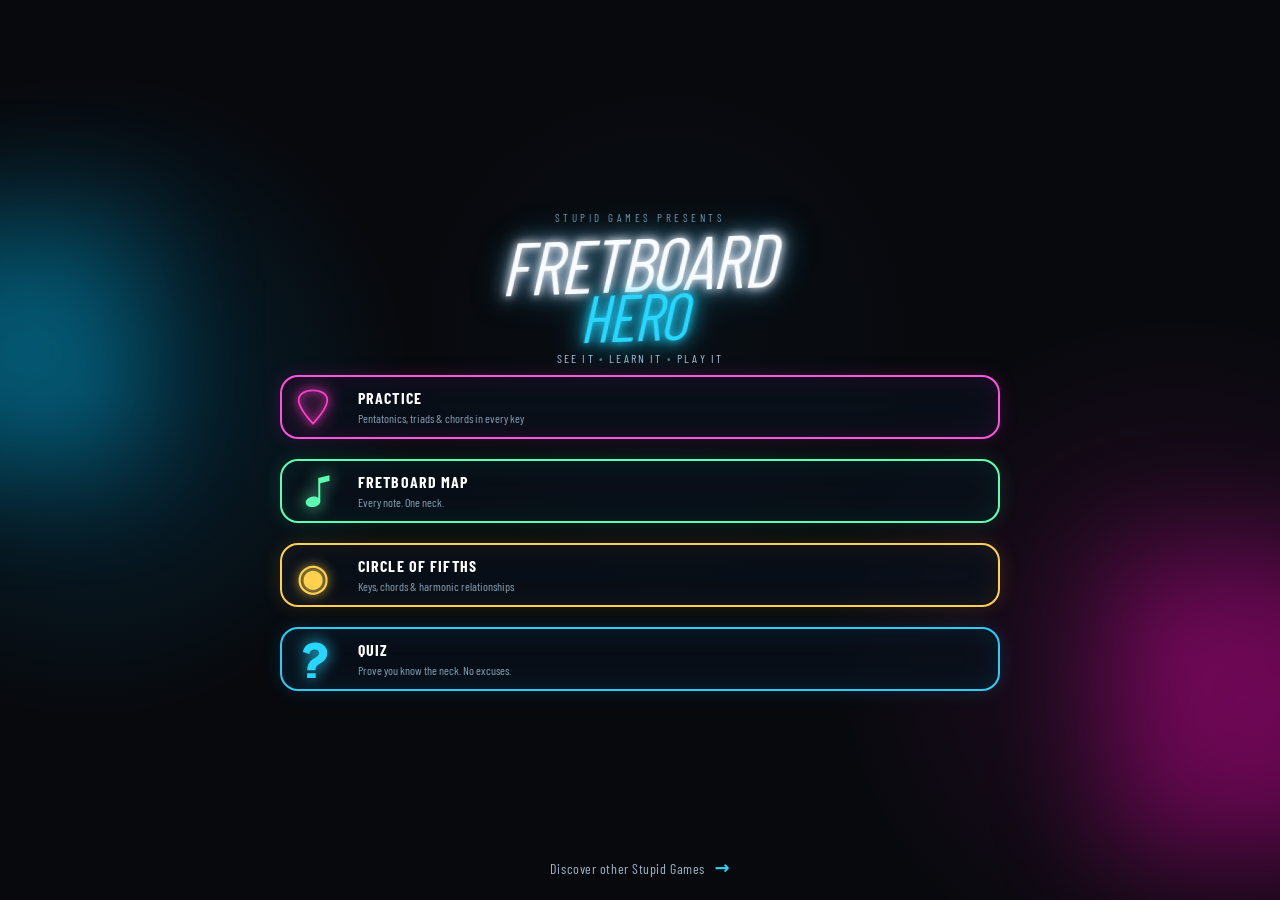
==== commit 35067bf2: "v10.5.4 circle structure fix" ====
--- a/guitar-fretboard-hero/index.html
+++ b/guitar-fretboard-hero/index.html
@@ -43,7 +43,7 @@
   <link rel="preconnect" href="https://fonts.googleapis.com">
   <link rel="preconnect" href="https://fonts.gstatic.com" crossorigin>
   <link href="https://fonts.googleapis.com/css2?family=Barlow+Condensed:wght@500;600;700;800;900&family=Permanent+Marker&display=swap" rel="stylesheet">
-  <link rel="stylesheet" href="./styles.css?v=10.5.3">
+  <link rel="stylesheet" href="./styles.css?v=10.5.4">
   <script id="productStructuredData" type="application/ld+json">{"@context":"https://schema.org","@type":["VideoGame","WebApplication"],"name":"Fretboard Hero","description":"Interactive fretboard trainer."}</script>
 </head>
 <body>
@@ -136,9 +136,11 @@
         <button id="circleMenuBtn" class="icon-btn mobile-menu-btn" aria-label="Open Circle of Fifths menu" aria-expanded="false"><span></span><span></span><span></span></button>
       </header>
       <div class="circle-content">
-        <div id="circleDrawer" class="circle-explorer" aria-hidden="false">
-          <div class="drawer-head"><strong>CIRCLE OF FIFTHS</strong><button id="circleMenuClose" class="icon-btn" aria-label="Close menu">×</button></div>
-          <section class="circle-wheel-panel" aria-label="Interactive circle of fifths"><svg id="circleWheel" class="circle-wheel-svg" role="img" aria-label="Interactive Circle of Fifths"></svg></section>
+        <div class="circle-main">
+          <aside id="circleDrawer" class="circle-selector" aria-hidden="false">
+            <div class="drawer-head"><strong>SELECT KEY</strong><button id="circleMenuClose" class="icon-btn" aria-label="Close key selector">×</button></div>
+            <section class="circle-wheel-panel" aria-label="Interactive circle of fifths"><svg id="circleWheel" class="circle-wheel-svg" role="img" aria-label="Interactive Circle of Fifths"></svg></section>
+          </aside>
           <section class="circle-info-panel" aria-live="polite">
             <div class="circle-key-title"><span>SELECTED KEY</span><strong id="circleKeyTitle">C MAJOR</strong><small id="circleRelative">Relative minor • Am</small></div>
             <div class="circle-info-card"><div class="circle-info-label"><span>KEY SIGNATURE</span><button type="button" class="circle-help-btn" data-circle-help="signature" aria-label="What is a key signature?" aria-expanded="false">?</button></div><strong id="circleSignature">No sharps or flats</strong><div class="circle-help-popover" data-circle-help-popover="signature" role="tooltip" hidden>The sharps or flats that belong to this key. They tell you which notes are altered throughout the scale.</div></div>
@@ -209,7 +211,7 @@
     </div>
   </div>
 
-  <script src="./bootstrap.js?v=10.5.3" defer></script>
+  <script src="./bootstrap.js?v=10.5.4" defer></script>
   <script>if('serviceWorker' in navigator){window.addEventListener('load',()=>navigator.serviceWorker.register('./sw.js').catch(()=>{}));}</script>
 
 </body>
--- a/guitar-fretboard-hero/styles.css
+++ b/guitar-fretboard-hero/styles.css
@@ -3542,7 +3542,7 @@
    Adaptive controls contract remains owned by the existing responsive rules.
    ========================================================================== */
 :root{--screen-nav-h:66px}
-.practice-screen>.topbar,.fretmap-screen>.topbar,.quiz-screen>.topbar{
+.practice-screen>.topbar,.fretmap-screen>.topbar,.quiz-screen>.topbar,.circle-screen>.topbar{
   display:grid!important;grid-template-columns:42px minmax(0,1fr) 42px!important;align-items:center!important;
   width:100%!important;min-height:var(--screen-nav-h)!important;height:var(--screen-nav-h)!important;
   padding:6px max(10px,env(safe-area-inset-right)) 6px max(10px,env(safe-area-inset-left))!important;gap:8px!important;
@@ -3561,19 +3561,15 @@
   .topbar>.section-heading>.screen-context{font-size:8px!important;letter-spacing:.11em!important}
 }
 
-/* V10.5.1 — Circle of Fifths responsive integration */
+/* V10.5.4 — Circle follows the shared screen/header contract.
+   Only the key selector becomes a drawer in compact layouts; theory remains page content. */
 .hero-btn.circle-btn{border-color:#ffd14f;box-shadow:0 0 20px #ffd14f22,inset 0 0 30px #ff9d3f14}
 .hero-btn.circle-btn .hero-icon{color:#ffd14f;text-shadow:0 0 12px #ffd14f}
 .circle-wheel{font-size:38px!important;line-height:1}
 .circle-screen{min-height:100dvh;overflow:auto;padding-bottom:max(22px,env(safe-area-inset-bottom))}
-/* Circle uses the exact shared V10.4.9 header contract. */
-.circle-screen>.topbar{display:grid!important;grid-template-columns:42px minmax(0,1fr) 42px!important;align-items:center!important;width:100%!important;min-height:var(--screen-nav-h)!important;height:var(--screen-nav-h)!important;padding:6px max(10px,env(safe-area-inset-right)) 6px max(10px,env(safe-area-inset-left))!important;gap:8px!important;border-bottom:1px solid rgba(64,115,148,.22)!important;background:linear-gradient(180deg,rgba(7,16,27,.96),rgba(3,9,16,.9))!important;box-sizing:border-box!important}
-.circle-screen>.topbar>.nav-back{grid-column:1!important;grid-row:1!important;position:static!important;inset:auto!important;transform:none!important;justify-self:start!important;align-self:center!important;display:grid!important;place-items:center!important;width:42px!important;height:42px!important;margin:0!important;padding:0!important;box-sizing:border-box!important;color:#fff!important}
-.circle-screen>.topbar>.section-heading{grid-column:2!important;grid-row:1!important}
-.circle-screen>.topbar>.mobile-menu-btn{grid-column:3!important;grid-row:1!important;justify-self:end!important}
 .circle-content{width:min(1280px,100%);margin:0 auto;padding:18px 22px 30px;display:grid;gap:22px;align-items:start}
-.circle-explorer{display:grid;grid-template-columns:minmax(360px,.9fr) minmax(420px,1.1fr);gap:22px;align-items:start;min-width:0}
-.circle-explorer>.drawer-head{display:none}
+.circle-main{display:grid;grid-template-columns:minmax(360px,.9fr) minmax(420px,1.1fr);gap:22px;align-items:start;min-width:0}
+.circle-selector>.drawer-head{display:none}
 .circle-wheel-panel,.circle-info-panel,.circle-fretboard-panel{border:1px solid #1b3446;background:linear-gradient(180deg,#08121bcc,#05090dcc);border-radius:20px;box-shadow:inset 0 0 38px #0c243322,0 12px 38px #0005}
 .circle-wheel-panel{padding:12px;display:grid;place-items:center;min-width:0}.circle-wheel-svg{width:min(100%,600px);height:auto;display:block;overflow:visible}
 .circle-key{cursor:pointer;outline:none}.circle-key circle,.circle-key text{transition:.18s}.circle-key:hover circle,.circle-key:focus circle{stroke:#27d7ff;filter:url(#circleGlow)}
@@ -3583,23 +3579,29 @@
 .circle-chord-grid{display:grid;grid-template-columns:repeat(7,minmax(0,1fr));gap:7px}.degree-chord{padding:9px 4px;text-align:center;border-radius:10px;background:#0b1720;border:1px solid #203d50}.degree-chord small{display:block;color:#7894a7;font-weight:800}.degree-chord strong{display:block;color:#f8fbff;margin-top:3px;font-size:15px}
 .circle-progressions{display:grid;gap:7px}.circle-progressions>div{display:flex;align-items:center;gap:7px}.circle-progressions .degree-chord{min-width:52px;padding:7px 8px}.circle-progressions b{color:#ff3ec9;font-size:18px;text-shadow:0 0 9px #ff3ec955}
 .circle-fretboard-panel{padding:16px 18px 20px;min-width:0}.circle-fretboard-heading{display:flex;justify-content:space-between;align-items:baseline;gap:14px;margin-bottom:10px}.circle-fretboard-heading strong{color:#f8fbff;letter-spacing:.05em}.circle-fretboard-heading small{color:#718fa4}.circle-board{height:min(42vh,390px);min-height:260px}.circle-board svg{width:100%;height:100%;display:block}
-/* Compact mode: the theory explorer becomes the right-hand contextual drawer. */
+
+/* Compact: keep all theory in normal document flow. Only key selection moves to the right drawer. */
 @media (max-width:900px){
   .circle-screen>.topbar>.mobile-menu-btn{display:inline-flex!important}
   .circle-content{padding:14px 16px 28px;display:block}
-  .circle-explorer{position:fixed;z-index:80;top:0;right:0;width:min(92vw,520px);height:100dvh;overflow-y:auto;display:flex;flex-direction:column;gap:12px;padding:16px 16px max(20px,env(safe-area-inset-bottom));background:linear-gradient(180deg,#07111c 0%,#03070c 100%);border-left:1px solid #24465c;box-shadow:-18px 0 50px #000a;transform:translateX(104%);transition:transform .22s ease;box-sizing:border-box}
-  .circle-explorer.open{transform:translateX(0)}
-  .circle-explorer>.drawer-head{display:flex;align-items:center;justify-content:space-between;flex:0 0 auto;padding-top:max(0px,env(safe-area-inset-top))}
-  .circle-explorer>.drawer-head strong{font-family:"Permanent Marker",cursive;color:#f8fbff;font-size:22px}
-  .circle-explorer>.drawer-head .icon-btn{display:grid;place-items:center;width:42px;height:42px;color:#fff}
-  .circle-wheel-panel,.circle-info-panel{width:100%;box-sizing:border-box;flex:0 0 auto}
-  .circle-wheel-panel{padding:6px}.circle-wheel-svg{width:min(100%,430px);margin:auto}
-  .circle-info-panel{padding:14px;grid-template-columns:1fr;gap:9px}.circle-info-card,.circle-scale-card,.circle-chords-card,.circle-progressions-card,.circle-key-title{grid-column:1}
+  .circle-main{display:block}
+  .circle-info-panel{width:100%;box-sizing:border-box;padding:14px;grid-template-columns:1fr;gap:9px}
+  .circle-info-card,.circle-scale-card,.circle-chords-card,.circle-progressions-card,.circle-key-title{grid-column:1}
   .circle-chord-grid{grid-template-columns:repeat(4,1fr)}
-  .circle-fretboard-panel{width:100%;box-sizing:border-box}
+  .circle-selector{position:fixed;z-index:80;top:0;right:0;width:min(92vw,520px);height:100dvh;overflow-y:auto;padding:16px 16px max(20px,env(safe-area-inset-bottom));background:linear-gradient(180deg,#07111c 0%,#03070c 100%);border-left:1px solid #24465c;box-shadow:-18px 0 50px #000a;transform:translateX(104%);transition:transform .22s ease;box-sizing:border-box}
+  .circle-selector.open{transform:translateX(0)}
+  .circle-selector>.drawer-head{display:flex;align-items:center;justify-content:space-between;padding-top:max(0px,env(safe-area-inset-top));margin-bottom:12px}
+  .circle-selector>.drawer-head strong{font-family:"Permanent Marker",cursive;color:#f8fbff;font-size:22px}
+  .circle-selector>.drawer-head .icon-btn{display:grid;place-items:center;width:42px;height:42px;color:#fff}
+  .circle-selector .circle-wheel-panel{width:100%;box-sizing:border-box;padding:6px}
+  .circle-selector .circle-wheel-svg{width:min(100%,430px);margin:auto}
+  .circle-fretboard-panel{width:100%;box-sizing:border-box;margin-top:16px}
   .circle-board{height:calc(100dvh - var(--screen-nav-h) - 100px);min-height:500px}
 }
-@media (min-width:901px){.circle-screen>.topbar>.mobile-menu-btn{display:none!important}.circle-explorer{transform:none!important}}
+@media (min-width:901px){
+  .circle-screen>.topbar>.mobile-menu-btn{display:none!important}
+  .circle-selector{transform:none!important}
+}
 @media (max-width:600px){.circle-content{padding:10px 10px 24px}.circle-wheel-panel,.circle-info-panel,.circle-fretboard-panel{border-radius:14px}.circle-key-title>strong{font-size:30px}.circle-fretboard-heading{display:block}.circle-fretboard-heading small{display:block;margin-top:4px}.circle-board{height:calc(100dvh - var(--screen-nav-h) - 84px);min-height:480px}.circle-progressions>div{gap:4px}.circle-progressions span{padding:5px 7px}}
 
 /* V10.5.2 — contextual learning help for Circle of Fifths */
@@ -3612,3 +3614,6 @@
 .circle-help-popover[hidden]{display:none!important}
 .circle-help-popover strong{display:block;margin-top:7px;color:#27d7ff;font-size:13px}
 @media (max-width:900px){.circle-help-popover{position:relative;top:auto;left:auto;right:auto;margin-top:10px}}
+
+/* V10.5.4 structural guard: every feature screen stacks header then content. */
+.circle-screen{flex-direction:column!important}
